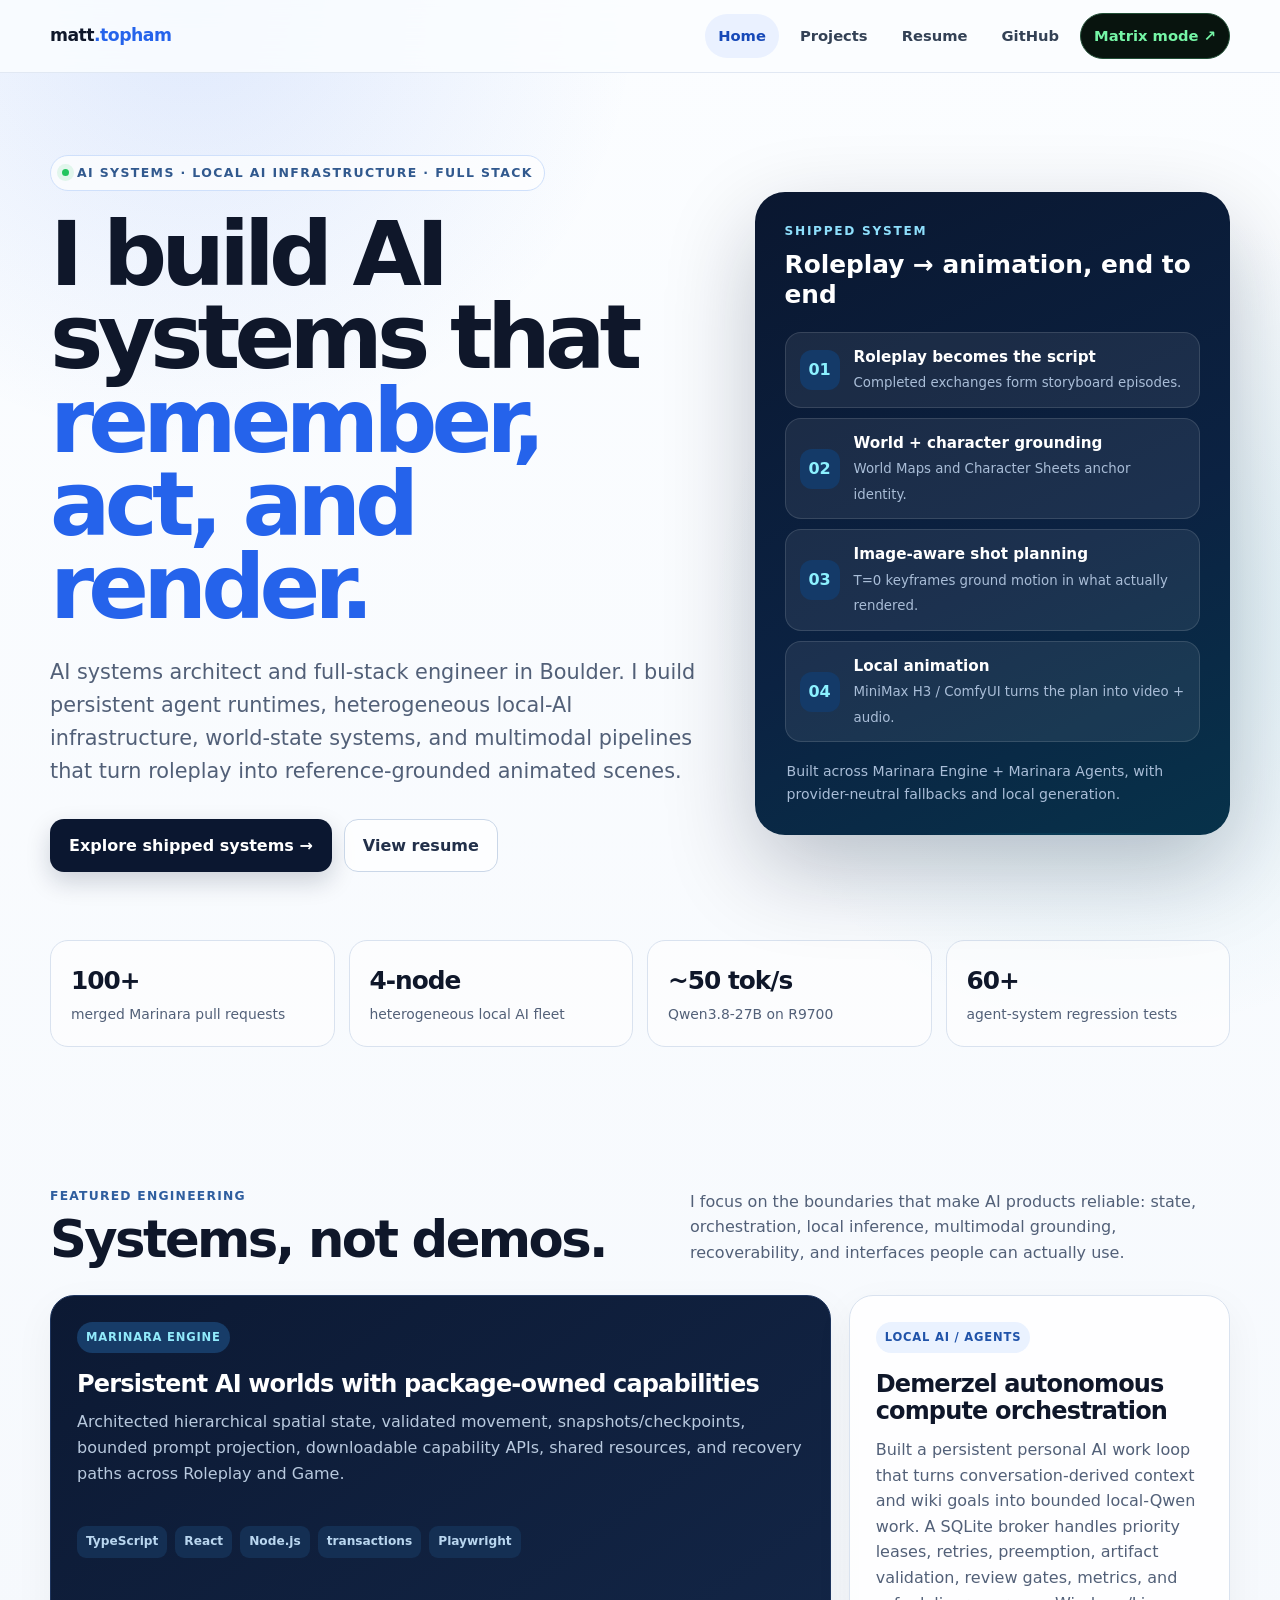
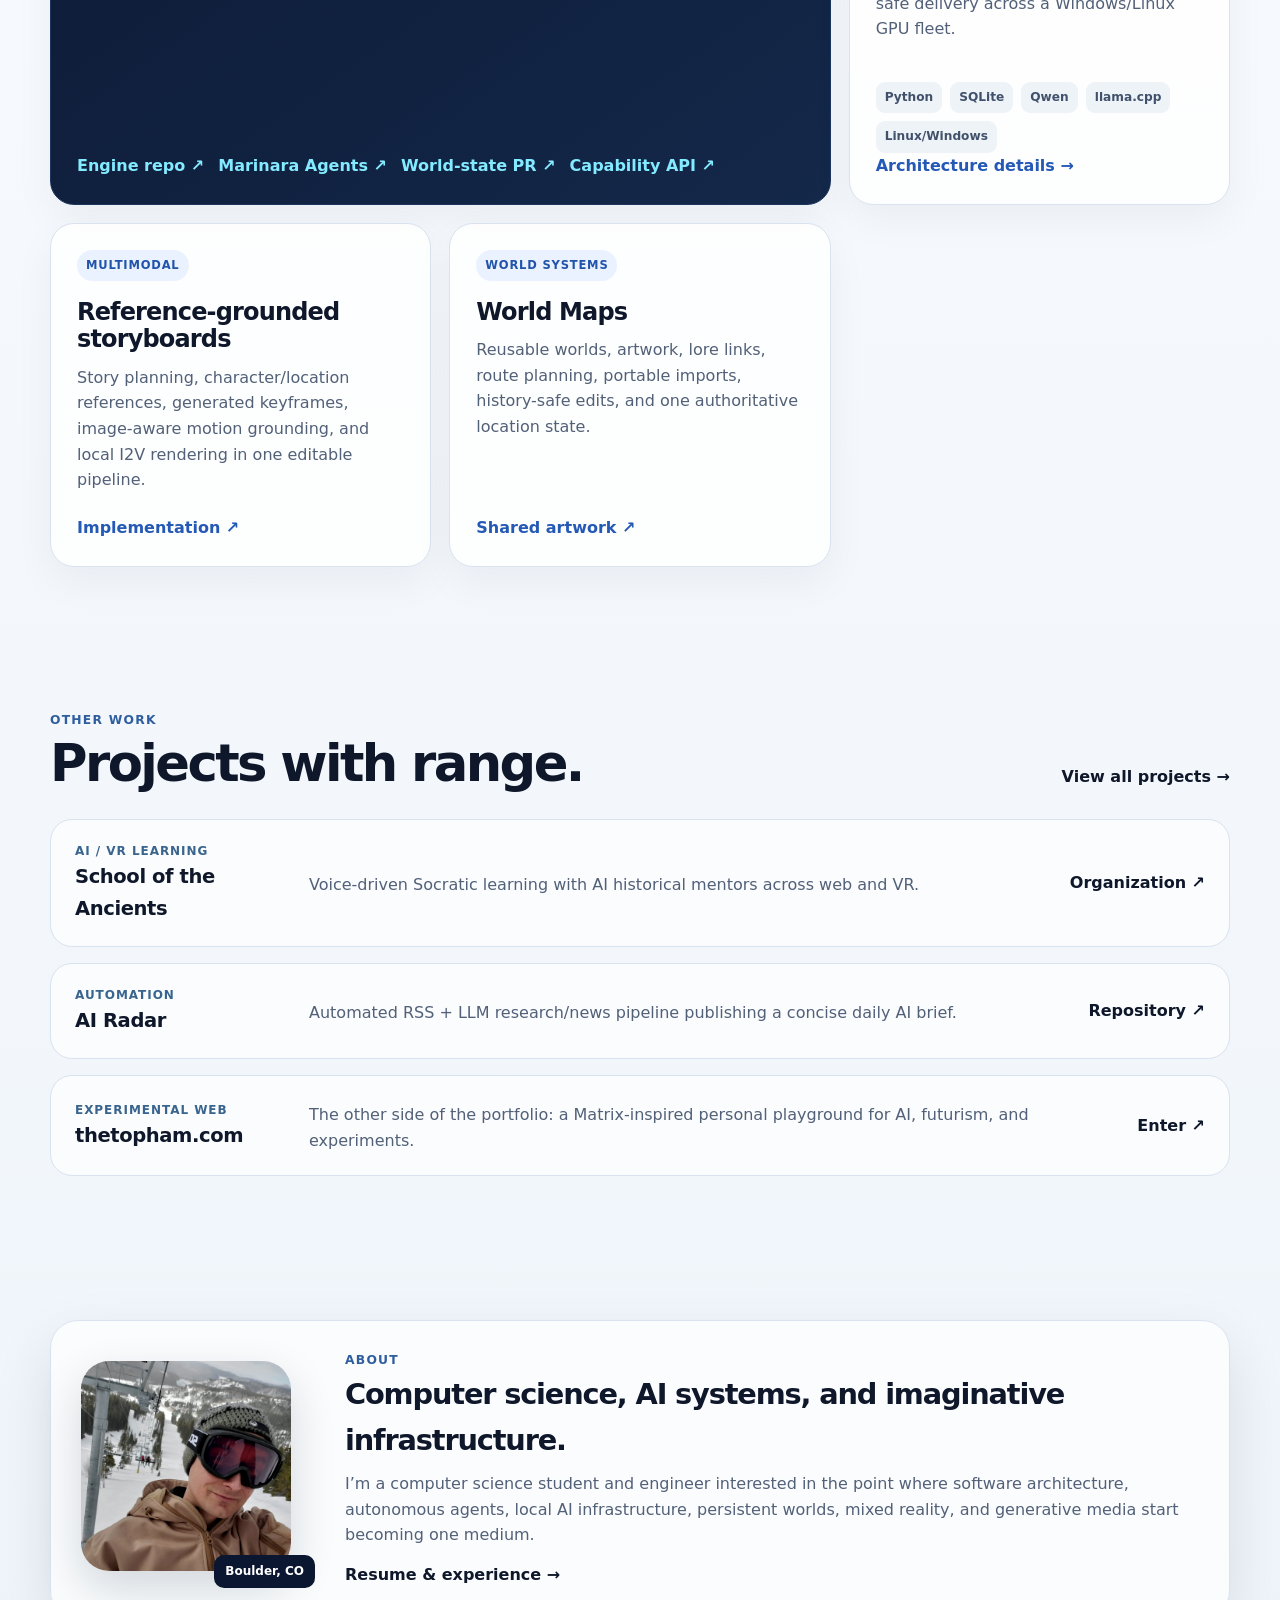
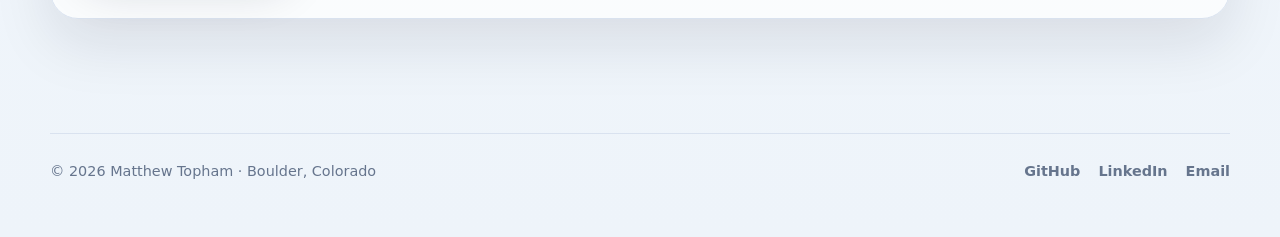
==== index.html @ 594c60e7 "Refresh portfolio with Demerzel local AI systems" ====
<!doctype html>
<html lang="en">
<head>
  <meta charset="utf-8">
  <meta name="viewport" content="width=device-width,initial-scale=1">
  <title>Matthew Topham · AI Systems Architect & Full-Stack Engineer</title>
  <meta name="description" content="Matthew Topham builds AI systems, local inference infrastructure, persistent world systems, and reference-grounded multimodal pipelines.">
  <link rel="stylesheet" href="/resources/css/style.css">
</head>
<body class="portfolio-site">
<header class="site-header"><div class="site-shell site-nav"><a class="brand" href="/">matt<span>.topham</span></a><nav class="nav-links" aria-label="Primary"><a aria-current="page" href="/">Home</a><a href="/views/projects.html">Projects</a><a href="/views/resume.html">Resume</a><a href="https://github.com/thetopham">GitHub</a><a class="matrix-link" href="https://thetopham.com/">Matrix mode ↗</a></nav></div></header>
<main>
<section class="hero"><div class="site-shell hero-grid"><div><span class="eyebrow">AI systems · local AI infrastructure · full stack</span><h1>I build AI systems that <em>remember, act, and render.</em></h1><p class="hero-copy">AI systems architect and full-stack engineer in Boulder. I build persistent agent runtimes, heterogeneous local-AI infrastructure, world-state systems, and multimodal pipelines that turn roleplay into reference-grounded animated scenes.</p><div class="cta-row"><a class="btn btn-primary" href="/views/projects.html">Explore shipped systems →</a><a class="btn btn-secondary" href="/views/resume.html">View resume</a></div></div><aside class="pipeline-card"><div class="pipeline-label">Shipped system</div><h2>Roleplay → animation, end to end</h2><div class="pipe"><div class="pipe-step"><span class="pipe-num">01</span><div><strong>Roleplay becomes the script</strong><small>Completed exchanges form storyboard episodes.</small></div></div><div class="pipe-step"><span class="pipe-num">02</span><div><strong>World + character grounding</strong><small>World Maps and Character Sheets anchor identity.</small></div></div><div class="pipe-step"><span class="pipe-num">03</span><div><strong>Image-aware shot planning</strong><small>T=0 keyframes ground motion in what actually rendered.</small></div></div><div class="pipe-step"><span class="pipe-num">04</span><div><strong>Local animation</strong><small>MiniMax H3 / ComfyUI turns the plan into video + audio.</small></div></div></div><p class="pipeline-note">Built across Marinara Engine + Marinara Agents, with provider-neutral fallbacks and local generation.</p></aside></div></section>
<section class="metrics"><div class="site-shell metric-grid"><div class="metric"><b>100+</b><span>merged Marinara pull requests</span></div><div class="metric"><b>4-node</b><span>heterogeneous local AI fleet</span></div><div class="metric"><b>~50 tok/s</b><span>Qwen3.8-27B on R9700</span></div><div class="metric"><b>60+</b><span>agent-system regression tests</span></div></div></section>
<section class="section"><div class="site-shell"><div class="section-head"><div><div class="section-kicker">Featured engineering</div><h2>Systems, not demos.</h2></div><p>I focus on the boundaries that make AI products reliable: state, orchestration, local inference, multimodal grounding, recoverability, and interfaces people can actually use.</p></div><div class="system-grid"><article class="system-card featured"><span class="card-tag">Marinara Engine</span><h3>Persistent AI worlds with package-owned capabilities</h3><p>Architected hierarchical spatial state, validated movement, snapshots/checkpoints, bounded prompt projection, downloadable capability APIs, shared resources, and recovery paths across Roleplay and Game.</p><div class="stack-strip"><span class="chip">TypeScript</span><span class="chip">React</span><span class="chip">Node.js</span><span class="chip">transactions</span><span class="chip">Playwright</span></div><div class="card-links"><a href="https://github.com/Pasta-Devs/Marinara-Engine">Engine repo ↗</a><a href="https://github.com/Pasta-Devs/Marinara-Agents">Marinara Agents ↗</a><a href="https://github.com/Pasta-Devs/Marinara-Engine/pull/3565">World-state PR ↗</a><a href="https://github.com/Pasta-Devs/Marinara-Engine/pull/3693">Capability API ↗</a></div></article><article class="system-card"><span class="card-tag">Local AI / agents</span><h3>Demerzel autonomous compute orchestration</h3><p>Built a persistent personal AI work loop that turns conversation-derived context and wiki goals into bounded local-Qwen work. A SQLite broker handles priority leases, retries, preemption, artifact validation, review gates, metrics, and safe delivery across a Windows/Linux GPU fleet.</p><div class="stack-strip"><span class="chip">Python</span><span class="chip">SQLite</span><span class="chip">Qwen</span><span class="chip">llama.cpp</span><span class="chip">Linux/Windows</span></div><div class="card-links"><a href="/views/projects.html">Architecture details →</a></div></article><article class="system-card"><span class="card-tag">Multimodal</span><h3>Reference-grounded storyboards</h3><p>Story planning, character/location references, generated keyframes, image-aware motion grounding, and local I2V rendering in one editable pipeline.</p><div class="card-links"><a href="https://github.com/Pasta-Devs/Marinara-Engine/pull/4840">Implementation ↗</a></div></article><article class="system-card"><span class="card-tag">World systems</span><h3>World Maps</h3><p>Reusable worlds, artwork, lore links, route planning, portable imports, history-safe edits, and one authoritative location state.</p><div class="card-links"><a href="https://github.com/Pasta-Devs/Marinara-Engine/pull/4279">Shared artwork ↗</a></div></article></div></div></section>
<section class="section"><div class="site-shell"><div class="section-head"><div><div class="section-kicker">Other work</div><h2>Projects with range.</h2></div><a class="text-link" href="/views/projects.html">View all projects →</a></div><div class="projects-list"><article class="project-row"><div><div class="project-type">AI / VR learning</div><h3>School of the Ancients</h3></div><p>Voice-driven Socratic learning with AI historical mentors across web and VR.</p><a class="project-link" href="https://github.com/School-of-the-Ancients">Organization ↗</a></article><article class="project-row"><div><div class="project-type">Automation</div><h3>AI Radar</h3></div><p>Automated RSS + LLM research/news pipeline publishing a concise daily AI brief.</p><a class="project-link" href="https://github.com/thetopham/ai-radar">Repository ↗</a></article><article class="project-row"><div><div class="project-type">Experimental web</div><h3>thetopham.com</h3></div><p>The other side of the portfolio: a Matrix-inspired personal playground for AI, futurism, and experiments.</p><a class="project-link" href="https://thetopham.com/">Enter ↗</a></article></div></div></section>
<section class="section"><div class="site-shell"><div class="about-panel"><div class="portrait-wrap"><img class="portrait" src="/resources/img/img1.jpg" alt="Matthew Topham"></div><div><div class="section-kicker">About</div><h3>Computer science, AI systems, and imaginative infrastructure.</h3><p>I’m a computer science student and engineer interested in the point where software architecture, autonomous agents, local AI infrastructure, persistent worlds, mixed reality, and generative media start becoming one medium.</p><a class="text-link" href="/views/resume.html">Resume & experience →</a></div></div></div></section>
</main>
<footer class="footer"><div class="site-shell footer-inner"><span>© 2026 Matthew Topham · Boulder, Colorado</span><div class="footer-links"><a href="https://github.com/thetopham">GitHub</a><a href="https://www.linkedin.com/in/mrtopham">LinkedIn</a><a href="mailto:thetopham@gmail.com">Email</a></div></div></footer>
</body></html>
---- resources/css/style.css ----
:root {
  --ink: #0f172a;
  --muted: #526078;
  --line: #d9e2ef;
  --paper: #f7f9fc;
  --card: rgba(255,255,255,.86);
  --navy: #0b1730;
  --blue: #2563eb;
  --cyan: #0891b2;
  --lime: #67e8f9;
  --shadow: 0 24px 60px rgba(15, 23, 42, .10);
}
*{box-sizing:border-box}
.portfolio-site{margin:0;min-height:100vh;color:var(--ink);background:
 radial-gradient(circle at 15% 0%, rgba(37,99,235,.13), transparent 28rem),
 radial-gradient(circle at 88% 18%, rgba(8,145,178,.12), transparent 26rem),
 linear-gradient(180deg,#fbfdff 0%,#f6f9fd 48%,#eef4fa 100%);font-family:Inter,ui-sans-serif,system-ui,-apple-system,BlinkMacSystemFont,"Segoe UI",sans-serif;line-height:1.6}
.portfolio-site a{color:inherit}.site-shell{width:min(1180px,calc(100% - 36px));margin:auto}.site-header{position:sticky;top:0;z-index:20;border-bottom:1px solid rgba(217,226,239,.75);background:rgba(251,253,255,.84);backdrop-filter:blur(16px)}
.site-nav{min-height:72px;display:flex;align-items:center;justify-content:space-between;gap:22px}.brand{text-decoration:none;font-weight:850;letter-spacing:-.03em;font-size:1.08rem}.brand span{color:var(--blue)}
.nav-links{display:flex;align-items:center;gap:8px;flex-wrap:wrap}.nav-links a{text-decoration:none;padding:10px 13px;border-radius:999px;color:#334155;font-weight:700;font-size:.92rem}.nav-links a:hover,.nav-links a[aria-current="page"]{background:#eaf1ff;color:#1749b8}.nav-links .matrix-link{background:#08140e;color:#75f6a6;border:1px solid #214f36}.nav-links .matrix-link:hover{background:#0b1d13;color:#9cffbd}
.hero{padding:82px 0 50px}.hero-grid{display:grid;grid-template-columns:minmax(0,1.16fr) minmax(340px,.84fr);gap:48px;align-items:center}.eyebrow{display:inline-flex;align-items:center;gap:8px;border:1px solid #cfe0fb;background:rgba(255,255,255,.7);padding:7px 11px;border-radius:999px;color:#31598e;font-weight:800;font-size:.78rem;letter-spacing:.11em;text-transform:uppercase}.eyebrow::before{content:"";width:7px;height:7px;background:#22c55e;border-radius:50%;box-shadow:0 0 0 5px rgba(34,197,94,.11)}
.hero h1{font-size:clamp(3rem,7vw,6.6rem);line-height:.93;letter-spacing:-.065em;margin:22px 0 26px;max-width:880px}.hero h1 em{font-style:normal;color:var(--blue)}.hero-copy{font-size:clamp(1.08rem,2vw,1.3rem);color:var(--muted);max-width:760px}.cta-row{display:flex;flex-wrap:wrap;gap:12px;margin-top:30px}.btn{display:inline-flex;align-items:center;justify-content:center;gap:9px;text-decoration:none;border-radius:14px;padding:13px 18px;font-weight:800;border:1px solid transparent}.portfolio-site .btn-primary{background:var(--navy);color:white;box-shadow:0 10px 24px rgba(11,23,48,.18)}.portfolio-site .btn-primary:hover{transform:translateY(-1px);background:#15284d}.portfolio-site .btn-secondary{border-color:#cad7e8;background:rgba(255,255,255,.76);color:#22304a}.portfolio-site .btn-secondary:hover{border-color:#a9bdd9;background:white}
.pipeline-card{position:relative;background:linear-gradient(155deg,#0a1730,#0b2242 58%,#07324a);color:white;padding:30px;border-radius:30px;box-shadow:0 34px 90px rgba(5,18,40,.24);overflow:hidden}.pipeline-card::after{content:"";position:absolute;inset:auto -18% -40% 12%;height:260px;background:radial-gradient(circle,rgba(34,211,238,.23),transparent 67%)}.pipeline-label{font-size:.76rem;text-transform:uppercase;letter-spacing:.14em;color:#8edffc;font-weight:850}.pipeline-card h2{font-size:1.55rem;line-height:1.2;margin:9px 0 22px}.pipe{position:relative;z-index:2;display:grid;gap:10px}.pipe-step{display:grid;grid-template-columns:42px 1fr;gap:12px;align-items:center;background:rgba(255,255,255,.07);border:1px solid rgba(255,255,255,.12);border-radius:16px;padding:12px 14px}.pipe-step strong{display:block;font-size:.95rem}.pipe-step small{color:#a9bdd7}.pipe-num{width:40px;height:40px;border-radius:12px;display:grid;place-items:center;background:#143a68;color:#8cf1ff;font-weight:900}.pipeline-note{position:relative;z-index:2;margin:18px 2px 0;color:#a9bdd7;font-size:.88rem}
.metrics{padding:18px 0 68px}.metric-grid{display:grid;grid-template-columns:repeat(4,1fr);gap:14px}.metric{padding:20px;border:1px solid var(--line);border-radius:18px;background:rgba(255,255,255,.58)}.metric b{font-size:1.55rem;display:block;letter-spacing:-.04em}.metric span{font-size:.87rem;color:var(--muted)}
.section{padding:72px 0}.section-head{display:flex;justify-content:space-between;align-items:end;gap:24px;margin-bottom:30px}.section-kicker{color:#2f5e9f;font-weight:850;letter-spacing:.1em;text-transform:uppercase;font-size:.77rem}.section h2{font-size:clamp(2rem,4vw,3.5rem);line-height:1;letter-spacing:-.05em;margin:7px 0 0}.section-head p{max-width:540px;color:var(--muted);margin:0}.system-grid{display:grid;grid-template-columns:repeat(3,1fr);gap:18px}.system-card{min-height:300px;padding:26px;border-radius:24px;border:1px solid var(--line);background:var(--card);box-shadow:0 14px 40px rgba(15,23,42,.05);display:flex;flex-direction:column}.system-card.featured{grid-column:span 2;background:linear-gradient(145deg,#0c1933,#14284a);color:white;border-color:#1e355e}.card-tag{display:inline-flex;align-self:flex-start;padding:6px 9px;border-radius:999px;background:#eaf2ff;color:#2053a9;font-weight:850;font-size:.72rem;text-transform:uppercase;letter-spacing:.07em}.featured .card-tag{background:#173c68;color:#91eafb}.system-card h3{font-size:1.5rem;line-height:1.15;letter-spacing:-.035em;margin:18px 0 11px}.system-card p{color:var(--muted);margin:0 0 22px}.featured p{color:#b8c9de}.card-links{margin-top:auto;display:flex;gap:14px;flex-wrap:wrap}.card-links a{font-weight:800;color:#2459b6;text-decoration:none}.featured .card-links a{color:#83eaff}.card-links a:hover{text-decoration:underline}
.stack-strip{display:flex;gap:8px;flex-wrap:wrap;margin-top:18px}.chip{padding:6px 9px;border-radius:9px;background:#eef3f8;color:#41516b;font-weight:700;font-size:.76rem}.featured .chip{background:#142f53;color:#b9d6ef}
.projects-list{display:grid;gap:16px}.project-row{display:grid;grid-template-columns:210px 1fr auto;gap:24px;align-items:center;border:1px solid var(--line);background:rgba(255,255,255,.67);border-radius:22px;padding:22px 24px}.project-row h3{margin:0;font-size:1.22rem;letter-spacing:-.02em}.project-row p{margin:4px 0 0;color:var(--muted)}.project-type{color:#39648e;font-weight:850;font-size:.75rem;text-transform:uppercase;letter-spacing:.08em}.project-link{text-decoration:none;font-weight:850;color:#2053a9;white-space:nowrap}.project-link:hover{text-decoration:underline}
.about-panel{display:grid;grid-template-columns:230px 1fr;gap:34px;align-items:center;padding:30px;border:1px solid var(--line);background:rgba(255,255,255,.72);border-radius:28px;box-shadow:var(--shadow)}.portrait-wrap{position:relative}.portrait{width:210px;height:210px;border-radius:28px;object-fit:cover;filter:saturate(.9) contrast(1.03);box-shadow:0 18px 45px rgba(15,23,42,.16)}.portrait-wrap::after{content:"Boulder, CO";position:absolute;bottom:-10px;right:-4px;background:var(--navy);color:#fff;padding:7px 11px;border-radius:10px;font-size:.75rem;font-weight:850}.about-panel h3{font-size:1.8rem;margin:0 0 8px;letter-spacing:-.04em}.about-panel p{color:var(--muted);margin:0 0 14px}.text-link{font-weight:800;text-decoration:none;color:#2459b6}.text-link:hover{text-decoration:underline}
.page-hero{padding:70px 0 34px}.page-hero h1{font-size:clamp(3rem,7vw,5.5rem);letter-spacing:-.065em;line-height:.95;margin:10px 0 20px}.page-hero p{max-width:760px;color:var(--muted);font-size:1.15rem}.detail-grid{display:grid;grid-template-columns:repeat(2,1fr);gap:18px}.detail-card{padding:26px;border:1px solid var(--line);border-radius:24px;background:rgba(255,255,255,.75)}.detail-card h2{font-size:1.55rem;margin:8px 0 10px;letter-spacing:-.04em}.detail-card p{color:var(--muted)}.proof-list{padding-left:18px;color:#43516a}.proof-list li{margin:8px 0}.detail-card .card-links{margin-top:20px}.hobby-grid{display:grid;grid-template-columns:repeat(3,1fr);gap:18px}.hobby-card{padding:26px;border-radius:24px;border:1px solid var(--line);background:rgba(255,255,255,.7)}.hobby-icon{font-size:2rem}.hobby-card h2{margin:14px 0 8px}.hobby-card p{color:var(--muted)}
.footer{padding:42px 0 54px}.footer-inner{border-top:1px solid var(--line);padding-top:26px;display:flex;justify-content:space-between;gap:20px;color:#66758d;font-size:.9rem}.footer-links{display:flex;gap:18px}.footer-links a{text-decoration:none;font-weight:750}.footer-links a:hover{color:var(--blue)}
@media (max-width:900px){.hero-grid{grid-template-columns:1fr}.pipeline-card{max-width:650px}.metric-grid{grid-template-columns:repeat(2,1fr)}.system-grid{grid-template-columns:1fr}.system-card.featured{grid-column:auto}.detail-grid{grid-template-columns:1fr}.project-row{grid-template-columns:1fr}.project-link{justify-self:start}.hobby-grid{grid-template-columns:1fr}.about-panel{grid-template-columns:1fr}.portrait{width:180px;height:180px}}
@media (max-width:640px){.site-shell{width:min(100% - 24px,1180px)}.site-nav{min-height:auto;padding:10px 0;flex-wrap:wrap;gap:8px}.brand{width:100%}.nav-links{width:100%;display:flex;gap:6px;flex-wrap:wrap}.nav-links a{display:block;flex:1 1 auto;min-width:max-content;text-align:center;padding:8px 10px;font-size:.82rem}.hero{padding:54px 0 34px}.hero h1{font-size:clamp(3rem,16vw,4.5rem)}.metric-grid{grid-template-columns:1fr 1fr}.section{padding:54px 0}.section-head{align-items:start;flex-direction:column}.project-row{padding:20px}.footer-inner{flex-direction:column}.about-panel{padding:22px}.pipeline-card{padding:22px;border-radius:24px}}
@media (prefers-reduced-motion: reduce){*{scroll-behavior:auto!important;transition:none!important}}
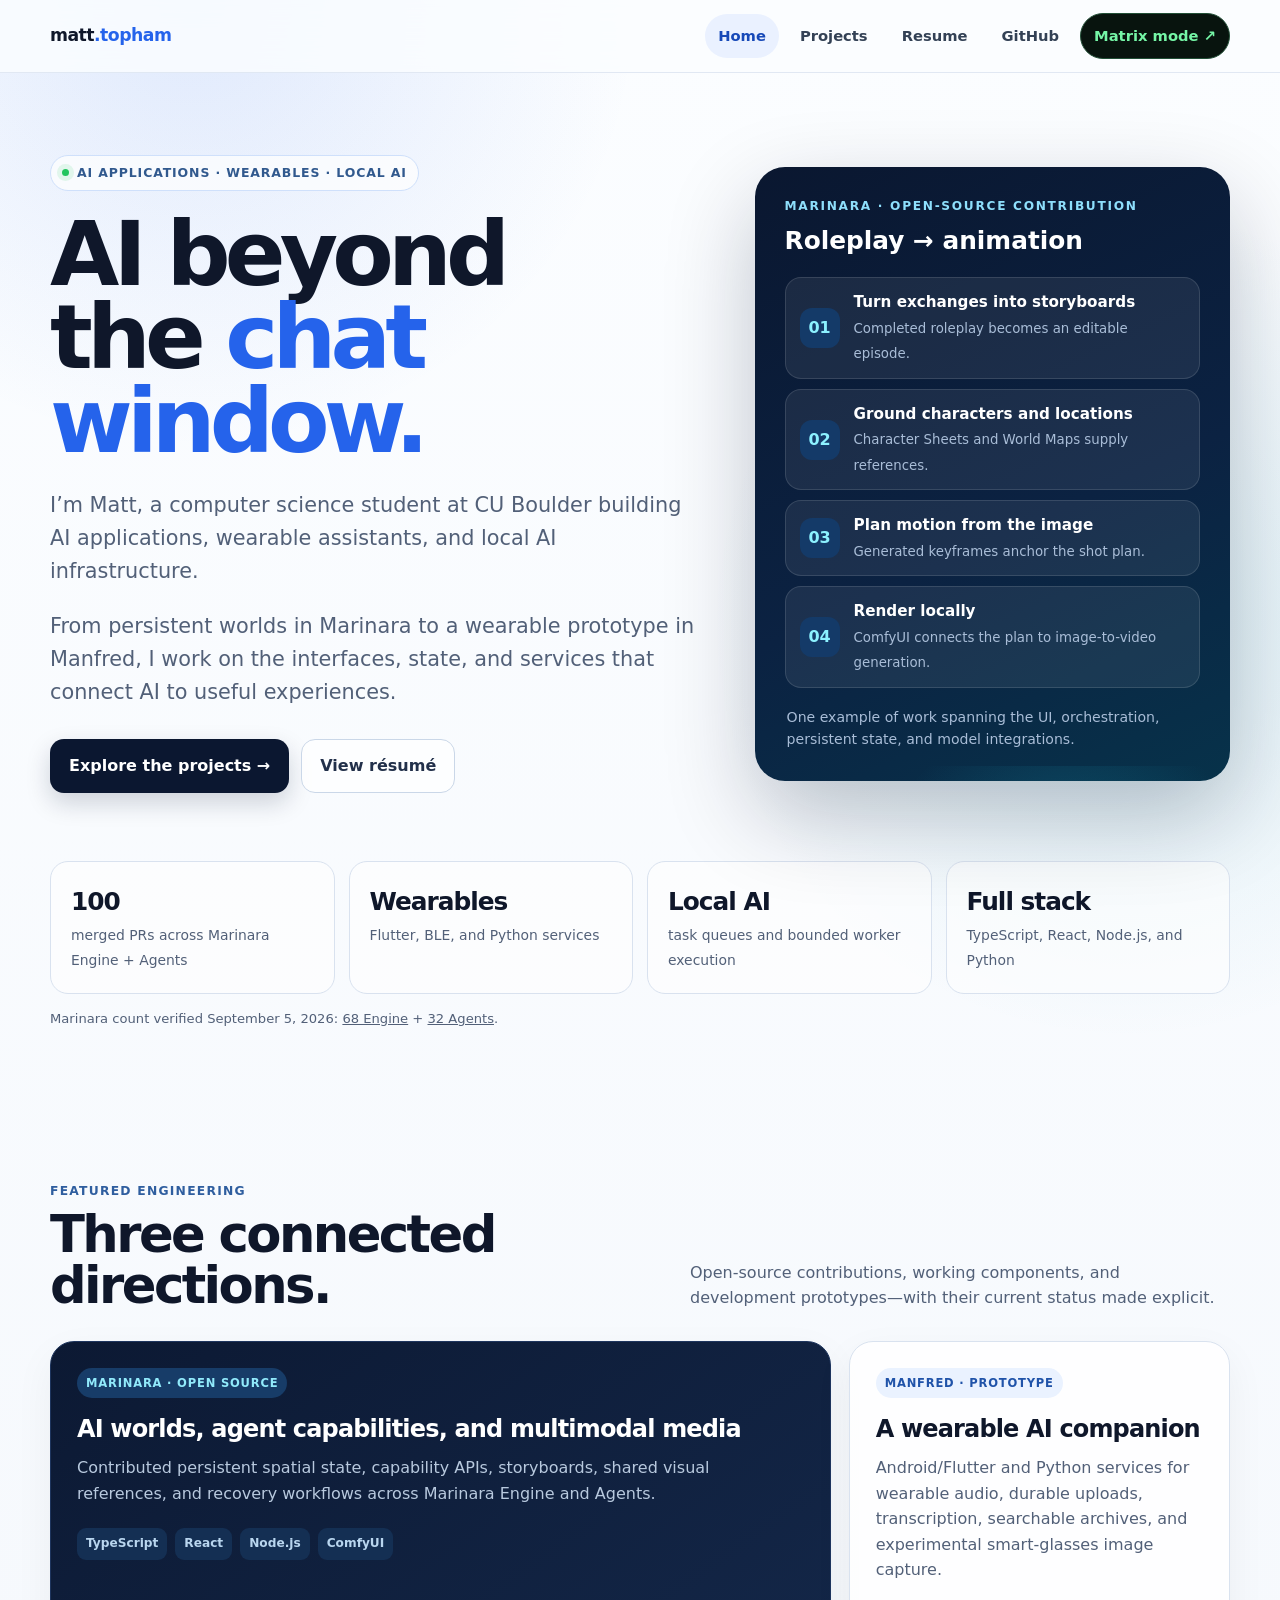
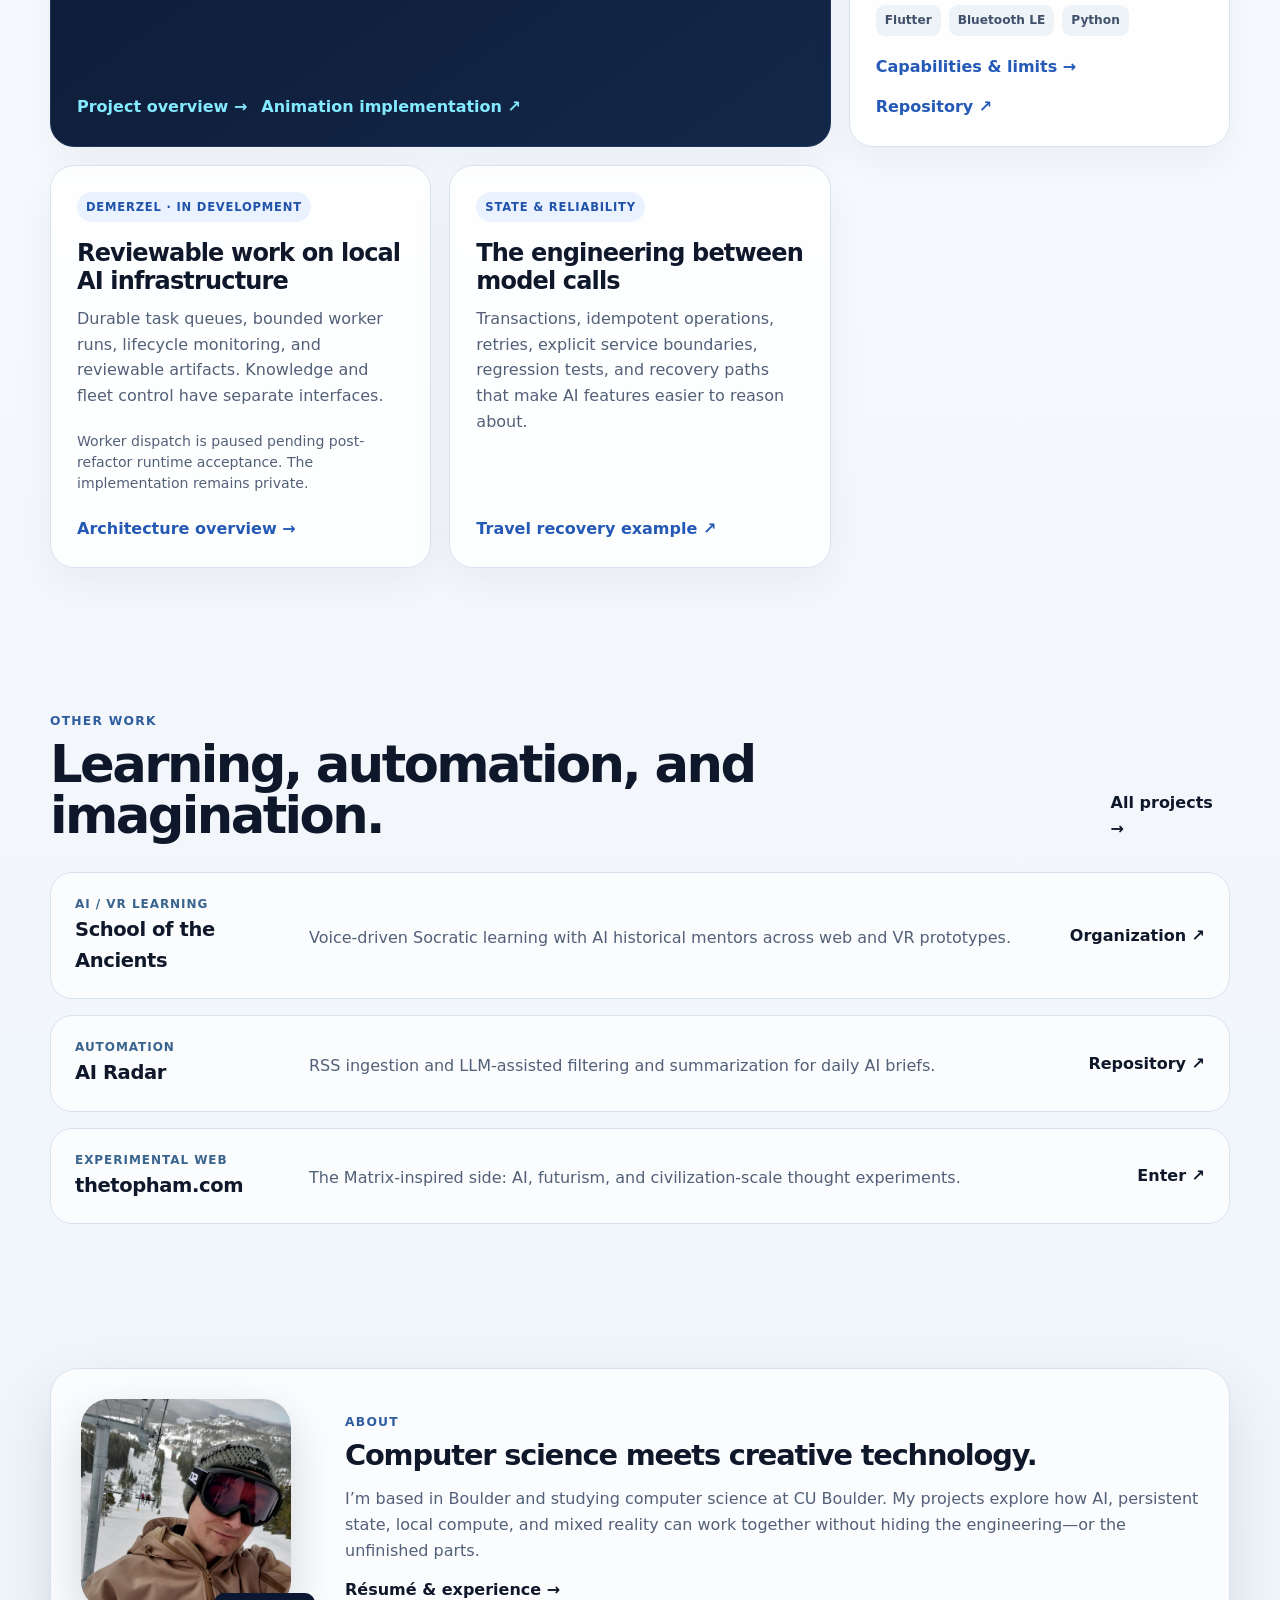
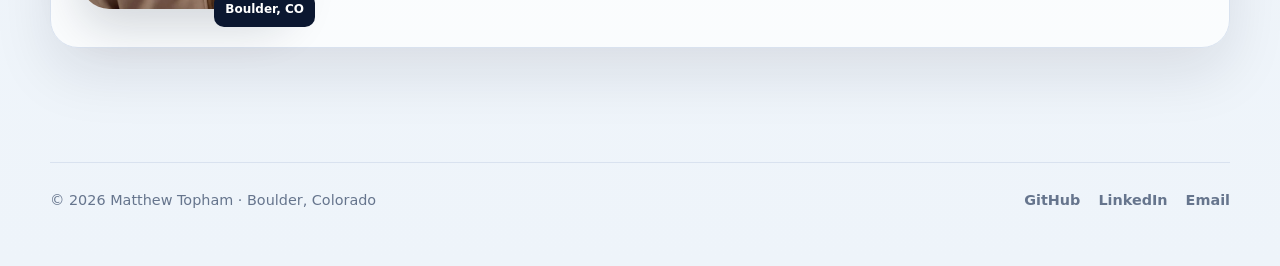
==== commit 8cd5b906: "Refresh portfolio and one-page résumé with Manfred, Demerzel, and verified Marinara work" ====
--- a/index.html
+++ b/index.html
@@ -3,18 +3,35 @@
 <head>
   <meta charset="utf-8">
   <meta name="viewport" content="width=device-width,initial-scale=1">
-  <title>Matthew Topham · AI Systems Architect & Full-Stack Engineer</title>
-  <meta name="description" content="Matthew Topham builds AI systems, local inference infrastructure, persistent world systems, and reference-grounded multimodal pipelines.">
+  <title>Matthew Topham · AI Systems &amp; Full-Stack Developer</title>
+  <meta name="description" content="CU Boulder CS student building AI applications, wearable assistants, and local AI infrastructure. Explore Marinara, Manfred, and Demerzel.">
+  <link rel="canonical" href="https://thetopham.github.io/">
+  <meta property="og:title" content="Matthew Topham · AI Systems &amp; Full-Stack Developer">
+  <meta property="og:description" content="CU Boulder CS student building AI applications, wearable assistants, and local AI infrastructure. Explore Marinara, Manfred, and Demerzel.">
+  <meta property="og:type" content="website">
+  <meta property="og:url" content="https://thetopham.github.io/">
   <link rel="stylesheet" href="/resources/css/style.css">
+  <link rel="stylesheet" href="/resources/css/refresh.css">
+  
 </head>
 <body class="portfolio-site">
+<a class="skip-link" href="#main">Skip to content</a>
 <header class="site-header"><div class="site-shell site-nav"><a class="brand" href="/">matt<span>.topham</span></a><nav class="nav-links" aria-label="Primary"><a aria-current="page" href="/">Home</a><a href="/views/projects.html">Projects</a><a href="/views/resume.html">Resume</a><a href="https://github.com/thetopham">GitHub</a><a class="matrix-link" href="https://thetopham.com/">Matrix mode ↗</a></nav></div></header>
-<main>
-<section class="hero"><div class="site-shell hero-grid"><div><span class="eyebrow">AI systems · local AI infrastructure · full stack</span><h1>I build AI systems that <em>remember, act, and render.</em></h1><p class="hero-copy">AI systems architect and full-stack engineer in Boulder. I build persistent agent runtimes, heterogeneous local-AI infrastructure, world-state systems, and multimodal pipelines that turn roleplay into reference-grounded animated scenes.</p><div class="cta-row"><a class="btn btn-primary" href="/views/projects.html">Explore shipped systems →</a><a class="btn btn-secondary" href="/views/resume.html">View resume</a></div></div><aside class="pipeline-card"><div class="pipeline-label">Shipped system</div><h2>Roleplay → animation, end to end</h2><div class="pipe"><div class="pipe-step"><span class="pipe-num">01</span><div><strong>Roleplay becomes the script</strong><small>Completed exchanges form storyboard episodes.</small></div></div><div class="pipe-step"><span class="pipe-num">02</span><div><strong>World + character grounding</strong><small>World Maps and Character Sheets anchor identity.</small></div></div><div class="pipe-step"><span class="pipe-num">03</span><div><strong>Image-aware shot planning</strong><small>T=0 keyframes ground motion in what actually rendered.</small></div></div><div class="pipe-step"><span class="pipe-num">04</span><div><strong>Local animation</strong><small>MiniMax H3 / ComfyUI turns the plan into video + audio.</small></div></div></div><p class="pipeline-note">Built across Marinara Engine + Marinara Agents, with provider-neutral fallbacks and local generation.</p></aside></div></section>
-<section class="metrics"><div class="site-shell metric-grid"><div class="metric"><b>100+</b><span>merged Marinara pull requests</span></div><div class="metric"><b>4-node</b><span>heterogeneous local AI fleet</span></div><div class="metric"><b>~50 tok/s</b><span>Qwen3.8-27B on R9700</span></div><div class="metric"><b>60+</b><span>agent-system regression tests</span></div></div></section>
-<section class="section"><div class="site-shell"><div class="section-head"><div><div class="section-kicker">Featured engineering</div><h2>Systems, not demos.</h2></div><p>I focus on the boundaries that make AI products reliable: state, orchestration, local inference, multimodal grounding, recoverability, and interfaces people can actually use.</p></div><div class="system-grid"><article class="system-card featured"><span class="card-tag">Marinara Engine</span><h3>Persistent AI worlds with package-owned capabilities</h3><p>Architected hierarchical spatial state, validated movement, snapshots/checkpoints, bounded prompt projection, downloadable capability APIs, shared resources, and recovery paths across Roleplay and Game.</p><div class="stack-strip"><span class="chip">TypeScript</span><span class="chip">React</span><span class="chip">Node.js</span><span class="chip">transactions</span><span class="chip">Playwright</span></div><div class="card-links"><a href="https://github.com/Pasta-Devs/Marinara-Engine">Engine repo ↗</a><a href="https://github.com/Pasta-Devs/Marinara-Agents">Marinara Agents ↗</a><a href="https://github.com/Pasta-Devs/Marinara-Engine/pull/3565">World-state PR ↗</a><a href="https://github.com/Pasta-Devs/Marinara-Engine/pull/3693">Capability API ↗</a></div></article><article class="system-card"><span class="card-tag">Local AI / agents</span><h3>Demerzel autonomous compute orchestration</h3><p>Built a persistent personal AI work loop that turns conversation-derived context and wiki goals into bounded local-Qwen work. A SQLite broker handles priority leases, retries, preemption, artifact validation, review gates, metrics, and safe delivery across a Windows/Linux GPU fleet.</p><div class="stack-strip"><span class="chip">Python</span><span class="chip">SQLite</span><span class="chip">Qwen</span><span class="chip">llama.cpp</span><span class="chip">Linux/Windows</span></div><div class="card-links"><a href="/views/projects.html">Architecture details →</a></div></article><article class="system-card"><span class="card-tag">Multimodal</span><h3>Reference-grounded storyboards</h3><p>Story planning, character/location references, generated keyframes, image-aware motion grounding, and local I2V rendering in one editable pipeline.</p><div class="card-links"><a href="https://github.com/Pasta-Devs/Marinara-Engine/pull/4840">Implementation ↗</a></div></article><article class="system-card"><span class="card-tag">World systems</span><h3>World Maps</h3><p>Reusable worlds, artwork, lore links, route planning, portable imports, history-safe edits, and one authoritative location state.</p><div class="card-links"><a href="https://github.com/Pasta-Devs/Marinara-Engine/pull/4279">Shared artwork ↗</a></div></article></div></div></section>
-<section class="section"><div class="site-shell"><div class="section-head"><div><div class="section-kicker">Other work</div><h2>Projects with range.</h2></div><a class="text-link" href="/views/projects.html">View all projects →</a></div><div class="projects-list"><article class="project-row"><div><div class="project-type">AI / VR learning</div><h3>School of the Ancients</h3></div><p>Voice-driven Socratic learning with AI historical mentors across web and VR.</p><a class="project-link" href="https://github.com/School-of-the-Ancients">Organization ↗</a></article><article class="project-row"><div><div class="project-type">Automation</div><h3>AI Radar</h3></div><p>Automated RSS + LLM research/news pipeline publishing a concise daily AI brief.</p><a class="project-link" href="https://github.com/thetopham/ai-radar">Repository ↗</a></article><article class="project-row"><div><div class="project-type">Experimental web</div><h3>thetopham.com</h3></div><p>The other side of the portfolio: a Matrix-inspired personal playground for AI, futurism, and experiments.</p><a class="project-link" href="https://thetopham.com/">Enter ↗</a></article></div></div></section>
-<section class="section"><div class="site-shell"><div class="about-panel"><div class="portrait-wrap"><img class="portrait" src="/resources/img/img1.jpg" alt="Matthew Topham"></div><div><div class="section-kicker">About</div><h3>Computer science, AI systems, and imaginative infrastructure.</h3><p>I’m a computer science student and engineer interested in the point where software architecture, autonomous agents, local AI infrastructure, persistent worlds, mixed reality, and generative media start becoming one medium.</p><a class="text-link" href="/views/resume.html">Resume & experience →</a></div></div></div></section>
+<main id="main">
+<section class="hero"><div class="site-shell hero-grid">
+  <div><span class="eyebrow">AI applications · wearables · local AI</span><h1>AI beyond<br>the <em>chat window.</em></h1><p class="hero-copy">I’m Matt, a computer science student at CU Boulder building AI applications, wearable assistants, and local AI infrastructure.</p><p class="hero-copy">From persistent worlds in Marinara to a wearable prototype in Manfred, I work on the interfaces, state, and services that connect AI to useful experiences.</p><div class="cta-row"><a class="btn btn-primary" href="/views/projects.html">Explore the projects →</a><a class="btn btn-secondary" href="/views/resume.html">View résumé</a></div></div>
+  <aside class="pipeline-card" aria-label="Featured Marinara contribution"><div class="pipeline-label">Marinara · Open-source contribution</div><h2>Roleplay → animation</h2><div class="pipe"><div class="pipe-step"><span class="pipe-num">01</span><div><strong>Turn exchanges into storyboards</strong><small>Completed roleplay becomes an editable episode.</small></div></div><div class="pipe-step"><span class="pipe-num">02</span><div><strong>Ground characters and locations</strong><small>Character Sheets and World Maps supply references.</small></div></div><div class="pipe-step"><span class="pipe-num">03</span><div><strong>Plan motion from the image</strong><small>Generated keyframes anchor the shot plan.</small></div></div><div class="pipe-step"><span class="pipe-num">04</span><div><strong>Render locally</strong><small>ComfyUI connects the plan to image-to-video generation.</small></div></div></div><p class="pipeline-note">One example of work spanning the UI, orchestration, persistent state, and model integrations.</p></aside>
+</div></section>
+<section class="metrics" aria-label="Engineering highlights"><div class="site-shell"><div class="metric-grid"><div class="metric"><b>100</b><span>merged PRs across Marinara Engine + Agents</span></div><div class="metric"><b>Wearables</b><span>Flutter, BLE, and Python services</span></div><div class="metric"><b>Local AI</b><span>task queues and bounded worker execution</span></div><div class="metric"><b>Full stack</b><span>TypeScript, React, Node.js, and Python</span></div></div><p class="proof-note">Marinara count verified September 5, 2026: <a href="https://github.com/Pasta-Devs/Marinara-Engine/pulls?q=is%3Apr+is%3Amerged+author%3Athetopham">68 Engine</a> + <a href="https://github.com/Pasta-Devs/Marinara-Agents/pulls?q=is%3Apr+is%3Amerged+author%3Athetopham">32 Agents</a>.</p></div></section>
+<section class="section"><div class="site-shell"><div class="section-head"><div><div class="section-kicker">Featured engineering</div><h2>Three connected directions.</h2></div><p>Open-source contributions, working components, and development prototypes—with their current status made explicit.</p></div><div class="system-grid">
+<article class="system-card featured"><span class="card-tag">Marinara · Open source</span><h3>AI worlds, agent capabilities, and multimodal media</h3><p>Contributed persistent spatial state, capability APIs, storyboards, shared visual references, and recovery workflows across Marinara Engine and Agents.</p><div class="stack-strip"><span class="chip">TypeScript</span><span class="chip">React</span><span class="chip">Node.js</span><span class="chip">ComfyUI</span></div><div class="card-links"><a href="/views/projects.html#marinara">Project overview →</a><a href="https://github.com/Pasta-Devs/Marinara-Engine/pull/4840">Animation implementation ↗</a></div></article>
+<article class="system-card"><span class="card-tag">Manfred · Prototype</span><h3>A wearable AI companion</h3><p>Android/Flutter and Python services for wearable audio, durable uploads, transcription, searchable archives, and experimental smart-glasses image capture.</p><div class="stack-strip"><span class="chip">Flutter</span><span class="chip">Bluetooth LE</span><span class="chip">Python</span></div><div class="card-links"><a href="/views/projects.html#manfred">Capabilities &amp; limits →</a><a href="https://github.com/thetopham/manfred">Repository ↗</a></div></article>
+<article class="system-card"><span class="card-tag">Demerzel · In development</span><h3>Reviewable work on local AI infrastructure</h3><p>Durable task queues, bounded worker runs, lifecycle monitoring, and reviewable artifacts. Knowledge and fleet control have separate interfaces.</p><p class="status-note">Worker dispatch is paused pending post-refactor runtime acceptance. The implementation remains private.</p><div class="card-links"><a href="/views/projects.html#demerzel">Architecture overview →</a></div></article>
+<article class="system-card"><span class="card-tag">State &amp; reliability</span><h3>The engineering between model calls</h3><p>Transactions, idempotent operations, retries, explicit service boundaries, regression tests, and recovery paths that make AI features easier to reason about.</p><div class="card-links"><a href="https://github.com/Pasta-Devs/Marinara-Engine/pull/4623">Travel recovery example ↗</a></div></article>
+</div></div></section>
+<section class="section"><div class="site-shell"><div class="section-head"><div><div class="section-kicker">Other work</div><h2>Learning, automation, and imagination.</h2></div><a class="text-link" href="/views/projects.html">All projects →</a></div><div class="projects-list"><article class="project-row"><div><div class="project-type">AI / VR learning</div><h3>School of the Ancients</h3></div><p>Voice-driven Socratic learning with AI historical mentors across web and VR prototypes.</p><a class="project-link" href="https://github.com/School-of-the-Ancients">Organization ↗</a></article><article class="project-row"><div><div class="project-type">Automation</div><h3>AI Radar</h3></div><p>RSS ingestion and LLM-assisted filtering and summarization for daily AI briefs.</p><a class="project-link" href="https://github.com/thetopham/ai-radar">Repository ↗</a></article><article class="project-row"><div><div class="project-type">Experimental web</div><h3>thetopham.com</h3></div><p>The Matrix-inspired side: AI, futurism, and civilization-scale thought experiments.</p><a class="project-link" href="https://thetopham.com/">Enter ↗</a></article></div></div></section>
+<section class="section"><div class="site-shell"><div class="about-panel"><div class="portrait-wrap"><img class="portrait" src="/resources/img/img1.jpg" width="210" height="210" loading="lazy" alt="Matthew Topham"></div><div><div class="section-kicker">About</div><h3>Computer science meets creative technology.</h3><p>I’m based in Boulder and studying computer science at CU Boulder. My projects explore how AI, persistent state, local compute, and mixed reality can work together without hiding the engineering—or the unfinished parts.</p><a class="text-link" href="/views/resume.html">Résumé &amp; experience →</a></div></div></div></section>
 </main>
 <footer class="footer"><div class="site-shell footer-inner"><span>© 2026 Matthew Topham · Boulder, Colorado</span><div class="footer-links"><a href="https://github.com/thetopham">GitHub</a><a href="https://www.linkedin.com/in/mrtopham">LinkedIn</a><a href="mailto:thetopham@gmail.com">Email</a></div></div></footer>
-</body></html>
+</body>
+</html>
--- a/resources/css/refresh.css
+++ b/resources/css/refresh.css
@@ -0,0 +1,14 @@
+/* Shared additions for the September 2026 portfolio refresh. */
+.skip-link{position:fixed;top:8px;left:12px;z-index:100;transform:translateY(-160%);background:#0b1730;color:#fff!important;padding:10px 16px;border-radius:8px}
+.skip-link:focus{transform:translateY(0)}
+.portfolio-site a:focus-visible,.portfolio-site button:focus-visible{outline:3px solid #2563eb;outline-offset:4px}
+[id]{scroll-margin-top:160px}
+.status-note{font-size:.88rem;line-height:1.5;color:var(--muted)}
+.proof-note{margin-top:14px;font-size:.82rem;color:var(--muted)}
+.eyebrow{max-width:100%;letter-spacing:.07em}
+.featured .status-note{color:#b8c9de}
+.system-card .stack-strip{margin:0 0 18px}
+.detail-card{min-width:0}
+.detail-card a{overflow-wrap:anywhere}
+@media(max-width:360px){.metric-grid{grid-template-columns:1fr}.eyebrow{font-size:.68rem}}
+@media print{.skip-link{display:none!important}}
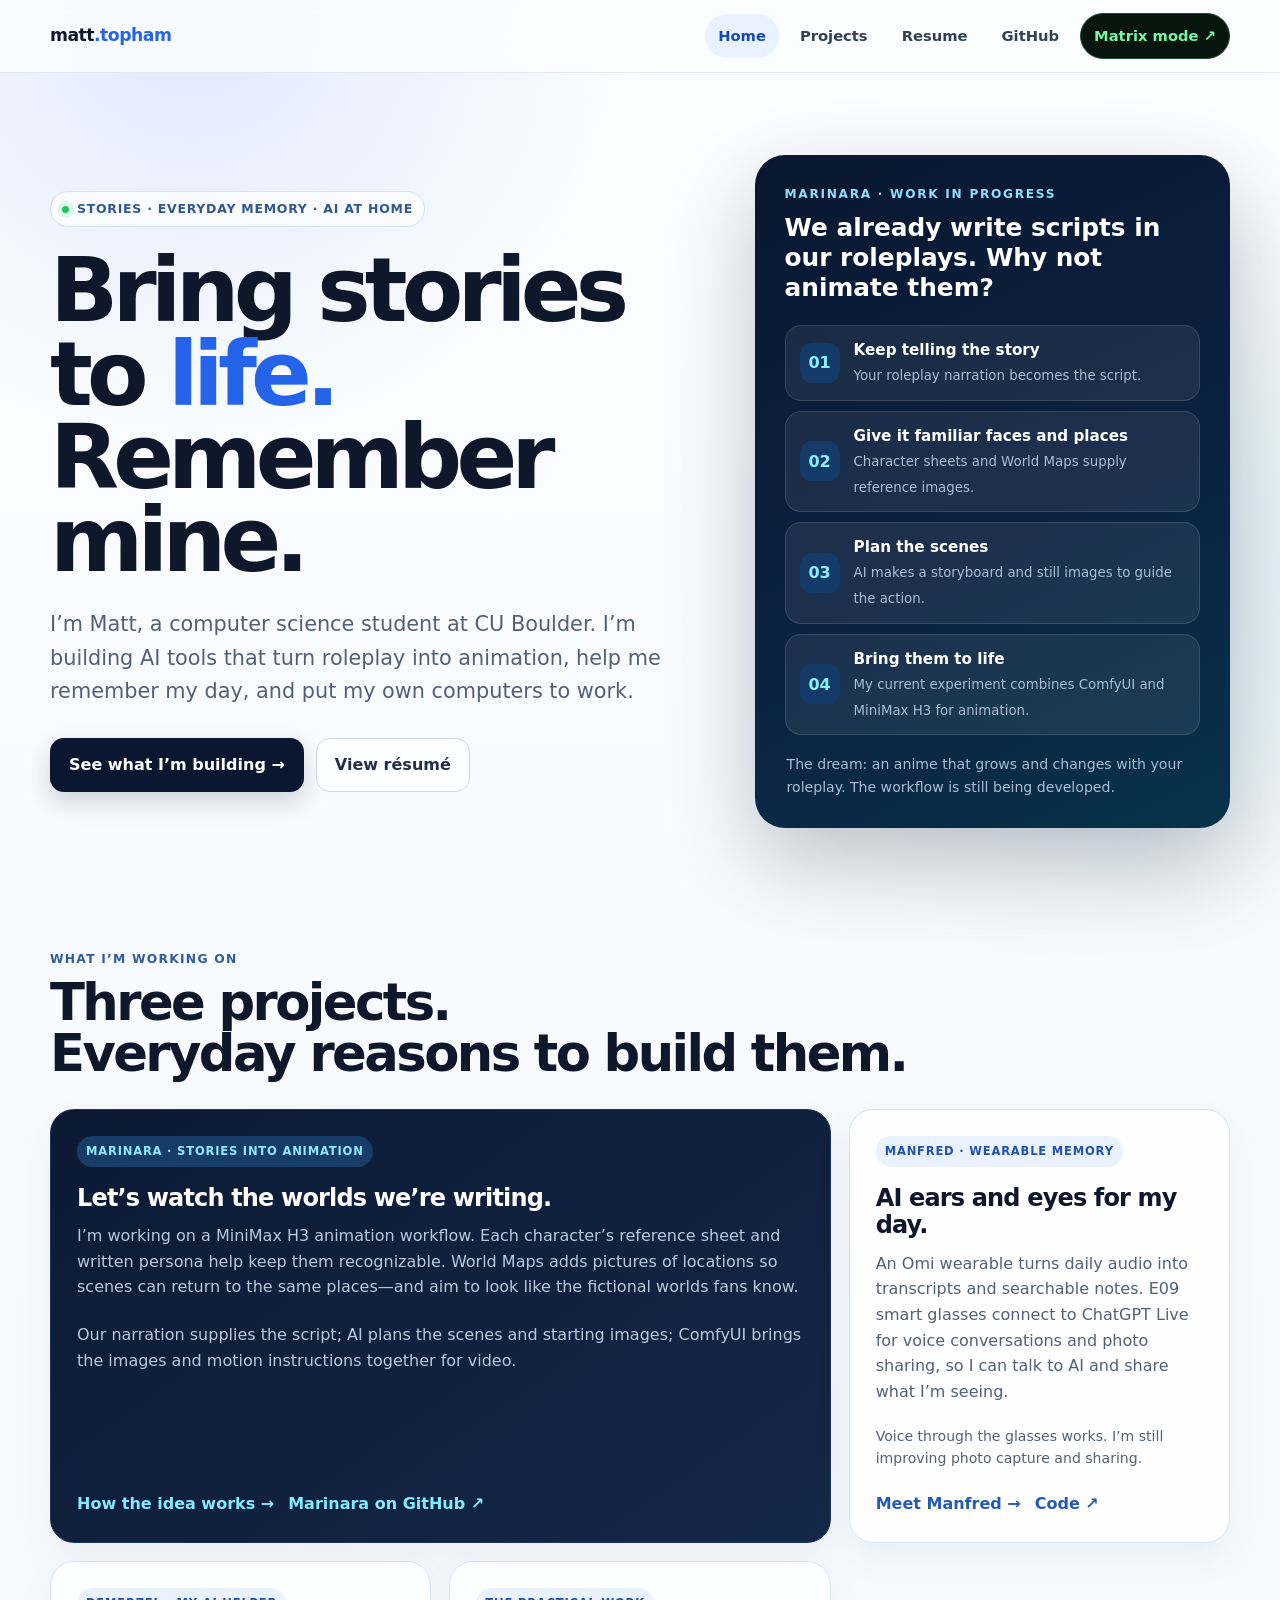
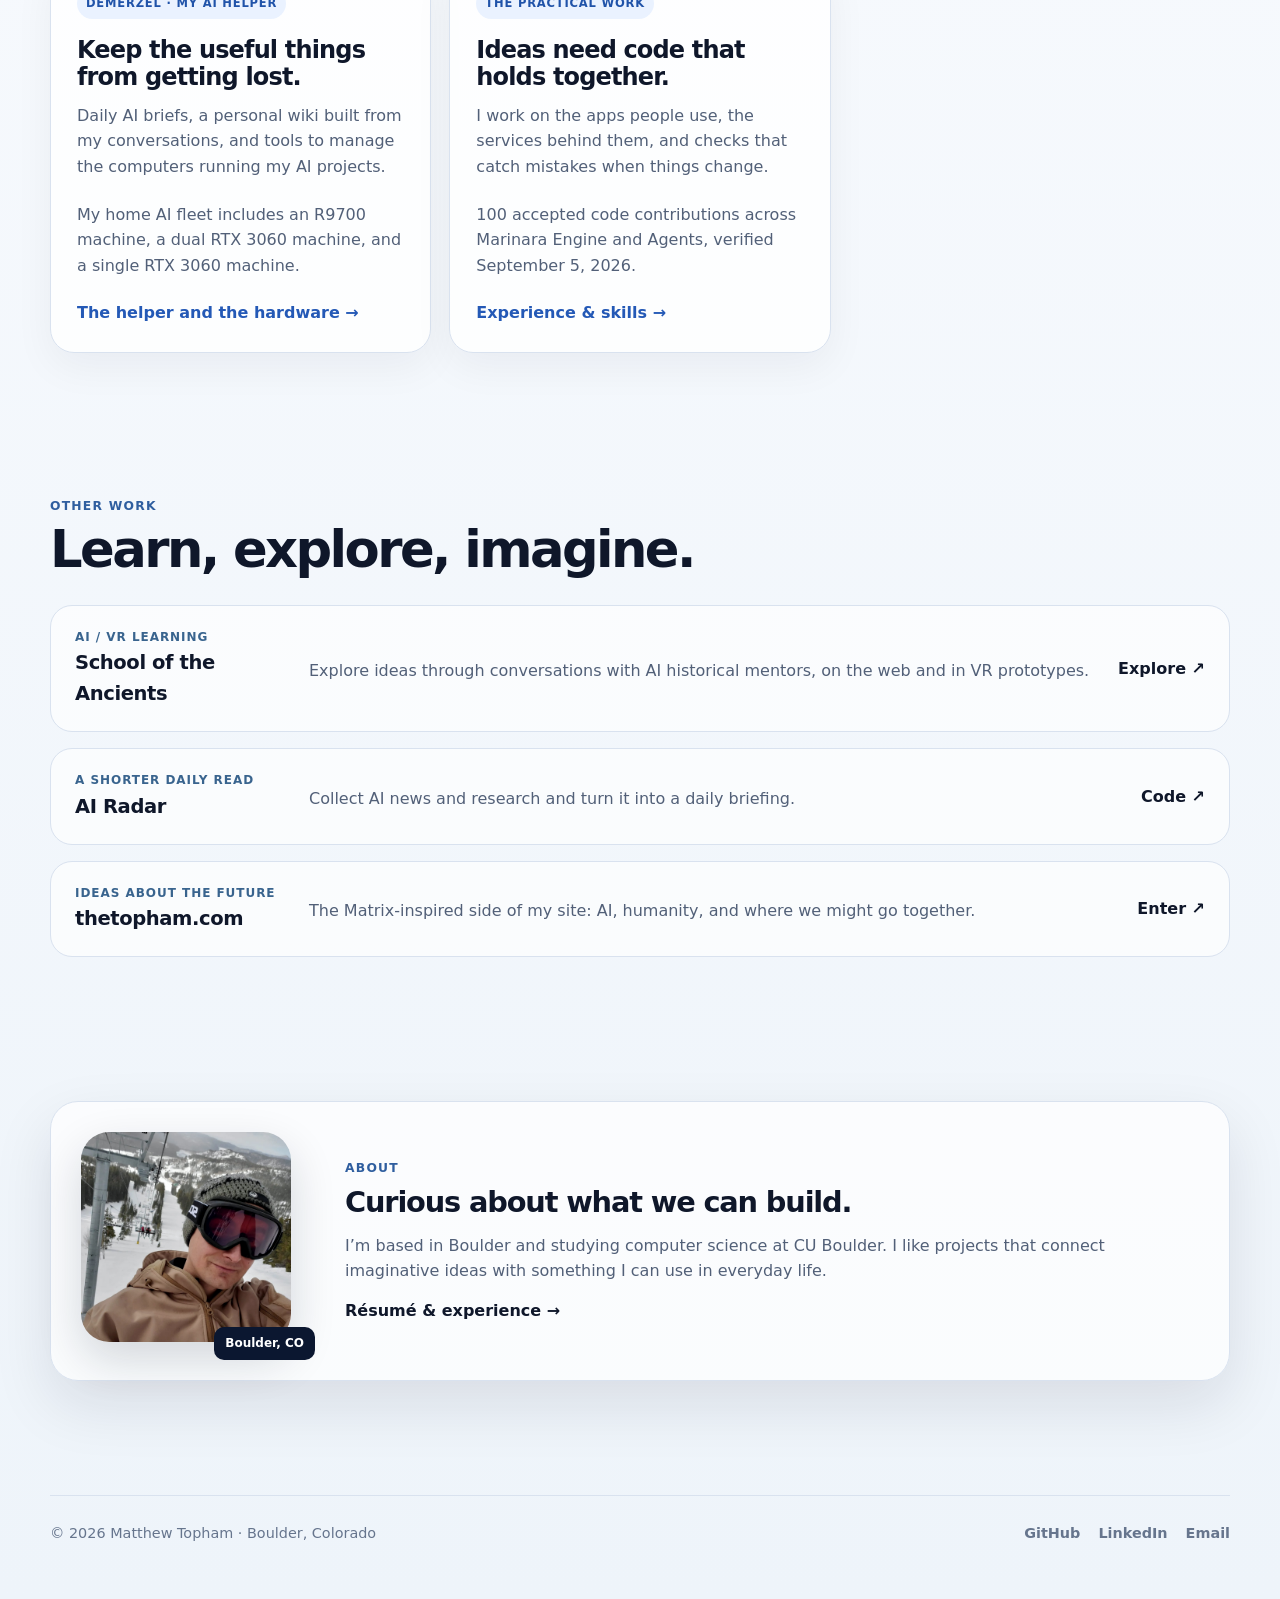
==== commit f66e705b: "Rewrite portfolio and résumé around roleplay animation, wearable memory, and home AI" ====
--- a/index.html
+++ b/index.html
@@ -3,11 +3,11 @@
 <head>
   <meta charset="utf-8">
   <meta name="viewport" content="width=device-width,initial-scale=1">
-  <title>Matthew Topham · AI Systems &amp; Full-Stack Developer</title>
-  <meta name="description" content="CU Boulder CS student building AI applications, wearable assistants, and local AI infrastructure. Explore Marinara, Manfred, and Demerzel.">
+  <title>Matthew Topham · AI for stories and everyday life</title>
+  <meta name="description" content="I’m Matt, a CU Boulder CS student building roleplay animation, wearable memory, and an AI helper running on my home computers.">
   <link rel="canonical" href="https://thetopham.github.io/">
-  <meta property="og:title" content="Matthew Topham · AI Systems &amp; Full-Stack Developer">
-  <meta property="og:description" content="CU Boulder CS student building AI applications, wearable assistants, and local AI infrastructure. Explore Marinara, Manfred, and Demerzel.">
+  <meta property="og:title" content="Matthew Topham · AI for stories and everyday life">
+  <meta property="og:description" content="I’m Matt, a CU Boulder CS student building roleplay animation, wearable memory, and an AI helper running on my home computers.">
   <meta property="og:type" content="website">
   <meta property="og:url" content="https://thetopham.github.io/">
   <link rel="stylesheet" href="/resources/css/style.css">
@@ -19,18 +19,17 @@
 <header class="site-header"><div class="site-shell site-nav"><a class="brand" href="/">matt<span>.topham</span></a><nav class="nav-links" aria-label="Primary"><a aria-current="page" href="/">Home</a><a href="/views/projects.html">Projects</a><a href="/views/resume.html">Resume</a><a href="https://github.com/thetopham">GitHub</a><a class="matrix-link" href="https://thetopham.com/">Matrix mode ↗</a></nav></div></header>
 <main id="main">
 <section class="hero"><div class="site-shell hero-grid">
-  <div><span class="eyebrow">AI applications · wearables · local AI</span><h1>AI beyond<br>the <em>chat window.</em></h1><p class="hero-copy">I’m Matt, a computer science student at CU Boulder building AI applications, wearable assistants, and local AI infrastructure.</p><p class="hero-copy">From persistent worlds in Marinara to a wearable prototype in Manfred, I work on the interfaces, state, and services that connect AI to useful experiences.</p><div class="cta-row"><a class="btn btn-primary" href="/views/projects.html">Explore the projects →</a><a class="btn btn-secondary" href="/views/resume.html">View résumé</a></div></div>
-  <aside class="pipeline-card" aria-label="Featured Marinara contribution"><div class="pipeline-label">Marinara · Open-source contribution</div><h2>Roleplay → animation</h2><div class="pipe"><div class="pipe-step"><span class="pipe-num">01</span><div><strong>Turn exchanges into storyboards</strong><small>Completed roleplay becomes an editable episode.</small></div></div><div class="pipe-step"><span class="pipe-num">02</span><div><strong>Ground characters and locations</strong><small>Character Sheets and World Maps supply references.</small></div></div><div class="pipe-step"><span class="pipe-num">03</span><div><strong>Plan motion from the image</strong><small>Generated keyframes anchor the shot plan.</small></div></div><div class="pipe-step"><span class="pipe-num">04</span><div><strong>Render locally</strong><small>ComfyUI connects the plan to image-to-video generation.</small></div></div></div><p class="pipeline-note">One example of work spanning the UI, orchestration, persistent state, and model integrations.</p></aside>
+<div><span class="eyebrow">Stories · everyday memory · AI at home</span><h1>Bring stories<br>to <em>life.</em><br>Remember mine.</h1><p class="hero-copy">I’m Matt, a computer science student at CU Boulder. I’m building AI tools that turn roleplay into animation, help me remember my day, and put my own computers to work.</p><div class="cta-row"><a class="btn btn-primary" href="/views/projects.html">See what I’m building →</a><a class="btn btn-secondary" href="/views/resume.html">View résumé</a></div></div>
+<aside class="pipeline-card" aria-label="Marinara animation idea"><div class="pipeline-label">Marinara · Work in progress</div><h2>We already write scripts in our roleplays. Why not animate them?</h2><div class="pipe"><div class="pipe-step"><span class="pipe-num">01</span><div><strong>Keep telling the story</strong><small>Your roleplay narration becomes the script.</small></div></div><div class="pipe-step"><span class="pipe-num">02</span><div><strong>Give it familiar faces and places</strong><small>Character sheets and World Maps supply reference images.</small></div></div><div class="pipe-step"><span class="pipe-num">03</span><div><strong>Plan the scenes</strong><small>AI makes a storyboard and still images to guide the action.</small></div></div><div class="pipe-step"><span class="pipe-num">04</span><div><strong>Bring them to life</strong><small>My current experiment combines ComfyUI and MiniMax H3 for animation.</small></div></div></div><p class="pipeline-note">The dream: an anime that grows and changes with your roleplay. The workflow is still being developed.</p></aside>
 </div></section>
-<section class="metrics" aria-label="Engineering highlights"><div class="site-shell"><div class="metric-grid"><div class="metric"><b>100</b><span>merged PRs across Marinara Engine + Agents</span></div><div class="metric"><b>Wearables</b><span>Flutter, BLE, and Python services</span></div><div class="metric"><b>Local AI</b><span>task queues and bounded worker execution</span></div><div class="metric"><b>Full stack</b><span>TypeScript, React, Node.js, and Python</span></div></div><p class="proof-note">Marinara count verified September 5, 2026: <a href="https://github.com/Pasta-Devs/Marinara-Engine/pulls?q=is%3Apr+is%3Amerged+author%3Athetopham">68 Engine</a> + <a href="https://github.com/Pasta-Devs/Marinara-Agents/pulls?q=is%3Apr+is%3Amerged+author%3Athetopham">32 Agents</a>.</p></div></section>
-<section class="section"><div class="site-shell"><div class="section-head"><div><div class="section-kicker">Featured engineering</div><h2>Three connected directions.</h2></div><p>Open-source contributions, working components, and development prototypes—with their current status made explicit.</p></div><div class="system-grid">
-<article class="system-card featured"><span class="card-tag">Marinara · Open source</span><h3>AI worlds, agent capabilities, and multimodal media</h3><p>Contributed persistent spatial state, capability APIs, storyboards, shared visual references, and recovery workflows across Marinara Engine and Agents.</p><div class="stack-strip"><span class="chip">TypeScript</span><span class="chip">React</span><span class="chip">Node.js</span><span class="chip">ComfyUI</span></div><div class="card-links"><a href="/views/projects.html#marinara">Project overview →</a><a href="https://github.com/Pasta-Devs/Marinara-Engine/pull/4840">Animation implementation ↗</a></div></article>
-<article class="system-card"><span class="card-tag">Manfred · Prototype</span><h3>A wearable AI companion</h3><p>Android/Flutter and Python services for wearable audio, durable uploads, transcription, searchable archives, and experimental smart-glasses image capture.</p><div class="stack-strip"><span class="chip">Flutter</span><span class="chip">Bluetooth LE</span><span class="chip">Python</span></div><div class="card-links"><a href="/views/projects.html#manfred">Capabilities &amp; limits →</a><a href="https://github.com/thetopham/manfred">Repository ↗</a></div></article>
-<article class="system-card"><span class="card-tag">Demerzel · In development</span><h3>Reviewable work on local AI infrastructure</h3><p>Durable task queues, bounded worker runs, lifecycle monitoring, and reviewable artifacts. Knowledge and fleet control have separate interfaces.</p><p class="status-note">Worker dispatch is paused pending post-refactor runtime acceptance. The implementation remains private.</p><div class="card-links"><a href="/views/projects.html#demerzel">Architecture overview →</a></div></article>
-<article class="system-card"><span class="card-tag">State &amp; reliability</span><h3>The engineering between model calls</h3><p>Transactions, idempotent operations, retries, explicit service boundaries, regression tests, and recovery paths that make AI features easier to reason about.</p><div class="card-links"><a href="https://github.com/Pasta-Devs/Marinara-Engine/pull/4623">Travel recovery example ↗</a></div></article>
+<section class="section"><div class="site-shell"><div class="section-head"><div><div class="section-kicker">What I’m working on</div><h2>Three projects.<br>Everyday reasons to build them.</h2></div></div><div class="system-grid">
+<article class="system-card featured"><span class="card-tag">Marinara · Stories into animation</span><h3>Let’s watch the worlds we’re writing.</h3><p>I’m working on a MiniMax H3 animation workflow. Each character’s reference sheet and written persona help keep them recognizable. World Maps adds pictures of locations so scenes can return to the same places—and aim to look like the fictional worlds fans know.</p><p>Our narration supplies the script; AI plans the scenes and starting images; ComfyUI brings the images and motion instructions together for video.</p><div class="card-links"><a href="/views/projects.html#marinara">How the idea works →</a><a href="https://github.com/Pasta-Devs/Marinara-Engine">Marinara on GitHub ↗</a></div></article>
+<article class="system-card"><span class="card-tag">Manfred · Wearable memory</span><h3>AI ears and eyes for my day.</h3><p>An Omi wearable turns daily audio into transcripts and searchable notes. E09 smart glasses connect to ChatGPT Live for voice conversations and photo sharing, so I can talk to AI and share what I’m seeing.</p><p class="status-note">Voice through the glasses works. I’m still improving photo capture and sharing.</p><div class="card-links"><a href="/views/projects.html#manfred">Meet Manfred →</a><a href="https://github.com/thetopham/manfred">Code ↗</a></div></article>
+<article class="system-card"><span class="card-tag">Demerzel · My AI helper</span><h3>Keep the useful things from getting lost.</h3><p>Daily AI briefs, a personal wiki built from my conversations, and tools to manage the computers running my AI projects.</p><p>My home AI fleet includes an R9700 machine, a dual RTX 3060 machine, and a single RTX 3060 machine.</p><div class="card-links"><a href="/views/projects.html#demerzel">The helper and the hardware →</a></div></article>
+<article class="system-card"><span class="card-tag">The practical work</span><h3>Ideas need code that holds together.</h3><p>I work on the apps people use, the services behind them, and checks that catch mistakes when things change.</p><p>100 accepted code contributions across Marinara Engine and Agents, verified September 5, 2026.</p><div class="card-links"><a href="/views/resume.html">Experience &amp; skills →</a></div></article>
 </div></div></section>
-<section class="section"><div class="site-shell"><div class="section-head"><div><div class="section-kicker">Other work</div><h2>Learning, automation, and imagination.</h2></div><a class="text-link" href="/views/projects.html">All projects →</a></div><div class="projects-list"><article class="project-row"><div><div class="project-type">AI / VR learning</div><h3>School of the Ancients</h3></div><p>Voice-driven Socratic learning with AI historical mentors across web and VR prototypes.</p><a class="project-link" href="https://github.com/School-of-the-Ancients">Organization ↗</a></article><article class="project-row"><div><div class="project-type">Automation</div><h3>AI Radar</h3></div><p>RSS ingestion and LLM-assisted filtering and summarization for daily AI briefs.</p><a class="project-link" href="https://github.com/thetopham/ai-radar">Repository ↗</a></article><article class="project-row"><div><div class="project-type">Experimental web</div><h3>thetopham.com</h3></div><p>The Matrix-inspired side: AI, futurism, and civilization-scale thought experiments.</p><a class="project-link" href="https://thetopham.com/">Enter ↗</a></article></div></div></section>
-<section class="section"><div class="site-shell"><div class="about-panel"><div class="portrait-wrap"><img class="portrait" src="/resources/img/img1.jpg" width="210" height="210" loading="lazy" alt="Matthew Topham"></div><div><div class="section-kicker">About</div><h3>Computer science meets creative technology.</h3><p>I’m based in Boulder and studying computer science at CU Boulder. My projects explore how AI, persistent state, local compute, and mixed reality can work together without hiding the engineering—or the unfinished parts.</p><a class="text-link" href="/views/resume.html">Résumé &amp; experience →</a></div></div></div></section>
+<section class="section"><div class="site-shell"><div class="section-head"><div><div class="section-kicker">Other work</div><h2>Learn, explore, imagine.</h2></div></div><div class="projects-list"><article class="project-row"><div><div class="project-type">AI / VR learning</div><h3>School of the Ancients</h3></div><p>Explore ideas through conversations with AI historical mentors, on the web and in VR prototypes.</p><a class="project-link" href="https://github.com/School-of-the-Ancients">Explore ↗</a></article><article class="project-row"><div><div class="project-type">A shorter daily read</div><h3>AI Radar</h3></div><p>Collect AI news and research and turn it into a daily briefing.</p><a class="project-link" href="https://github.com/thetopham/ai-radar">Code ↗</a></article><article class="project-row"><div><div class="project-type">Ideas about the future</div><h3>thetopham.com</h3></div><p>The Matrix-inspired side of my site: AI, humanity, and where we might go together.</p><a class="project-link" href="https://thetopham.com/">Enter ↗</a></article></div></div></section>
+<section class="section"><div class="site-shell"><div class="about-panel"><div class="portrait-wrap"><img class="portrait" src="/resources/img/img1.jpg" width="210" height="210" loading="lazy" alt="Matthew Topham"></div><div><div class="section-kicker">About</div><h3>Curious about what we can build.</h3><p>I’m based in Boulder and studying computer science at CU Boulder. I like projects that connect imaginative ideas with something I can use in everyday life.</p><a class="text-link" href="/views/resume.html">Résumé &amp; experience →</a></div></div></div></section>
 </main>
 <footer class="footer"><div class="site-shell footer-inner"><span>© 2026 Matthew Topham · Boulder, Colorado</span><div class="footer-links"><a href="https://github.com/thetopham">GitHub</a><a href="https://www.linkedin.com/in/mrtopham">LinkedIn</a><a href="mailto:thetopham@gmail.com">Email</a></div></div></footer>
 </body>
--- a/resources/css/refresh.css
+++ b/resources/css/refresh.css
@@ -1,14 +1,19 @@
-/* Shared additions for the September 2026 portfolio refresh. */
+/* Readable project stories; the existing visual design is retained. */
 .skip-link{position:fixed;top:8px;left:12px;z-index:100;transform:translateY(-160%);background:#0b1730;color:#fff!important;padding:10px 16px;border-radius:8px}
 .skip-link:focus{transform:translateY(0)}
-.portfolio-site a:focus-visible,.portfolio-site button:focus-visible{outline:3px solid #2563eb;outline-offset:4px}
+.portfolio-site a:focus-visible,.portfolio-site button:focus-visible,.portfolio-site summary:focus-visible{outline:3px solid #2563eb;outline-offset:4px}
 [id]{scroll-margin-top:160px}
 .status-note{font-size:.88rem;line-height:1.5;color:var(--muted)}
-.proof-note{margin-top:14px;font-size:.82rem;color:var(--muted)}
-.eyebrow{max-width:100%;letter-spacing:.07em}
+.proof-note{font-size:.82rem;color:var(--muted)}
+.eyebrow{max-width:100%;letter-spacing:.06em}
 .featured .status-note{color:#b8c9de}
-.system-card .stack-strip{margin:0 0 18px}
-.detail-card{min-width:0}
+.detail-card,.system-card{min-width:0}
 .detail-card a{overflow-wrap:anywhere}
-@media(max-width:360px){.metric-grid{grid-template-columns:1fr}.eyebrow{font-size:.68rem}}
+.wide-card{grid-column:1 / -1}
+.detail-card h3{font-size:1.1rem;margin:1.5rem 0 .5rem}
+.technical{margin-top:1.2rem;padding-top:.8rem;border-top:1px solid var(--line)}
+.technical summary{cursor:pointer;font-weight:700;min-height:44px;padding:8px 0}
+.hardware-list dt{font-weight:750;margin-top:1rem}
+.hardware-list dd{margin:.3rem 0 0;color:var(--muted)}
+@media(max-width:360px){.eyebrow{font-size:.68rem}}
 @media print{.skip-link{display:none!important}}
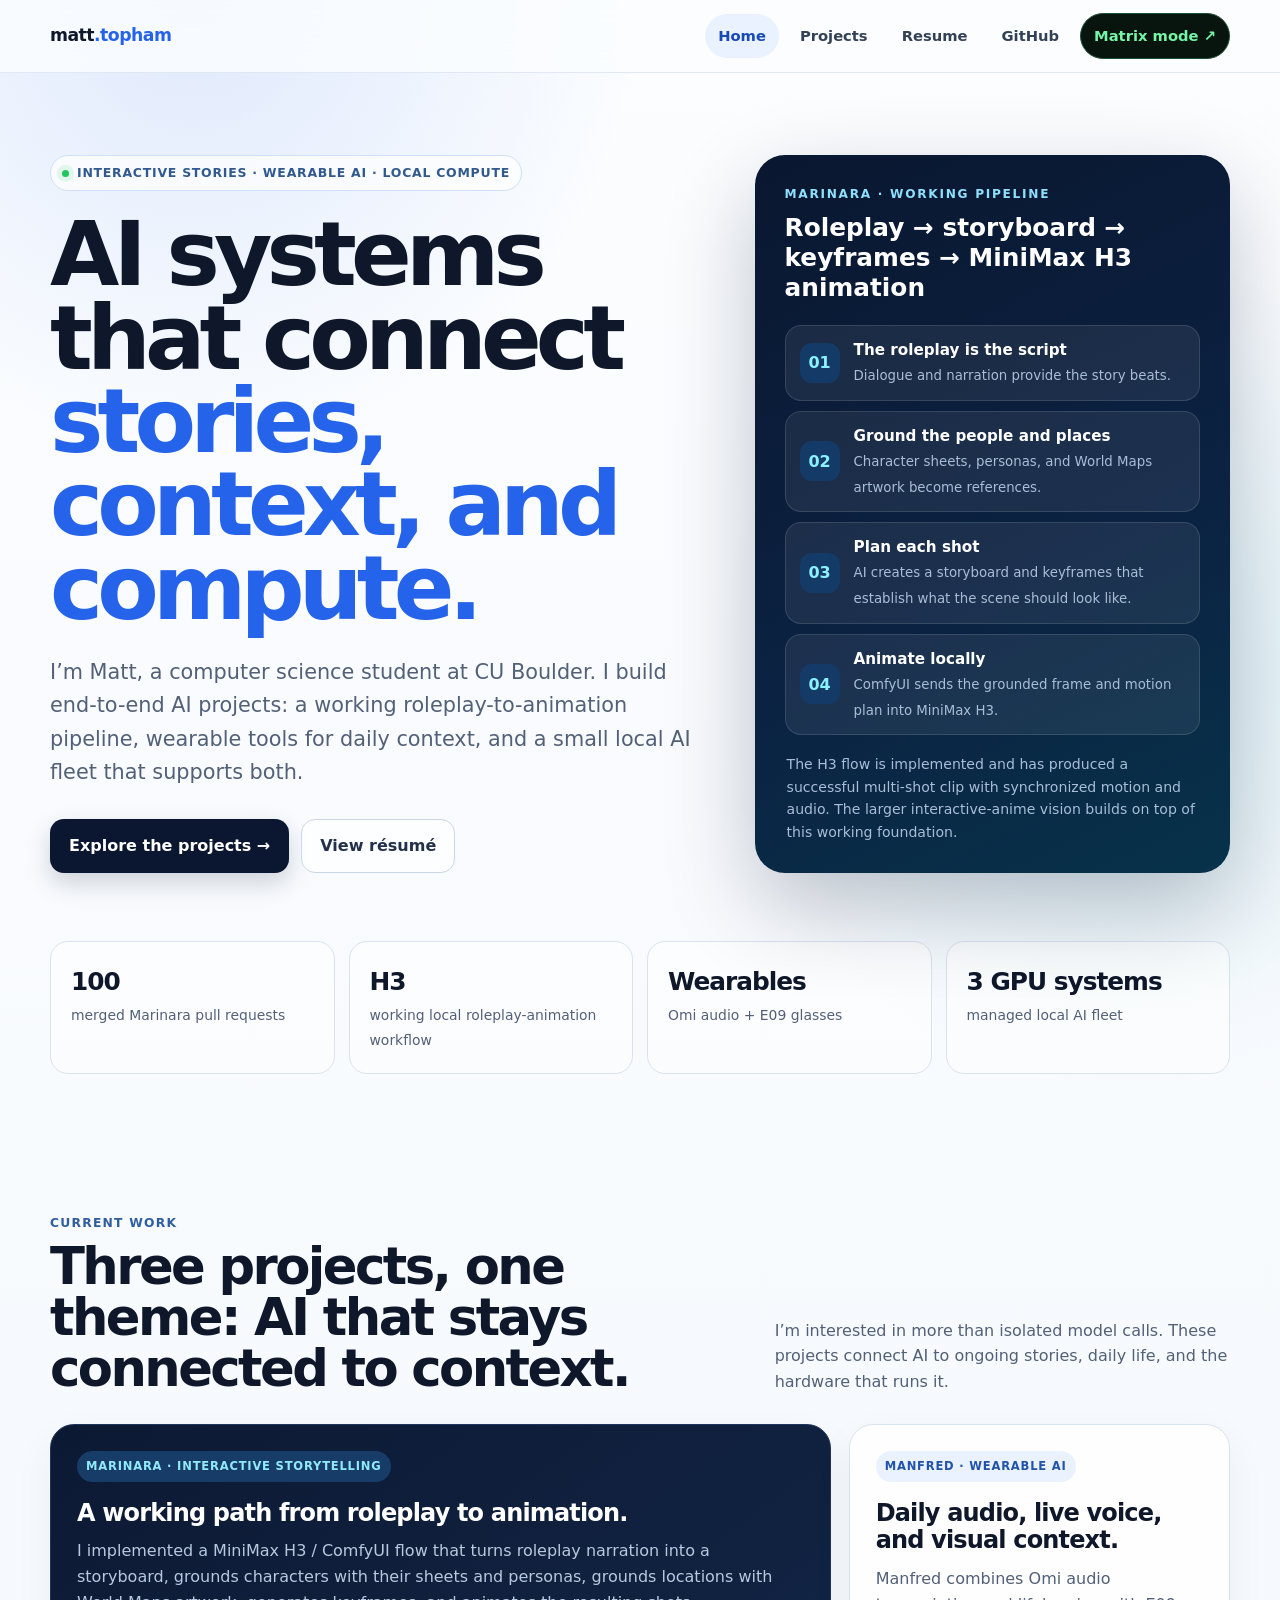
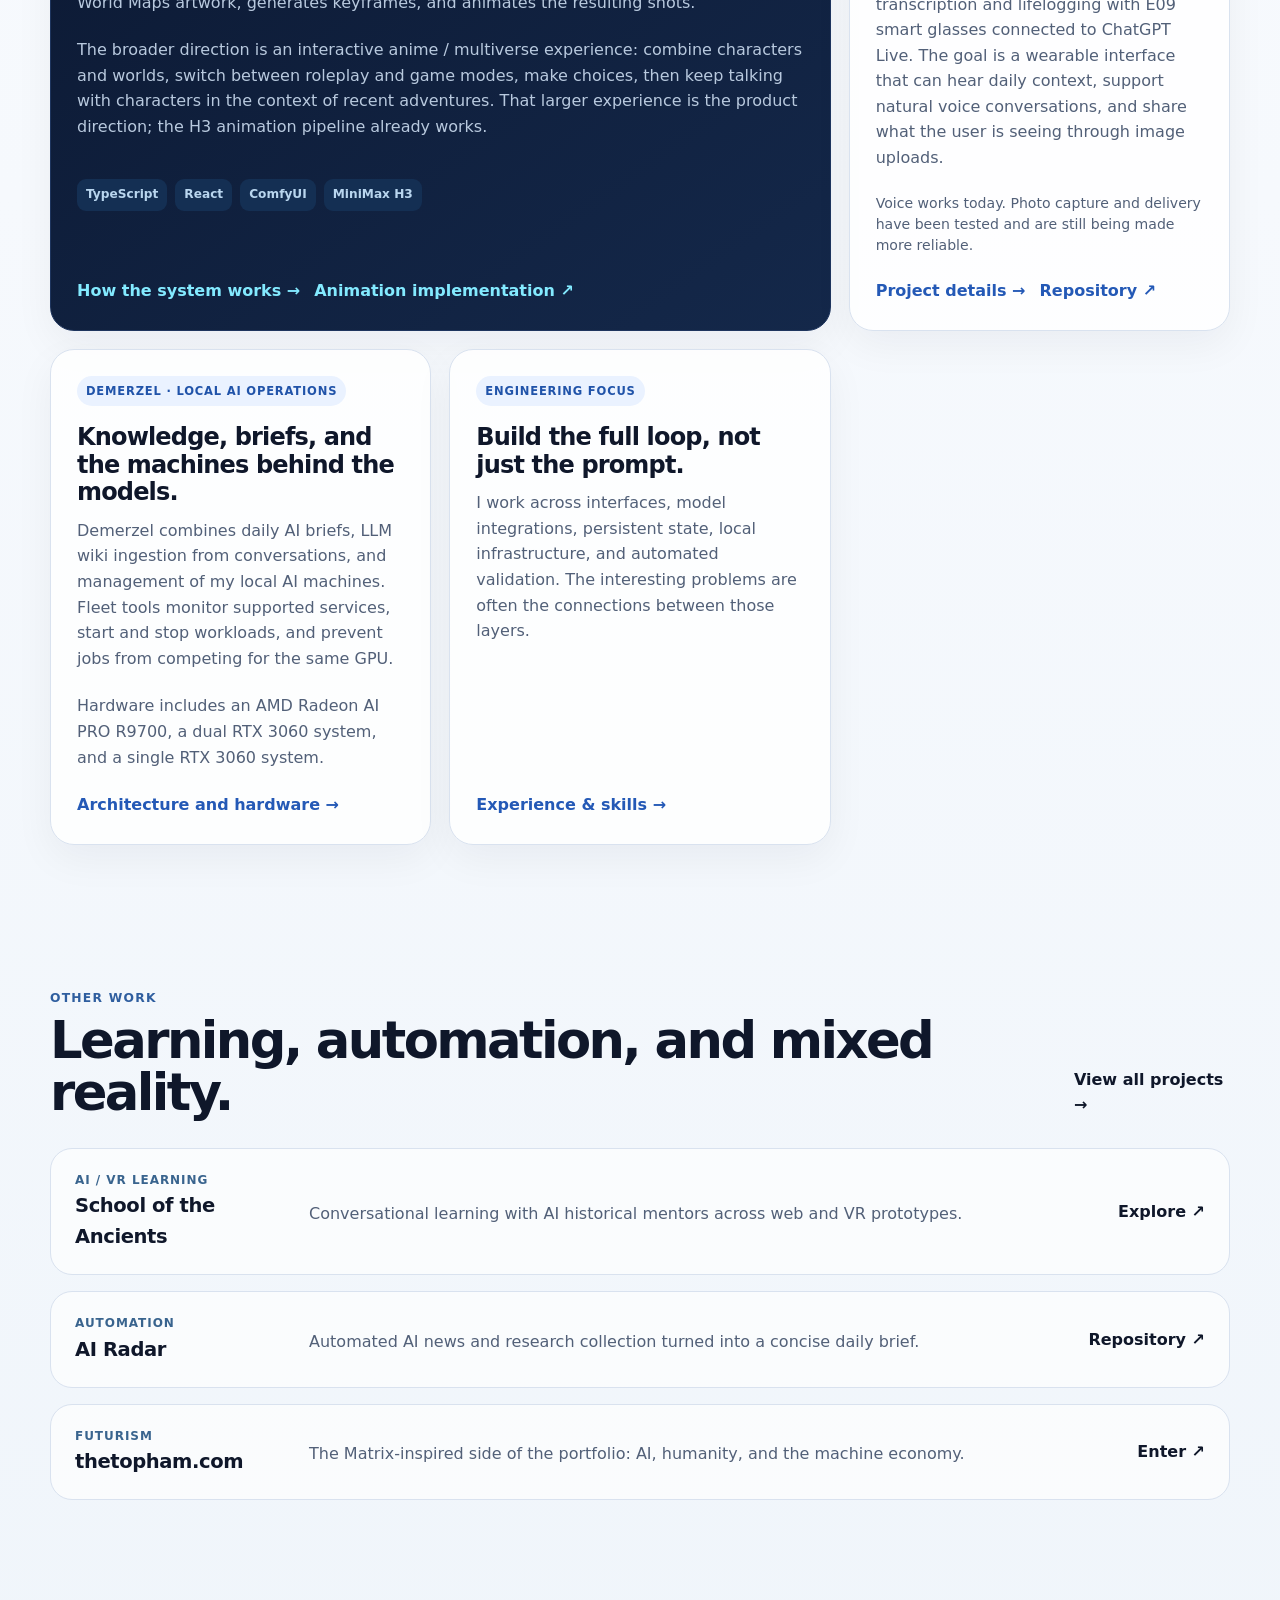
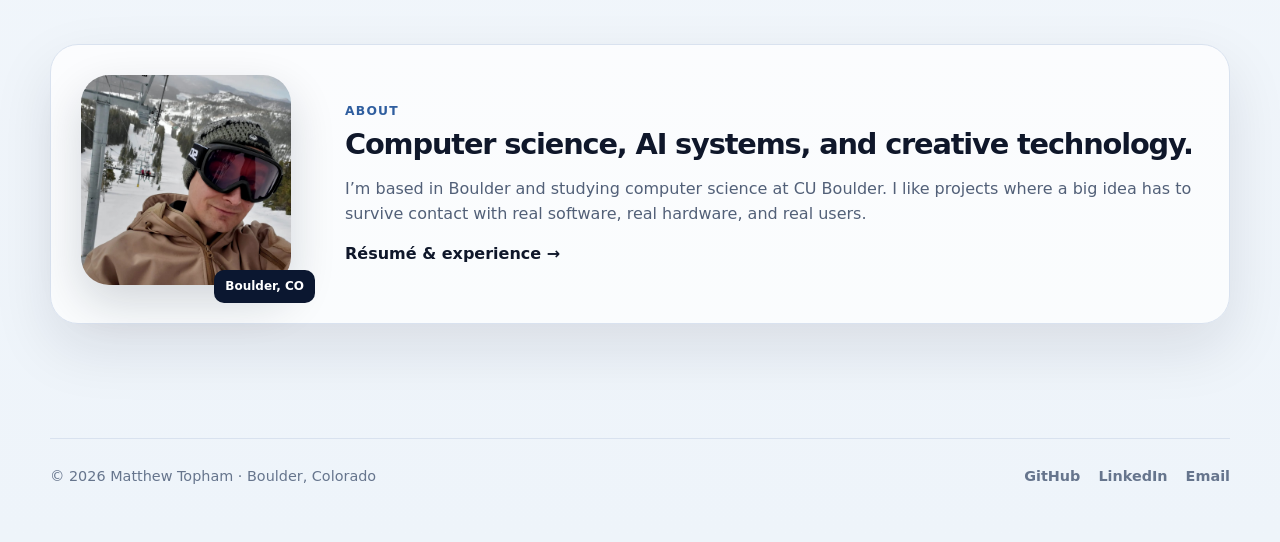
==== commit ba0f274e: "Balance portfolio homepage around working systems and future direction" ====
--- a/index.html
+++ b/index.html
@@ -3,33 +3,33 @@
 <head>
   <meta charset="utf-8">
   <meta name="viewport" content="width=device-width,initial-scale=1">
-  <title>Matthew Topham · AI for stories and everyday life</title>
-  <meta name="description" content="I’m Matt, a CU Boulder CS student building roleplay animation, wearable memory, and an AI helper running on my home computers.">
+  <title>Matthew Topham · AI systems for stories, wearables, and local compute</title>
+  <meta name="description" content="CU Boulder CS student building interactive AI storytelling, wearable context systems, and local AI infrastructure.">
   <link rel="canonical" href="https://thetopham.github.io/">
-  <meta property="og:title" content="Matthew Topham · AI for stories and everyday life">
-  <meta property="og:description" content="I’m Matt, a CU Boulder CS student building roleplay animation, wearable memory, and an AI helper running on my home computers.">
+  <meta property="og:title" content="Matthew Topham · AI systems for stories, wearables, and local compute">
+  <meta property="og:description" content="CU Boulder CS student building interactive AI storytelling, wearable context systems, and local AI infrastructure.">
   <meta property="og:type" content="website">
   <meta property="og:url" content="https://thetopham.github.io/">
   <link rel="stylesheet" href="/resources/css/style.css">
   <link rel="stylesheet" href="/resources/css/refresh.css">
-  
 </head>
 <body class="portfolio-site">
 <a class="skip-link" href="#main">Skip to content</a>
 <header class="site-header"><div class="site-shell site-nav"><a class="brand" href="/">matt<span>.topham</span></a><nav class="nav-links" aria-label="Primary"><a aria-current="page" href="/">Home</a><a href="/views/projects.html">Projects</a><a href="/views/resume.html">Resume</a><a href="https://github.com/thetopham">GitHub</a><a class="matrix-link" href="https://thetopham.com/">Matrix mode ↗</a></nav></div></header>
 <main id="main">
 <section class="hero"><div class="site-shell hero-grid">
-<div><span class="eyebrow">Stories · everyday memory · AI at home</span><h1>Bring stories<br>to <em>life.</em><br>Remember mine.</h1><p class="hero-copy">I’m Matt, a computer science student at CU Boulder. I’m building AI tools that turn roleplay into animation, help me remember my day, and put my own computers to work.</p><div class="cta-row"><a class="btn btn-primary" href="/views/projects.html">See what I’m building →</a><a class="btn btn-secondary" href="/views/resume.html">View résumé</a></div></div>
-<aside class="pipeline-card" aria-label="Marinara animation idea"><div class="pipeline-label">Marinara · Work in progress</div><h2>We already write scripts in our roleplays. Why not animate them?</h2><div class="pipe"><div class="pipe-step"><span class="pipe-num">01</span><div><strong>Keep telling the story</strong><small>Your roleplay narration becomes the script.</small></div></div><div class="pipe-step"><span class="pipe-num">02</span><div><strong>Give it familiar faces and places</strong><small>Character sheets and World Maps supply reference images.</small></div></div><div class="pipe-step"><span class="pipe-num">03</span><div><strong>Plan the scenes</strong><small>AI makes a storyboard and still images to guide the action.</small></div></div><div class="pipe-step"><span class="pipe-num">04</span><div><strong>Bring them to life</strong><small>My current experiment combines ComfyUI and MiniMax H3 for animation.</small></div></div></div><p class="pipeline-note">The dream: an anime that grows and changes with your roleplay. The workflow is still being developed.</p></aside>
+<div><span class="eyebrow">Interactive stories · wearable AI · local compute</span><h1>AI systems that connect <em>stories, context, and compute.</em></h1><p class="hero-copy">I’m Matt, a computer science student at CU Boulder. I build end-to-end AI projects: a working roleplay-to-animation pipeline, wearable tools for daily context, and a small local AI fleet that supports both.</p><div class="cta-row"><a class="btn btn-primary" href="/views/projects.html">Explore the projects →</a><a class="btn btn-secondary" href="/views/resume.html">View résumé</a></div></div>
+<aside class="pipeline-card" aria-label="Marinara working animation pipeline"><div class="pipeline-label">Marinara · Working pipeline</div><h2>Roleplay → storyboard → keyframes → MiniMax H3 animation</h2><div class="pipe"><div class="pipe-step"><span class="pipe-num">01</span><div><strong>The roleplay is the script</strong><small>Dialogue and narration provide the story beats.</small></div></div><div class="pipe-step"><span class="pipe-num">02</span><div><strong>Ground the people and places</strong><small>Character sheets, personas, and World Maps artwork become references.</small></div></div><div class="pipe-step"><span class="pipe-num">03</span><div><strong>Plan each shot</strong><small>AI creates a storyboard and keyframes that establish what the scene should look like.</small></div></div><div class="pipe-step"><span class="pipe-num">04</span><div><strong>Animate locally</strong><small>ComfyUI sends the grounded frame and motion plan into MiniMax H3.</small></div></div></div><p class="pipeline-note">The H3 flow is implemented and has produced a successful multi-shot clip with synchronized motion and audio. The larger interactive-anime vision builds on top of this working foundation.</p></aside>
 </div></section>
-<section class="section"><div class="site-shell"><div class="section-head"><div><div class="section-kicker">What I’m working on</div><h2>Three projects.<br>Everyday reasons to build them.</h2></div></div><div class="system-grid">
-<article class="system-card featured"><span class="card-tag">Marinara · Stories into animation</span><h3>Let’s watch the worlds we’re writing.</h3><p>I’m working on a MiniMax H3 animation workflow. Each character’s reference sheet and written persona help keep them recognizable. World Maps adds pictures of locations so scenes can return to the same places—and aim to look like the fictional worlds fans know.</p><p>Our narration supplies the script; AI plans the scenes and starting images; ComfyUI brings the images and motion instructions together for video.</p><div class="card-links"><a href="/views/projects.html#marinara">How the idea works →</a><a href="https://github.com/Pasta-Devs/Marinara-Engine">Marinara on GitHub ↗</a></div></article>
-<article class="system-card"><span class="card-tag">Manfred · Wearable memory</span><h3>AI ears and eyes for my day.</h3><p>An Omi wearable turns daily audio into transcripts and searchable notes. E09 smart glasses connect to ChatGPT Live for voice conversations and photo sharing, so I can talk to AI and share what I’m seeing.</p><p class="status-note">Voice through the glasses works. I’m still improving photo capture and sharing.</p><div class="card-links"><a href="/views/projects.html#manfred">Meet Manfred →</a><a href="https://github.com/thetopham/manfred">Code ↗</a></div></article>
-<article class="system-card"><span class="card-tag">Demerzel · My AI helper</span><h3>Keep the useful things from getting lost.</h3><p>Daily AI briefs, a personal wiki built from my conversations, and tools to manage the computers running my AI projects.</p><p>My home AI fleet includes an R9700 machine, a dual RTX 3060 machine, and a single RTX 3060 machine.</p><div class="card-links"><a href="/views/projects.html#demerzel">The helper and the hardware →</a></div></article>
-<article class="system-card"><span class="card-tag">The practical work</span><h3>Ideas need code that holds together.</h3><p>I work on the apps people use, the services behind them, and checks that catch mistakes when things change.</p><p>100 accepted code contributions across Marinara Engine and Agents, verified September 5, 2026.</p><div class="card-links"><a href="/views/resume.html">Experience &amp; skills →</a></div></article>
+<section class="metrics" aria-label="Engineering highlights"><div class="site-shell metric-grid"><div class="metric"><b>100</b><span>merged Marinara pull requests</span></div><div class="metric"><b>H3</b><span>working local roleplay-animation workflow</span></div><div class="metric"><b>Wearables</b><span>Omi audio + E09 glasses</span></div><div class="metric"><b>3 GPU systems</b><span>managed local AI fleet</span></div></div></section>
+<section class="section"><div class="site-shell"><div class="section-head"><div><div class="section-kicker">Current work</div><h2>Three projects, one theme: AI that stays connected to context.</h2></div><p>I’m interested in more than isolated model calls. These projects connect AI to ongoing stories, daily life, and the hardware that runs it.</p></div><div class="system-grid">
+<article class="system-card featured"><span class="card-tag">Marinara · Interactive storytelling</span><h3>A working path from roleplay to animation.</h3><p>I implemented a MiniMax H3 / ComfyUI flow that turns roleplay narration into a storyboard, grounds characters with their sheets and personas, grounds locations with World Maps artwork, generates keyframes, and animates the resulting shots.</p><p>The broader direction is an interactive anime / multiverse experience: combine characters and worlds, switch between roleplay and game modes, make choices, then keep talking with characters in the context of recent adventures. That larger experience is the product direction; the H3 animation pipeline already works.</p><div class="stack-strip"><span class="chip">TypeScript</span><span class="chip">React</span><span class="chip">ComfyUI</span><span class="chip">MiniMax H3</span></div><div class="card-links"><a href="/views/projects.html#marinara">How the system works →</a><a href="https://github.com/Pasta-Devs/Marinara-Engine/pull/4840">Animation implementation ↗</a></div></article>
+<article class="system-card"><span class="card-tag">Manfred · Wearable AI</span><h3>Daily audio, live voice, and visual context.</h3><p>Manfred combines Omi audio transcription and lifelogging with E09 smart glasses connected to ChatGPT Live. The goal is a wearable interface that can hear daily context, support natural voice conversations, and share what the user is seeing through image uploads.</p><p class="status-note">Voice works today. Photo capture and delivery have been tested and are still being made more reliable.</p><div class="card-links"><a href="/views/projects.html#manfred">Project details →</a><a href="https://github.com/thetopham/manfred">Repository ↗</a></div></article>
+<article class="system-card"><span class="card-tag">Demerzel · Local AI operations</span><h3>Knowledge, briefs, and the machines behind the models.</h3><p>Demerzel combines daily AI briefs, LLM wiki ingestion from conversations, and management of my local AI machines. Fleet tools monitor supported services, start and stop workloads, and prevent jobs from competing for the same GPU.</p><p>Hardware includes an AMD Radeon AI PRO R9700, a dual RTX 3060 system, and a single RTX 3060 system.</p><div class="card-links"><a href="/views/projects.html#demerzel">Architecture and hardware →</a></div></article>
+<article class="system-card"><span class="card-tag">Engineering focus</span><h3>Build the full loop, not just the prompt.</h3><p>I work across interfaces, model integrations, persistent state, local infrastructure, and automated validation. The interesting problems are often the connections between those layers.</p><div class="card-links"><a href="/views/resume.html">Experience &amp; skills →</a></div></article>
 </div></div></section>
-<section class="section"><div class="site-shell"><div class="section-head"><div><div class="section-kicker">Other work</div><h2>Learn, explore, imagine.</h2></div></div><div class="projects-list"><article class="project-row"><div><div class="project-type">AI / VR learning</div><h3>School of the Ancients</h3></div><p>Explore ideas through conversations with AI historical mentors, on the web and in VR prototypes.</p><a class="project-link" href="https://github.com/School-of-the-Ancients">Explore ↗</a></article><article class="project-row"><div><div class="project-type">A shorter daily read</div><h3>AI Radar</h3></div><p>Collect AI news and research and turn it into a daily briefing.</p><a class="project-link" href="https://github.com/thetopham/ai-radar">Code ↗</a></article><article class="project-row"><div><div class="project-type">Ideas about the future</div><h3>thetopham.com</h3></div><p>The Matrix-inspired side of my site: AI, humanity, and where we might go together.</p><a class="project-link" href="https://thetopham.com/">Enter ↗</a></article></div></div></section>
-<section class="section"><div class="site-shell"><div class="about-panel"><div class="portrait-wrap"><img class="portrait" src="/resources/img/img1.jpg" width="210" height="210" loading="lazy" alt="Matthew Topham"></div><div><div class="section-kicker">About</div><h3>Curious about what we can build.</h3><p>I’m based in Boulder and studying computer science at CU Boulder. I like projects that connect imaginative ideas with something I can use in everyday life.</p><a class="text-link" href="/views/resume.html">Résumé &amp; experience →</a></div></div></div></section>
+<section class="section"><div class="site-shell"><div class="section-head"><div><div class="section-kicker">Other work</div><h2>Learning, automation, and mixed reality.</h2></div><a class="text-link" href="/views/projects.html">View all projects →</a></div><div class="projects-list"><article class="project-row"><div><div class="project-type">AI / VR learning</div><h3>School of the Ancients</h3></div><p>Conversational learning with AI historical mentors across web and VR prototypes.</p><a class="project-link" href="https://github.com/School-of-the-Ancients">Explore ↗</a></article><article class="project-row"><div><div class="project-type">Automation</div><h3>AI Radar</h3></div><p>Automated AI news and research collection turned into a concise daily brief.</p><a class="project-link" href="https://github.com/thetopham/ai-radar">Repository ↗</a></article><article class="project-row"><div><div class="project-type">Futurism</div><h3>thetopham.com</h3></div><p>The Matrix-inspired side of the portfolio: AI, humanity, and the machine economy.</p><a class="project-link" href="https://thetopham.com/">Enter ↗</a></article></div></div></section>
+<section class="section"><div class="site-shell"><div class="about-panel"><div class="portrait-wrap"><img class="portrait" src="/resources/img/img1.jpg" width="210" height="210" loading="lazy" alt="Matthew Topham"></div><div><div class="section-kicker">About</div><h3>Computer science, AI systems, and creative technology.</h3><p>I’m based in Boulder and studying computer science at CU Boulder. I like projects where a big idea has to survive contact with real software, real hardware, and real users.</p><a class="text-link" href="/views/resume.html">Résumé &amp; experience →</a></div></div></div></section>
 </main>
 <footer class="footer"><div class="site-shell footer-inner"><span>© 2026 Matthew Topham · Boulder, Colorado</span><div class="footer-links"><a href="https://github.com/thetopham">GitHub</a><a href="https://www.linkedin.com/in/mrtopham">LinkedIn</a><a href="mailto:thetopham@gmail.com">Email</a></div></div></footer>
 </body>
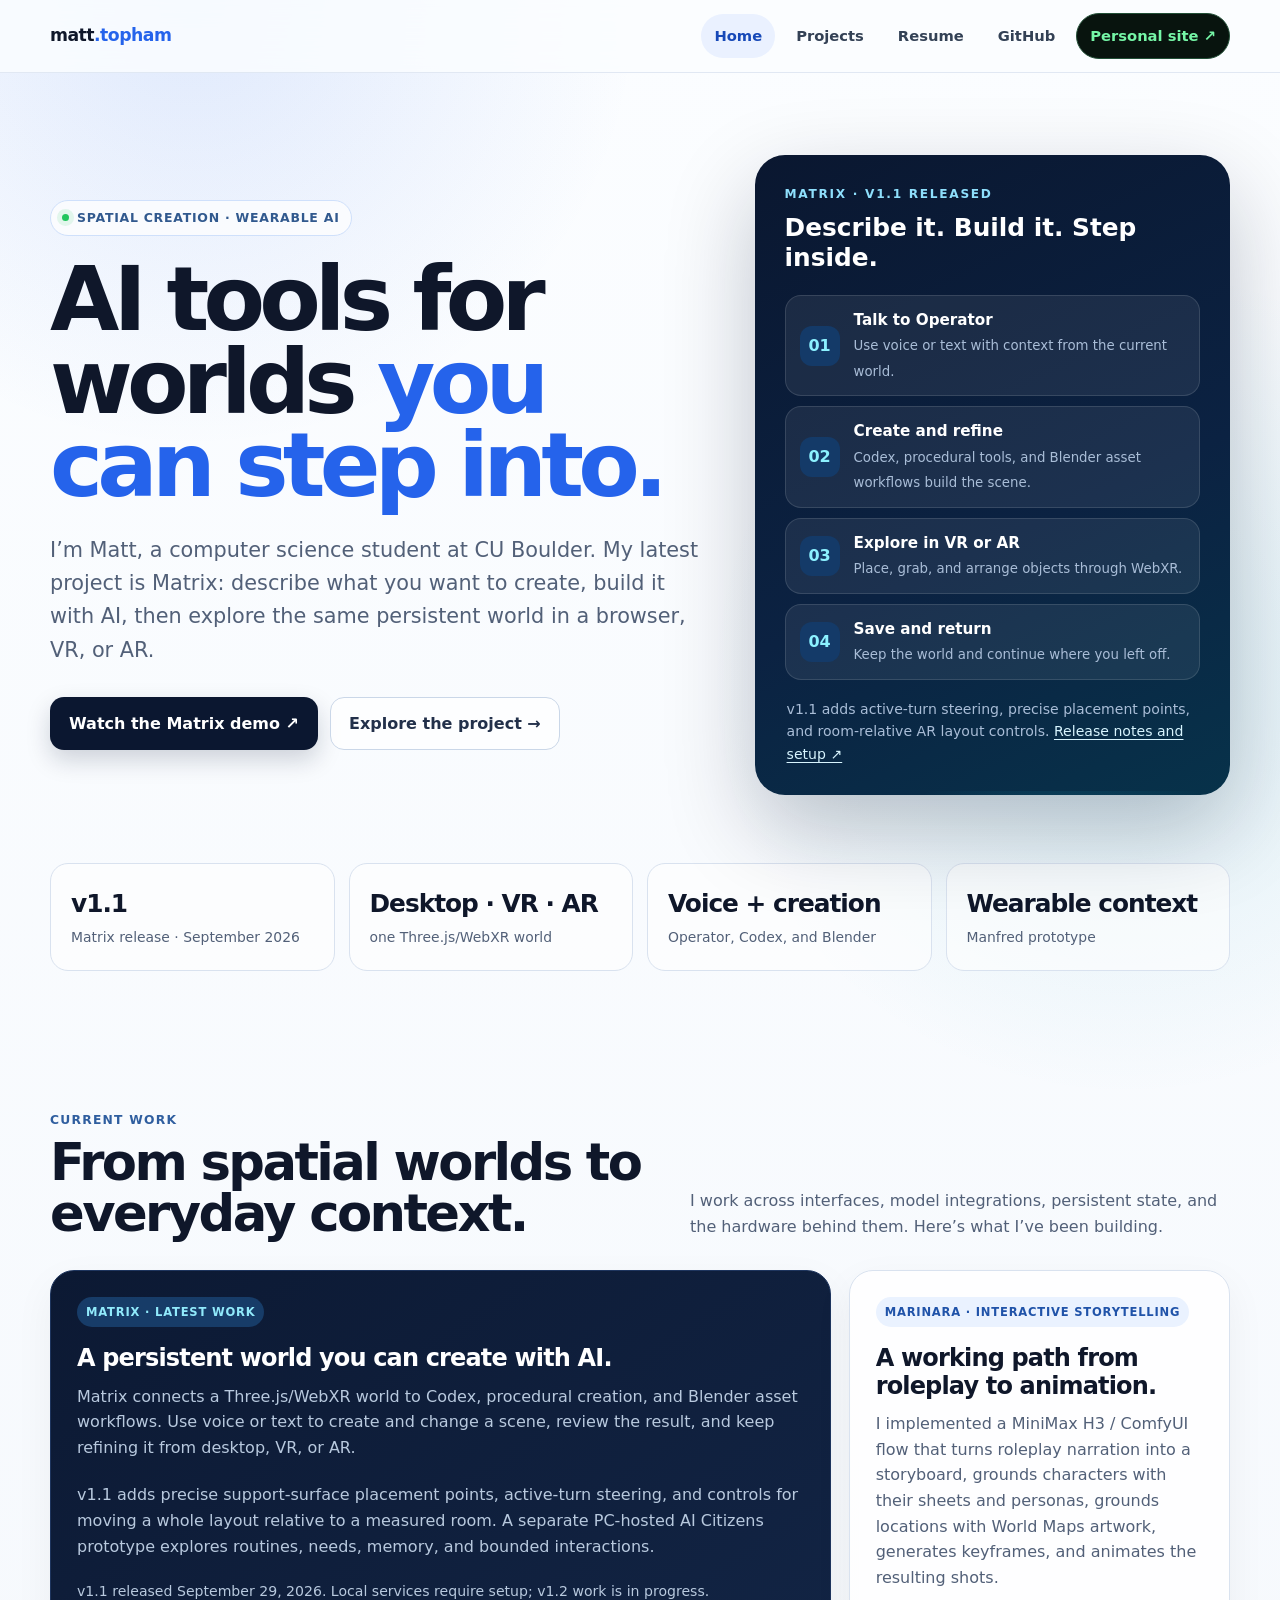
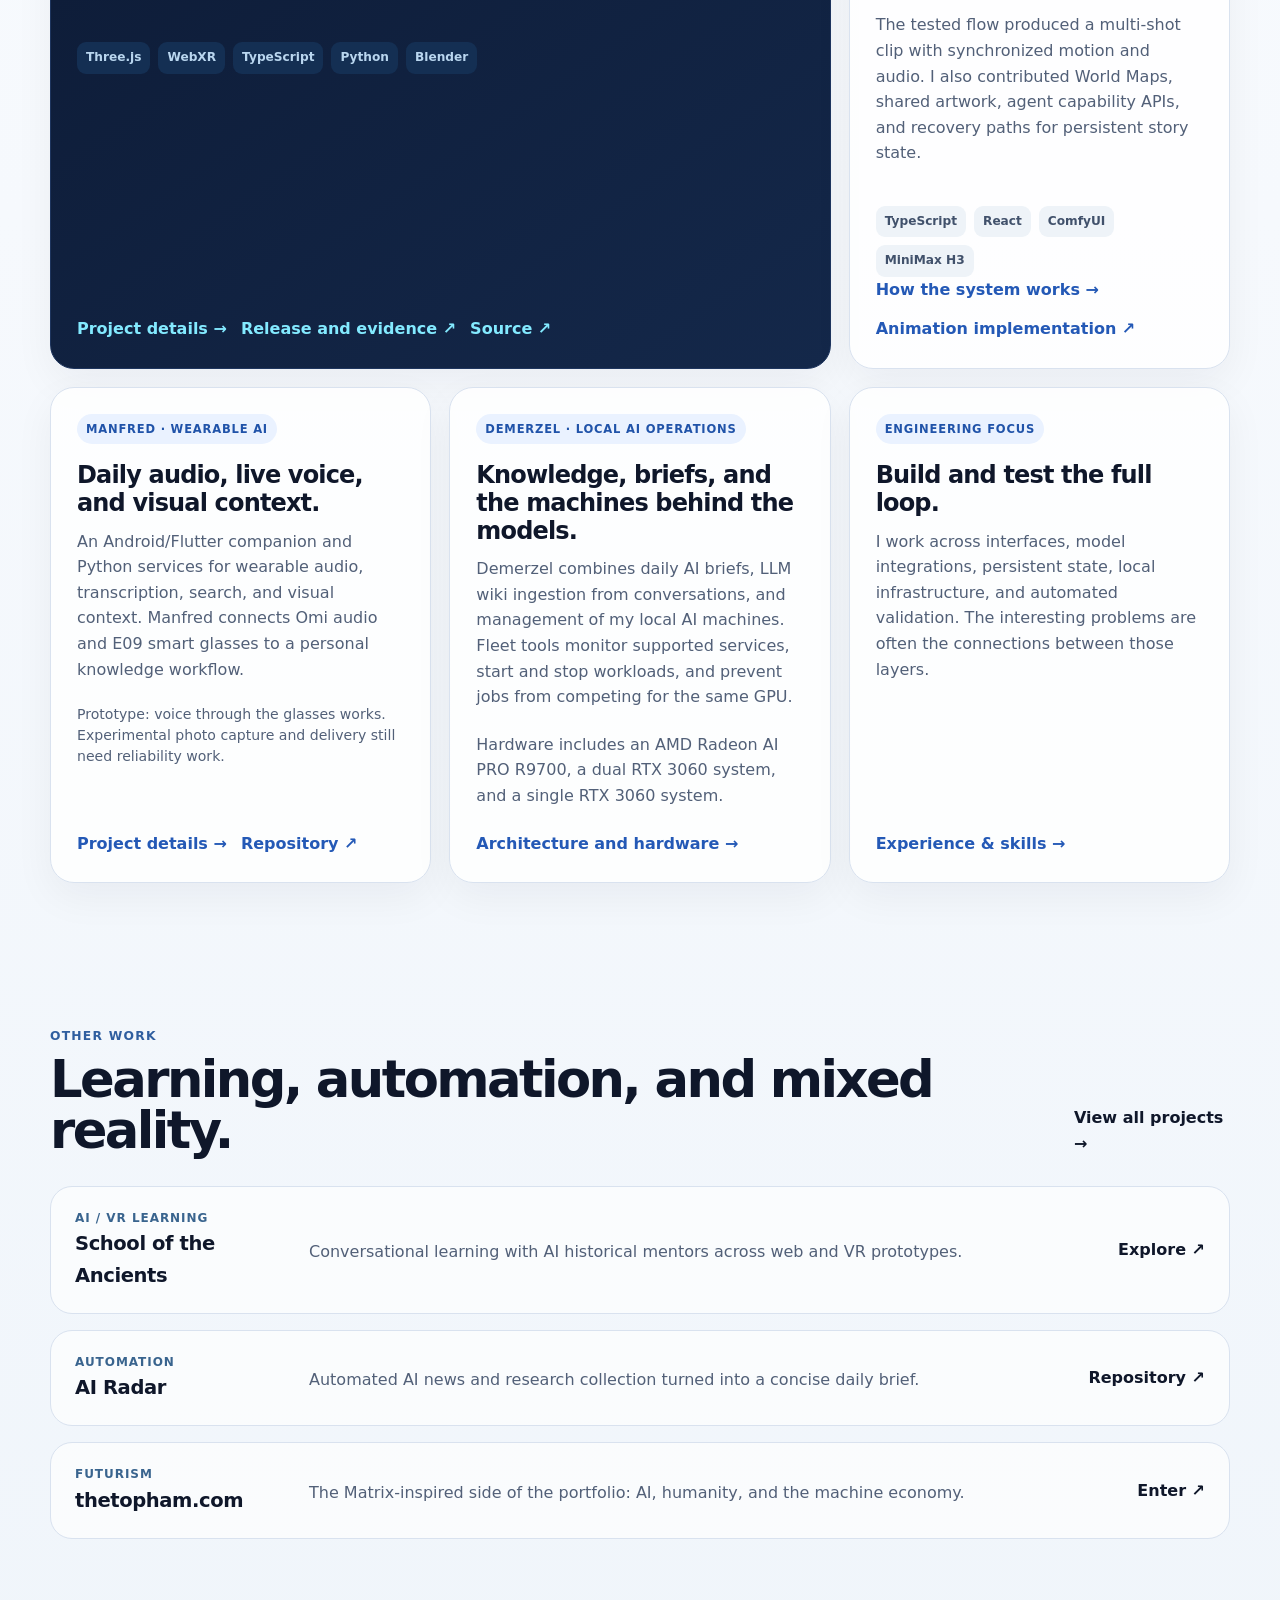
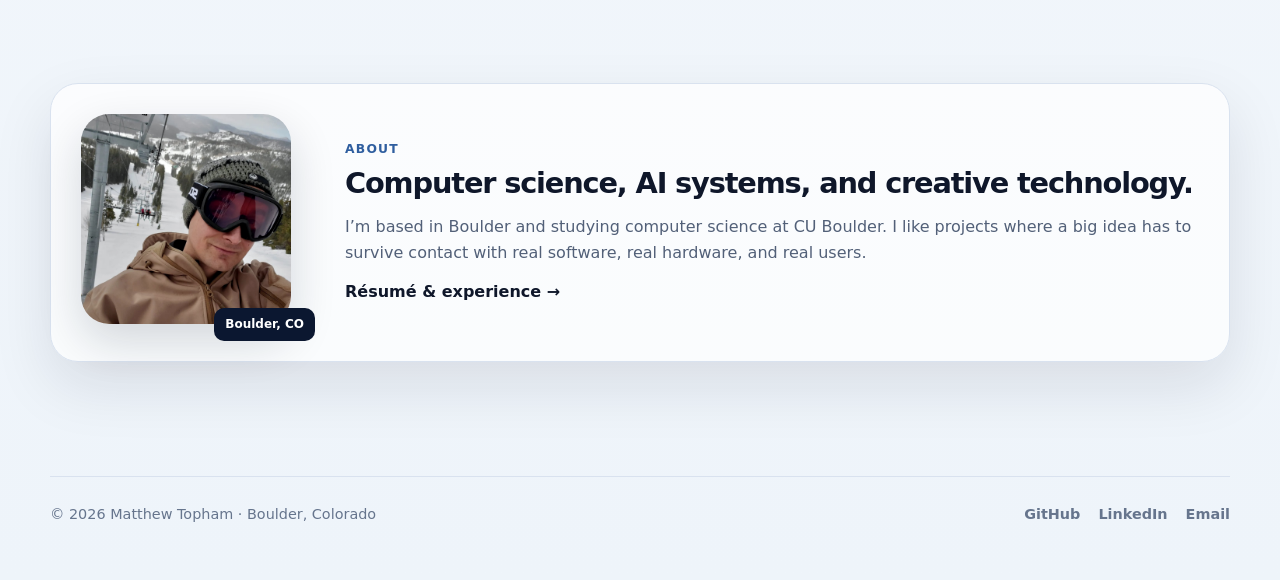
==== commit 6f60ffeb: "Refresh portfolio with Matrix WebXR release and project evidence" ====
--- a/index.html
+++ b/index.html
@@ -3,11 +3,11 @@
 <head>
   <meta charset="utf-8">
   <meta name="viewport" content="width=device-width,initial-scale=1">
-  <title>Matthew Topham · AI systems for stories, wearables, and local compute</title>
-  <meta name="description" content="CU Boulder CS student building interactive AI storytelling, wearable context systems, and local AI infrastructure.">
+  <title>Matthew Topham · AI tools for spatial creation and wearable context</title>
+  <meta name="description" content="CU Boulder CS student building Matrix, a voice-driven Three.js/WebXR world for desktop, VR, and AR, plus wearable AI and interactive storytelling tools.">
   <link rel="canonical" href="https://thetopham.github.io/">
-  <meta property="og:title" content="Matthew Topham · AI systems for stories, wearables, and local compute">
-  <meta property="og:description" content="CU Boulder CS student building interactive AI storytelling, wearable context systems, and local AI infrastructure.">
+  <meta property="og:title" content="Matthew Topham · AI tools for spatial creation and wearable context">
+  <meta property="og:description" content="CU Boulder CS student building Matrix, a voice-driven Three.js/WebXR world for desktop, VR, and AR, plus wearable AI and interactive storytelling tools.">
   <meta property="og:type" content="website">
   <meta property="og:url" content="https://thetopham.github.io/">
   <link rel="stylesheet" href="/resources/css/style.css">
@@ -15,18 +15,20 @@
 </head>
 <body class="portfolio-site">
 <a class="skip-link" href="#main">Skip to content</a>
-<header class="site-header"><div class="site-shell site-nav"><a class="brand" href="/">matt<span>.topham</span></a><nav class="nav-links" aria-label="Primary"><a aria-current="page" href="/">Home</a><a href="/views/projects.html">Projects</a><a href="/views/resume.html">Resume</a><a href="https://github.com/thetopham">GitHub</a><a class="matrix-link" href="https://thetopham.com/">Matrix mode ↗</a></nav></div></header>
+<header class="site-header"><div class="site-shell site-nav"><a class="brand" href="/">matt<span>.topham</span></a><nav class="nav-links" aria-label="Primary"><a aria-current="page" href="/">Home</a><a href="/views/projects.html">Projects</a><a href="/views/resume.html">Resume</a><a href="https://github.com/thetopham">GitHub</a><a class="matrix-link" href="https://thetopham.com/">Personal site ↗</a></nav></div></header>
 <main id="main">
 <section class="hero"><div class="site-shell hero-grid">
-<div><span class="eyebrow">Interactive stories · wearable AI · local compute</span><h1>AI systems that connect <em>stories, context, and compute.</em></h1><p class="hero-copy">I’m Matt, a computer science student at CU Boulder. I build end-to-end AI projects: a working roleplay-to-animation pipeline, wearable tools for daily context, and a small local AI fleet that supports both.</p><div class="cta-row"><a class="btn btn-primary" href="/views/projects.html">Explore the projects →</a><a class="btn btn-secondary" href="/views/resume.html">View résumé</a></div></div>
-<aside class="pipeline-card" aria-label="Marinara working animation pipeline"><div class="pipeline-label">Marinara · Working pipeline</div><h2>Roleplay → storyboard → keyframes → MiniMax H3 animation</h2><div class="pipe"><div class="pipe-step"><span class="pipe-num">01</span><div><strong>The roleplay is the script</strong><small>Dialogue and narration provide the story beats.</small></div></div><div class="pipe-step"><span class="pipe-num">02</span><div><strong>Ground the people and places</strong><small>Character sheets, personas, and World Maps artwork become references.</small></div></div><div class="pipe-step"><span class="pipe-num">03</span><div><strong>Plan each shot</strong><small>AI creates a storyboard and keyframes that establish what the scene should look like.</small></div></div><div class="pipe-step"><span class="pipe-num">04</span><div><strong>Animate locally</strong><small>ComfyUI sends the grounded frame and motion plan into MiniMax H3.</small></div></div></div><p class="pipeline-note">The H3 flow is implemented and has produced a successful multi-shot clip with synchronized motion and audio. The larger interactive-anime vision builds on top of this working foundation.</p></aside>
+<div><span class="eyebrow">Spatial creation · wearable AI</span><h1>AI tools for worlds <em>you can step into.</em></h1><p class="hero-copy">I’m Matt, a computer science student at CU Boulder. My latest project is Matrix: describe what you want to create, build it with AI, then explore the same persistent world in a browser, VR, or AR.</p><div class="cta-row"><a class="btn btn-primary" href="https://www.youtube.com/watch?v=RJhQpiS-w2o">Watch the Matrix demo ↗</a><a class="btn btn-secondary" href="/views/projects.html#matrix">Explore the project →</a></div></div>
+<aside class="pipeline-card" aria-label="Matrix voice-to-creation workflow"><div class="pipeline-label">Matrix · v1.1 released</div><h2>Describe it. Build it. Step inside.</h2><div class="pipe"><div class="pipe-step"><span class="pipe-num">01</span><div><strong>Talk to Operator</strong><small>Use voice or text with context from the current world.</small></div></div><div class="pipe-step"><span class="pipe-num">02</span><div><strong>Create and refine</strong><small>Codex, procedural tools, and Blender asset workflows build the scene.</small></div></div><div class="pipe-step"><span class="pipe-num">03</span><div><strong>Explore in VR or AR</strong><small>Place, grab, and arrange objects through WebXR.</small></div></div><div class="pipe-step"><span class="pipe-num">04</span><div><strong>Save and return</strong><small>Keep the world and continue where you left off.</small></div></div></div><p class="pipeline-note">v1.1 adds active-turn steering, precise placement points, and room-relative AR layout controls. <a href="https://github.com/School-of-the-Ancients/matrix-loading-operator/releases/tag/v1.1.0">Release notes and setup ↗</a></p></aside>
 </div></section>
-<section class="metrics" aria-label="Engineering highlights"><div class="site-shell metric-grid"><div class="metric"><b>100</b><span>merged Marinara pull requests</span></div><div class="metric"><b>H3</b><span>working local roleplay-animation workflow</span></div><div class="metric"><b>Wearables</b><span>Omi audio + E09 glasses</span></div><div class="metric"><b>3 GPU systems</b><span>managed local AI fleet</span></div></div></section>
-<section class="section"><div class="site-shell"><div class="section-head"><div><div class="section-kicker">Current work</div><h2>Three projects, one theme: AI that stays connected to context.</h2></div><p>I’m interested in more than isolated model calls. These projects connect AI to ongoing stories, daily life, and the hardware that runs it.</p></div><div class="system-grid">
-<article class="system-card featured"><span class="card-tag">Marinara · Interactive storytelling</span><h3>A working path from roleplay to animation.</h3><p>I implemented a MiniMax H3 / ComfyUI flow that turns roleplay narration into a storyboard, grounds characters with their sheets and personas, grounds locations with World Maps artwork, generates keyframes, and animates the resulting shots.</p><p>The broader direction is an interactive anime / multiverse experience: combine characters and worlds, switch between roleplay and game modes, make choices, then keep talking with characters in the context of recent adventures. That larger experience is the product direction; the H3 animation pipeline already works.</p><div class="stack-strip"><span class="chip">TypeScript</span><span class="chip">React</span><span class="chip">ComfyUI</span><span class="chip">MiniMax H3</span></div><div class="card-links"><a href="/views/projects.html#marinara">How the system works →</a><a href="https://github.com/Pasta-Devs/Marinara-Engine/pull/4840">Animation implementation ↗</a></div></article>
-<article class="system-card"><span class="card-tag">Manfred · Wearable AI</span><h3>Daily audio, live voice, and visual context.</h3><p>Manfred combines Omi audio transcription and lifelogging with E09 smart glasses connected to ChatGPT Live. The goal is a wearable interface that can hear daily context, support natural voice conversations, and share what the user is seeing through image uploads.</p><p class="status-note">Voice works today. Photo capture and delivery have been tested and are still being made more reliable.</p><div class="card-links"><a href="/views/projects.html#manfred">Project details →</a><a href="https://github.com/thetopham/manfred">Repository ↗</a></div></article>
+<section class="metrics" aria-label="Project highlights"><div class="site-shell metric-grid"><div class="metric"><b>v1.1</b><span>Matrix release · September 2026</span></div><div class="metric"><b>Desktop · VR · AR</b><span>one Three.js/WebXR world</span></div><div class="metric"><b>Voice + creation</b><span>Operator, Codex, and Blender</span></div><div class="metric"><b>Wearable context</b><span>Manfred prototype</span></div></div></section>
+<section class="section"><div class="site-shell"><div class="section-head"><div><div class="section-kicker">Current work</div><h2>From spatial worlds to everyday context.</h2></div><p>I work across interfaces, model integrations, persistent state, and the hardware behind them. Here’s what I’ve been building.</p></div><div class="system-grid">
+<article class="system-card featured"><span class="card-tag">Matrix · Latest work</span><h3>A persistent world you can create with AI.</h3><p>Matrix connects a Three.js/WebXR world to Codex, procedural creation, and Blender asset workflows. Use voice or text to create and change a scene, review the result, and keep refining it from desktop, VR, or AR.</p><p>v1.1 adds precise support-surface placement points, active-turn steering, and controls for moving a whole layout relative to a measured room. A separate PC-hosted AI Citizens prototype explores routines, needs, memory, and bounded interactions.</p><p class="status-note">v1.1 released September 29, 2026. Local services require setup; v1.2 work is in progress.</p><div class="stack-strip"><span class="chip">Three.js</span><span class="chip">WebXR</span><span class="chip">TypeScript</span><span class="chip">Python</span><span class="chip">Blender</span></div><div class="card-links"><a href="/views/projects.html#matrix">Project details →</a><a href="https://github.com/School-of-the-Ancients/matrix-loading-operator/releases/tag/v1.1.0">Release and evidence ↗</a><a href="https://github.com/School-of-the-Ancients/matrix-loading-operator">Source ↗</a></div></article>
+
+<article class="system-card"><span class="card-tag">Marinara · Interactive storytelling</span><h3>A working path from roleplay to animation.</h3><p>I implemented a MiniMax H3 / ComfyUI flow that turns roleplay narration into a storyboard, grounds characters with their sheets and personas, grounds locations with World Maps artwork, generates keyframes, and animates the resulting shots.</p><p>The tested flow produced a multi-shot clip with synchronized motion and audio. I also contributed World Maps, shared artwork, agent capability APIs, and recovery paths for persistent story state.</p><div class="stack-strip"><span class="chip">TypeScript</span><span class="chip">React</span><span class="chip">ComfyUI</span><span class="chip">MiniMax H3</span></div><div class="card-links"><a href="/views/projects.html#marinara">How the system works →</a><a href="https://github.com/Pasta-Devs/Marinara-Engine/pull/4840">Animation implementation ↗</a></div></article>
+<article class="system-card"><span class="card-tag">Manfred · Wearable AI</span><h3>Daily audio, live voice, and visual context.</h3><p>An Android/Flutter companion and Python services for wearable audio, transcription, search, and visual context. Manfred connects Omi audio and E09 smart glasses to a personal knowledge workflow.</p><p class="status-note">Prototype: voice through the glasses works. Experimental photo capture and delivery still need reliability work.</p><div class="card-links"><a href="/views/projects.html#manfred">Project details →</a><a href="https://github.com/thetopham/manfred">Repository ↗</a></div></article>
 <article class="system-card"><span class="card-tag">Demerzel · Local AI operations</span><h3>Knowledge, briefs, and the machines behind the models.</h3><p>Demerzel combines daily AI briefs, LLM wiki ingestion from conversations, and management of my local AI machines. Fleet tools monitor supported services, start and stop workloads, and prevent jobs from competing for the same GPU.</p><p>Hardware includes an AMD Radeon AI PRO R9700, a dual RTX 3060 system, and a single RTX 3060 system.</p><div class="card-links"><a href="/views/projects.html#demerzel">Architecture and hardware →</a></div></article>
-<article class="system-card"><span class="card-tag">Engineering focus</span><h3>Build the full loop, not just the prompt.</h3><p>I work across interfaces, model integrations, persistent state, local infrastructure, and automated validation. The interesting problems are often the connections between those layers.</p><div class="card-links"><a href="/views/resume.html">Experience &amp; skills →</a></div></article>
+<article class="system-card"><span class="card-tag">Engineering focus</span><h3>Build and test the full loop.</h3><p>I work across interfaces, model integrations, persistent state, local infrastructure, and automated validation. The interesting problems are often the connections between those layers.</p><div class="card-links"><a href="/views/resume.html">Experience &amp; skills →</a></div></article>
 </div></div></section>
 <section class="section"><div class="site-shell"><div class="section-head"><div><div class="section-kicker">Other work</div><h2>Learning, automation, and mixed reality.</h2></div><a class="text-link" href="/views/projects.html">View all projects →</a></div><div class="projects-list"><article class="project-row"><div><div class="project-type">AI / VR learning</div><h3>School of the Ancients</h3></div><p>Conversational learning with AI historical mentors across web and VR prototypes.</p><a class="project-link" href="https://github.com/School-of-the-Ancients">Explore ↗</a></article><article class="project-row"><div><div class="project-type">Automation</div><h3>AI Radar</h3></div><p>Automated AI news and research collection turned into a concise daily brief.</p><a class="project-link" href="https://github.com/thetopham/ai-radar">Repository ↗</a></article><article class="project-row"><div><div class="project-type">Futurism</div><h3>thetopham.com</h3></div><p>The Matrix-inspired side of the portfolio: AI, humanity, and the machine economy.</p><a class="project-link" href="https://thetopham.com/">Enter ↗</a></article></div></div></section>
 <section class="section"><div class="site-shell"><div class="about-panel"><div class="portrait-wrap"><img class="portrait" src="/resources/img/img1.jpg" width="210" height="210" loading="lazy" alt="Matthew Topham"></div><div><div class="section-kicker">About</div><h3>Computer science, AI systems, and creative technology.</h3><p>I’m based in Boulder and studying computer science at CU Boulder. I like projects where a big idea has to survive contact with real software, real hardware, and real users.</p><a class="text-link" href="/views/resume.html">Résumé &amp; experience →</a></div></div></div></section>
--- a/resources/css/refresh.css
+++ b/resources/css/refresh.css
@@ -17,3 +17,8 @@
 .hardware-list dd{margin:.3rem 0 0;color:var(--muted)}
 @media(max-width:360px){.eyebrow{font-size:.68rem}}
 @media print{.skip-link{display:none!important}}
+
+/* Keep the latest-work links above the decorative gradient. */
+.pipeline-card::after{pointer-events:none}
+.pipeline-note a{color:#d8f5ff;text-underline-offset:3px}
+.metric b{font-size:clamp(1.05rem,2.3vw,1.55rem)}
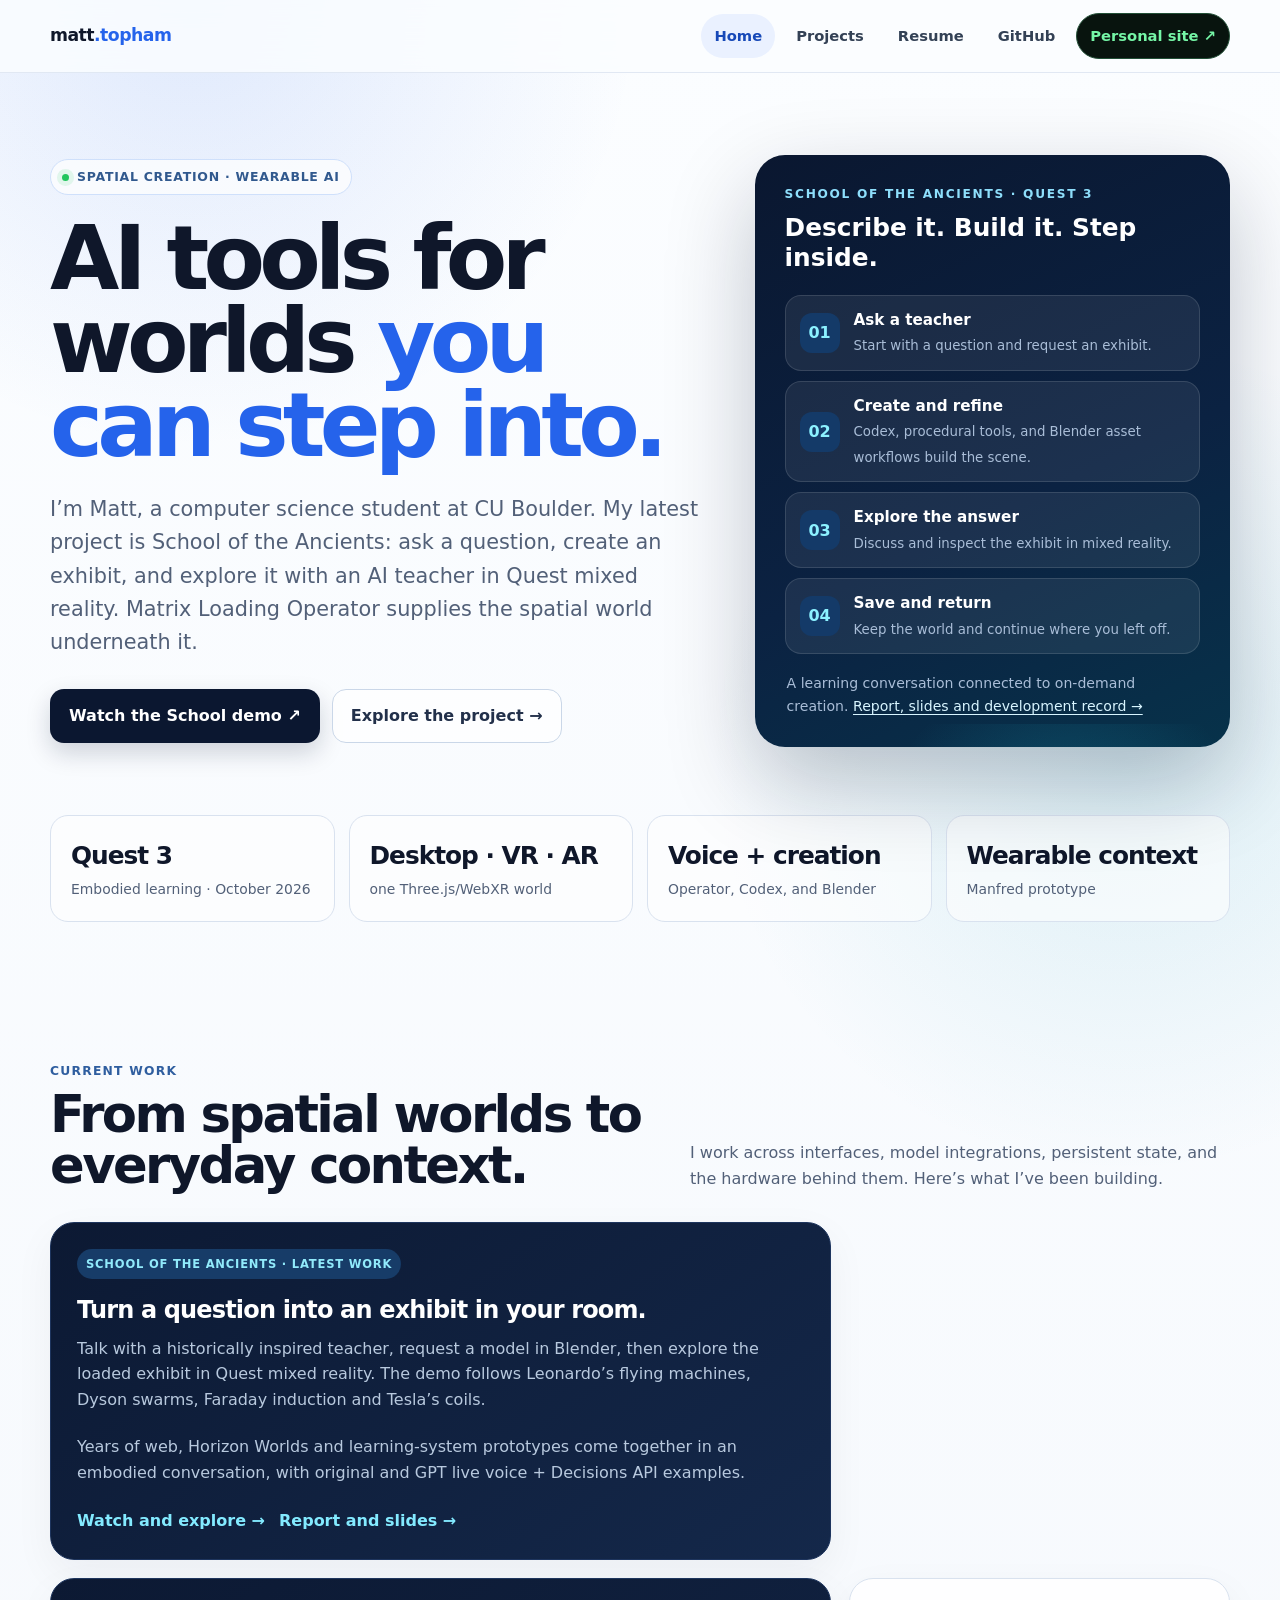
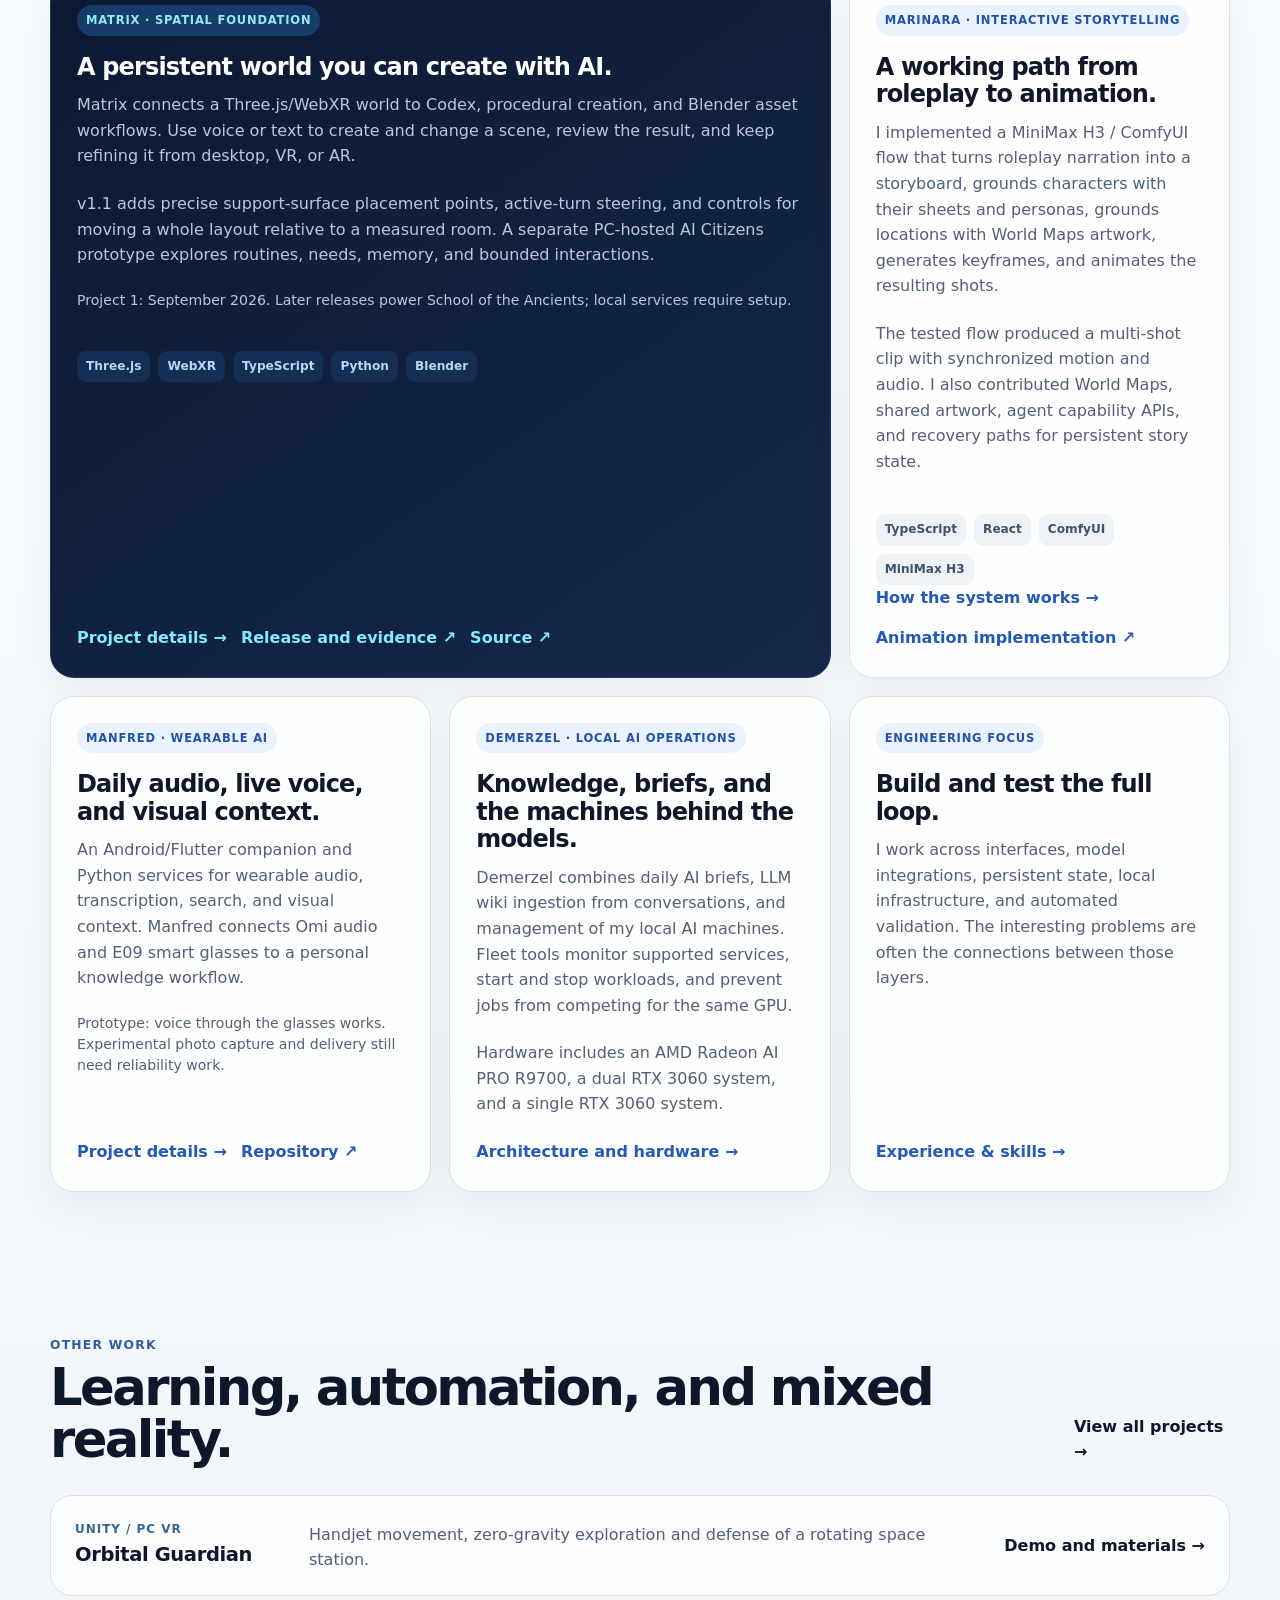
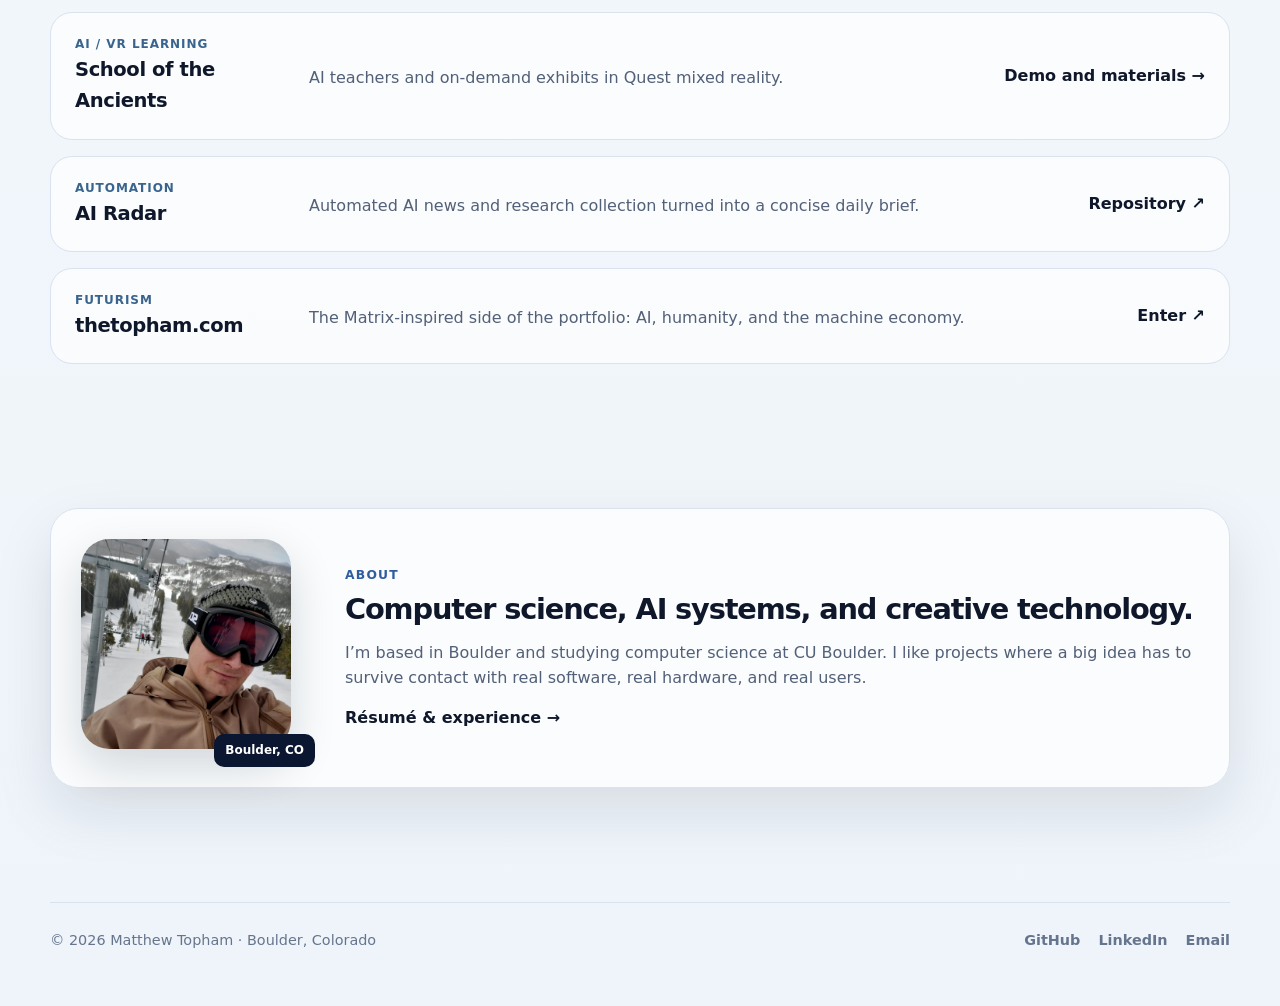
==== commit 595c46a9: "Add Quest project case studies and downloadable materials" ====
--- a/index.html
+++ b/index.html
@@ -4,10 +4,10 @@
   <meta charset="utf-8">
   <meta name="viewport" content="width=device-width,initial-scale=1">
   <title>Matthew Topham · AI tools for spatial creation and wearable context</title>
-  <meta name="description" content="CU Boulder CS student building Matrix, a voice-driven Three.js/WebXR world for desktop, VR, and AR, plus wearable AI and interactive storytelling tools.">
+  <meta name="description" content="CU Boulder CS student building School of the Ancients, Matrix spatial creation, wearable AI and interactive storytelling tools.">
   <link rel="canonical" href="https://thetopham.github.io/">
   <meta property="og:title" content="Matthew Topham · AI tools for spatial creation and wearable context">
-  <meta property="og:description" content="CU Boulder CS student building Matrix, a voice-driven Three.js/WebXR world for desktop, VR, and AR, plus wearable AI and interactive storytelling tools.">
+  <meta property="og:description" content="CU Boulder CS student building School of the Ancients, Matrix spatial creation, wearable AI and interactive storytelling tools.">
   <meta property="og:type" content="website">
   <meta property="og:url" content="https://thetopham.github.io/">
   <link rel="stylesheet" href="/resources/css/style.css">
@@ -18,19 +18,19 @@
 <header class="site-header"><div class="site-shell site-nav"><a class="brand" href="/">matt<span>.topham</span></a><nav class="nav-links" aria-label="Primary"><a aria-current="page" href="/">Home</a><a href="/views/projects.html">Projects</a><a href="/views/resume.html">Resume</a><a href="https://github.com/thetopham">GitHub</a><a class="matrix-link" href="https://thetopham.com/">Personal site ↗</a></nav></div></header>
 <main id="main">
 <section class="hero"><div class="site-shell hero-grid">
-<div><span class="eyebrow">Spatial creation · wearable AI</span><h1>AI tools for worlds <em>you can step into.</em></h1><p class="hero-copy">I’m Matt, a computer science student at CU Boulder. My latest project is Matrix: describe what you want to create, build it with AI, then explore the same persistent world in a browser, VR, or AR.</p><div class="cta-row"><a class="btn btn-primary" href="https://www.youtube.com/watch?v=RJhQpiS-w2o">Watch the Matrix demo ↗</a><a class="btn btn-secondary" href="/views/projects.html#matrix">Explore the project →</a></div></div>
-<aside class="pipeline-card" aria-label="Matrix voice-to-creation workflow"><div class="pipeline-label">Matrix · v1.1 released</div><h2>Describe it. Build it. Step inside.</h2><div class="pipe"><div class="pipe-step"><span class="pipe-num">01</span><div><strong>Talk to Operator</strong><small>Use voice or text with context from the current world.</small></div></div><div class="pipe-step"><span class="pipe-num">02</span><div><strong>Create and refine</strong><small>Codex, procedural tools, and Blender asset workflows build the scene.</small></div></div><div class="pipe-step"><span class="pipe-num">03</span><div><strong>Explore in VR or AR</strong><small>Place, grab, and arrange objects through WebXR.</small></div></div><div class="pipe-step"><span class="pipe-num">04</span><div><strong>Save and return</strong><small>Keep the world and continue where you left off.</small></div></div></div><p class="pipeline-note">v1.1 adds active-turn steering, precise placement points, and room-relative AR layout controls. <a href="https://github.com/School-of-the-Ancients/matrix-loading-operator/releases/tag/v1.1.0">Release notes and setup ↗</a></p></aside>
+<div><span class="eyebrow">Spatial creation · wearable AI</span><h1>AI tools for worlds <em>you can step into.</em></h1><p class="hero-copy">I’m Matt, a computer science student at CU Boulder. My latest project is School of the Ancients: ask a question, create an exhibit, and explore it with an AI teacher in Quest mixed reality. Matrix Loading Operator supplies the spatial world underneath it.</p><div class="cta-row"><a class="btn btn-primary" href="https://www.youtube.com/watch?v=zFG1tiifpe4">Watch the School demo ↗</a><a class="btn btn-secondary" href="/views/school-of-the-ancients.html">Explore the project →</a></div></div>
+<aside class="pipeline-card" aria-label="Matrix voice-to-creation workflow"><div class="pipeline-label">School of the Ancients · Quest 3</div><h2>Describe it. Build it. Step inside.</h2><div class="pipe"><div class="pipe-step"><span class="pipe-num">01</span><div><strong>Ask a teacher</strong><small>Start with a question and request an exhibit.</small></div></div><div class="pipe-step"><span class="pipe-num">02</span><div><strong>Create and refine</strong><small>Codex, procedural tools, and Blender asset workflows build the scene.</small></div></div><div class="pipe-step"><span class="pipe-num">03</span><div><strong>Explore the answer</strong><small>Discuss and inspect the exhibit in mixed reality.</small></div></div><div class="pipe-step"><span class="pipe-num">04</span><div><strong>Save and return</strong><small>Keep the world and continue where you left off.</small></div></div></div><p class="pipeline-note">A learning conversation connected to on-demand creation. <a href="/views/school-of-the-ancients.html#downloads">Report, slides and development record →</a></p></aside>
 </div></section>
-<section class="metrics" aria-label="Project highlights"><div class="site-shell metric-grid"><div class="metric"><b>v1.1</b><span>Matrix release · September 2026</span></div><div class="metric"><b>Desktop · VR · AR</b><span>one Three.js/WebXR world</span></div><div class="metric"><b>Voice + creation</b><span>Operator, Codex, and Blender</span></div><div class="metric"><b>Wearable context</b><span>Manfred prototype</span></div></div></section>
-<section class="section"><div class="site-shell"><div class="section-head"><div><div class="section-kicker">Current work</div><h2>From spatial worlds to everyday context.</h2></div><p>I work across interfaces, model integrations, persistent state, and the hardware behind them. Here’s what I’ve been building.</p></div><div class="system-grid">
-<article class="system-card featured"><span class="card-tag">Matrix · Latest work</span><h3>A persistent world you can create with AI.</h3><p>Matrix connects a Three.js/WebXR world to Codex, procedural creation, and Blender asset workflows. Use voice or text to create and change a scene, review the result, and keep refining it from desktop, VR, or AR.</p><p>v1.1 adds precise support-surface placement points, active-turn steering, and controls for moving a whole layout relative to a measured room. A separate PC-hosted AI Citizens prototype explores routines, needs, memory, and bounded interactions.</p><p class="status-note">v1.1 released September 29, 2026. Local services require setup; v1.2 work is in progress.</p><div class="stack-strip"><span class="chip">Three.js</span><span class="chip">WebXR</span><span class="chip">TypeScript</span><span class="chip">Python</span><span class="chip">Blender</span></div><div class="card-links"><a href="/views/projects.html#matrix">Project details →</a><a href="https://github.com/School-of-the-Ancients/matrix-loading-operator/releases/tag/v1.1.0">Release and evidence ↗</a><a href="https://github.com/School-of-the-Ancients/matrix-loading-operator">Source ↗</a></div></article>
+<section class="metrics" aria-label="Project highlights"><div class="site-shell metric-grid"><div class="metric"><b>Quest 3</b><span>Embodied learning · October 2026</span></div><div class="metric"><b>Desktop · VR · AR</b><span>one Three.js/WebXR world</span></div><div class="metric"><b>Voice + creation</b><span>Operator, Codex, and Blender</span></div><div class="metric"><b>Wearable context</b><span>Manfred prototype</span></div></div></section>
+<section class="section"><div class="site-shell"><div class="section-head"><div><div class="section-kicker">Current work</div><h2>From spatial worlds to everyday context.</h2></div><p>I work across interfaces, model integrations, persistent state, and the hardware behind them. Here’s what I’ve been building.</p></div><div class="system-grid"><article class="system-card featured"><span class="card-tag">School of the Ancients · Latest work</span><h3>Turn a question into an exhibit in your room.</h3><p>Talk with a historically inspired teacher, request a model in Blender, then explore the loaded exhibit in Quest mixed reality. The demo follows Leonardo’s flying machines, Dyson swarms, Faraday induction and Tesla’s coils.</p><p>Years of web, Horizon Worlds and learning-system prototypes come together in an embodied conversation, with original and GPT live voice + Decisions API examples.</p><div class="card-links"><a href="/views/school-of-the-ancients.html">Watch and explore →</a><a href="/views/school-of-the-ancients.html#downloads">Report and slides →</a></div></article>
+<article class="system-card featured"><span class="card-tag">Matrix · Spatial foundation</span><h3>A persistent world you can create with AI.</h3><p>Matrix connects a Three.js/WebXR world to Codex, procedural creation, and Blender asset workflows. Use voice or text to create and change a scene, review the result, and keep refining it from desktop, VR, or AR.</p><p>v1.1 adds precise support-surface placement points, active-turn steering, and controls for moving a whole layout relative to a measured room. A separate PC-hosted AI Citizens prototype explores routines, needs, memory, and bounded interactions.</p><p class="status-note">Project 1: September 2026. Later releases power School of the Ancients; local services require setup.</p><div class="stack-strip"><span class="chip">Three.js</span><span class="chip">WebXR</span><span class="chip">TypeScript</span><span class="chip">Python</span><span class="chip">Blender</span></div><div class="card-links"><a href="/views/projects.html#matrix">Project details →</a><a href="https://github.com/School-of-the-Ancients/matrix-loading-operator/releases/tag/v1.1.0">Release and evidence ↗</a><a href="https://github.com/School-of-the-Ancients/matrix-loading-operator">Source ↗</a></div></article>
 
 <article class="system-card"><span class="card-tag">Marinara · Interactive storytelling</span><h3>A working path from roleplay to animation.</h3><p>I implemented a MiniMax H3 / ComfyUI flow that turns roleplay narration into a storyboard, grounds characters with their sheets and personas, grounds locations with World Maps artwork, generates keyframes, and animates the resulting shots.</p><p>The tested flow produced a multi-shot clip with synchronized motion and audio. I also contributed World Maps, shared artwork, agent capability APIs, and recovery paths for persistent story state.</p><div class="stack-strip"><span class="chip">TypeScript</span><span class="chip">React</span><span class="chip">ComfyUI</span><span class="chip">MiniMax H3</span></div><div class="card-links"><a href="/views/projects.html#marinara">How the system works →</a><a href="https://github.com/Pasta-Devs/Marinara-Engine/pull/4840">Animation implementation ↗</a></div></article>
 <article class="system-card"><span class="card-tag">Manfred · Wearable AI</span><h3>Daily audio, live voice, and visual context.</h3><p>An Android/Flutter companion and Python services for wearable audio, transcription, search, and visual context. Manfred connects Omi audio and E09 smart glasses to a personal knowledge workflow.</p><p class="status-note">Prototype: voice through the glasses works. Experimental photo capture and delivery still need reliability work.</p><div class="card-links"><a href="/views/projects.html#manfred">Project details →</a><a href="https://github.com/thetopham/manfred">Repository ↗</a></div></article>
 <article class="system-card"><span class="card-tag">Demerzel · Local AI operations</span><h3>Knowledge, briefs, and the machines behind the models.</h3><p>Demerzel combines daily AI briefs, LLM wiki ingestion from conversations, and management of my local AI machines. Fleet tools monitor supported services, start and stop workloads, and prevent jobs from competing for the same GPU.</p><p>Hardware includes an AMD Radeon AI PRO R9700, a dual RTX 3060 system, and a single RTX 3060 system.</p><div class="card-links"><a href="/views/projects.html#demerzel">Architecture and hardware →</a></div></article>
 <article class="system-card"><span class="card-tag">Engineering focus</span><h3>Build and test the full loop.</h3><p>I work across interfaces, model integrations, persistent state, local infrastructure, and automated validation. The interesting problems are often the connections between those layers.</p><div class="card-links"><a href="/views/resume.html">Experience &amp; skills →</a></div></article>
 </div></div></section>
-<section class="section"><div class="site-shell"><div class="section-head"><div><div class="section-kicker">Other work</div><h2>Learning, automation, and mixed reality.</h2></div><a class="text-link" href="/views/projects.html">View all projects →</a></div><div class="projects-list"><article class="project-row"><div><div class="project-type">AI / VR learning</div><h3>School of the Ancients</h3></div><p>Conversational learning with AI historical mentors across web and VR prototypes.</p><a class="project-link" href="https://github.com/School-of-the-Ancients">Explore ↗</a></article><article class="project-row"><div><div class="project-type">Automation</div><h3>AI Radar</h3></div><p>Automated AI news and research collection turned into a concise daily brief.</p><a class="project-link" href="https://github.com/thetopham/ai-radar">Repository ↗</a></article><article class="project-row"><div><div class="project-type">Futurism</div><h3>thetopham.com</h3></div><p>The Matrix-inspired side of the portfolio: AI, humanity, and the machine economy.</p><a class="project-link" href="https://thetopham.com/">Enter ↗</a></article></div></div></section>
+<section class="section"><div class="site-shell"><div class="section-head"><div><div class="section-kicker">Other work</div><h2>Learning, automation, and mixed reality.</h2></div><a class="text-link" href="/views/projects.html">View all projects →</a></div><div class="projects-list"><article class="project-row"><div><div class="project-type">Unity / PC VR</div><h3>Orbital Guardian</h3></div><p>Handjet movement, zero-gravity exploration and defense of a rotating space station.</p><a class="project-link" href="/views/orbital-guardian.html">Demo and materials →</a></article><article class="project-row"><div><div class="project-type">AI / VR learning</div><h3>School of the Ancients</h3></div><p>AI teachers and on-demand exhibits in Quest mixed reality.</p><a class="project-link" href="/views/school-of-the-ancients.html">Demo and materials →</a></article><article class="project-row"><div><div class="project-type">Automation</div><h3>AI Radar</h3></div><p>Automated AI news and research collection turned into a concise daily brief.</p><a class="project-link" href="https://github.com/thetopham/ai-radar">Repository ↗</a></article><article class="project-row"><div><div class="project-type">Futurism</div><h3>thetopham.com</h3></div><p>The Matrix-inspired side of the portfolio: AI, humanity, and the machine economy.</p><a class="project-link" href="https://thetopham.com/">Enter ↗</a></article></div></div></section>
 <section class="section"><div class="site-shell"><div class="about-panel"><div class="portrait-wrap"><img class="portrait" src="/resources/img/img1.jpg" width="210" height="210" loading="lazy" alt="Matthew Topham"></div><div><div class="section-kicker">About</div><h3>Computer science, AI systems, and creative technology.</h3><p>I’m based in Boulder and studying computer science at CU Boulder. I like projects where a big idea has to survive contact with real software, real hardware, and real users.</p><a class="text-link" href="/views/resume.html">Résumé &amp; experience →</a></div></div></div></section>
 </main>
 <footer class="footer"><div class="site-shell footer-inner"><span>© 2026 Matthew Topham · Boulder, Colorado</span><div class="footer-links"><a href="https://github.com/thetopham">GitHub</a><a href="https://www.linkedin.com/in/mrtopham">LinkedIn</a><a href="mailto:thetopham@gmail.com">Email</a></div></div></footer>
--- a/resources/css/refresh.css
+++ b/resources/css/refresh.css
@@ -22,3 +22,6 @@
 .pipeline-card::after{pointer-events:none}
 .pipeline-note a{color:#d8f5ff;text-underline-offset:3px}
 .metric b{font-size:clamp(1.05rem,2.3vw,1.55rem)}
+
+/* Project case studies and downloadable submission materials. */
+.project-kicker{margin-top:32px}.project-story{max-width:960px}.project-story .story-section{margin:64px 0}.project-story h2{font-size:clamp(1.65rem,4vw,2.5rem);line-height:1.12;letter-spacing:-.04em}.project-story p{font-size:1.06rem;color:var(--muted);max-width:78ch}.demo-embed{position:relative;aspect-ratio:16/9;background:var(--navy);border-radius:20px;overflow:hidden;box-shadow:var(--shadow)}.demo-embed iframe{width:100%;height:100%;border:0}.video-fallback{font-size:.9rem!important}.download-grid{display:grid;grid-template-columns:repeat(2,minmax(0,1fr));gap:14px;margin-top:24px}.download-link{display:flex;flex-direction:column;padding:22px;border:1px solid var(--line);border-radius:16px;background:white;text-decoration:none}.download-link:hover{border-color:var(--blue)}.download-link strong{color:var(--blue)}.download-link span{font-size:.84rem;color:var(--muted);margin-top:5px}.project-figure{margin:48px 0}.project-figure img{display:block;max-width:100%;height:auto;border-radius:18px}.project-figure figcaption{font-size:.85rem;color:var(--muted);margin-top:8px}.project-timeline{padding-left:24px}.project-timeline li{padding:0 0 18px 12px}.project-timeline p{margin:6px 0}.story-flow{display:flex;flex-wrap:wrap;gap:10px;margin:24px 0}.story-flow span{background:#eaf2ff;border:1px solid #cfe0fb;padding:10px 14px;border-radius:10px;font-weight:700}.project-story .card-links{margin-top:22px}.project-story .technical{margin-top:28px}@media(max-width:640px){.download-grid{grid-template-columns:1fr}.project-story .story-section{margin:44px 0}.demo-embed{border-radius:12px}}
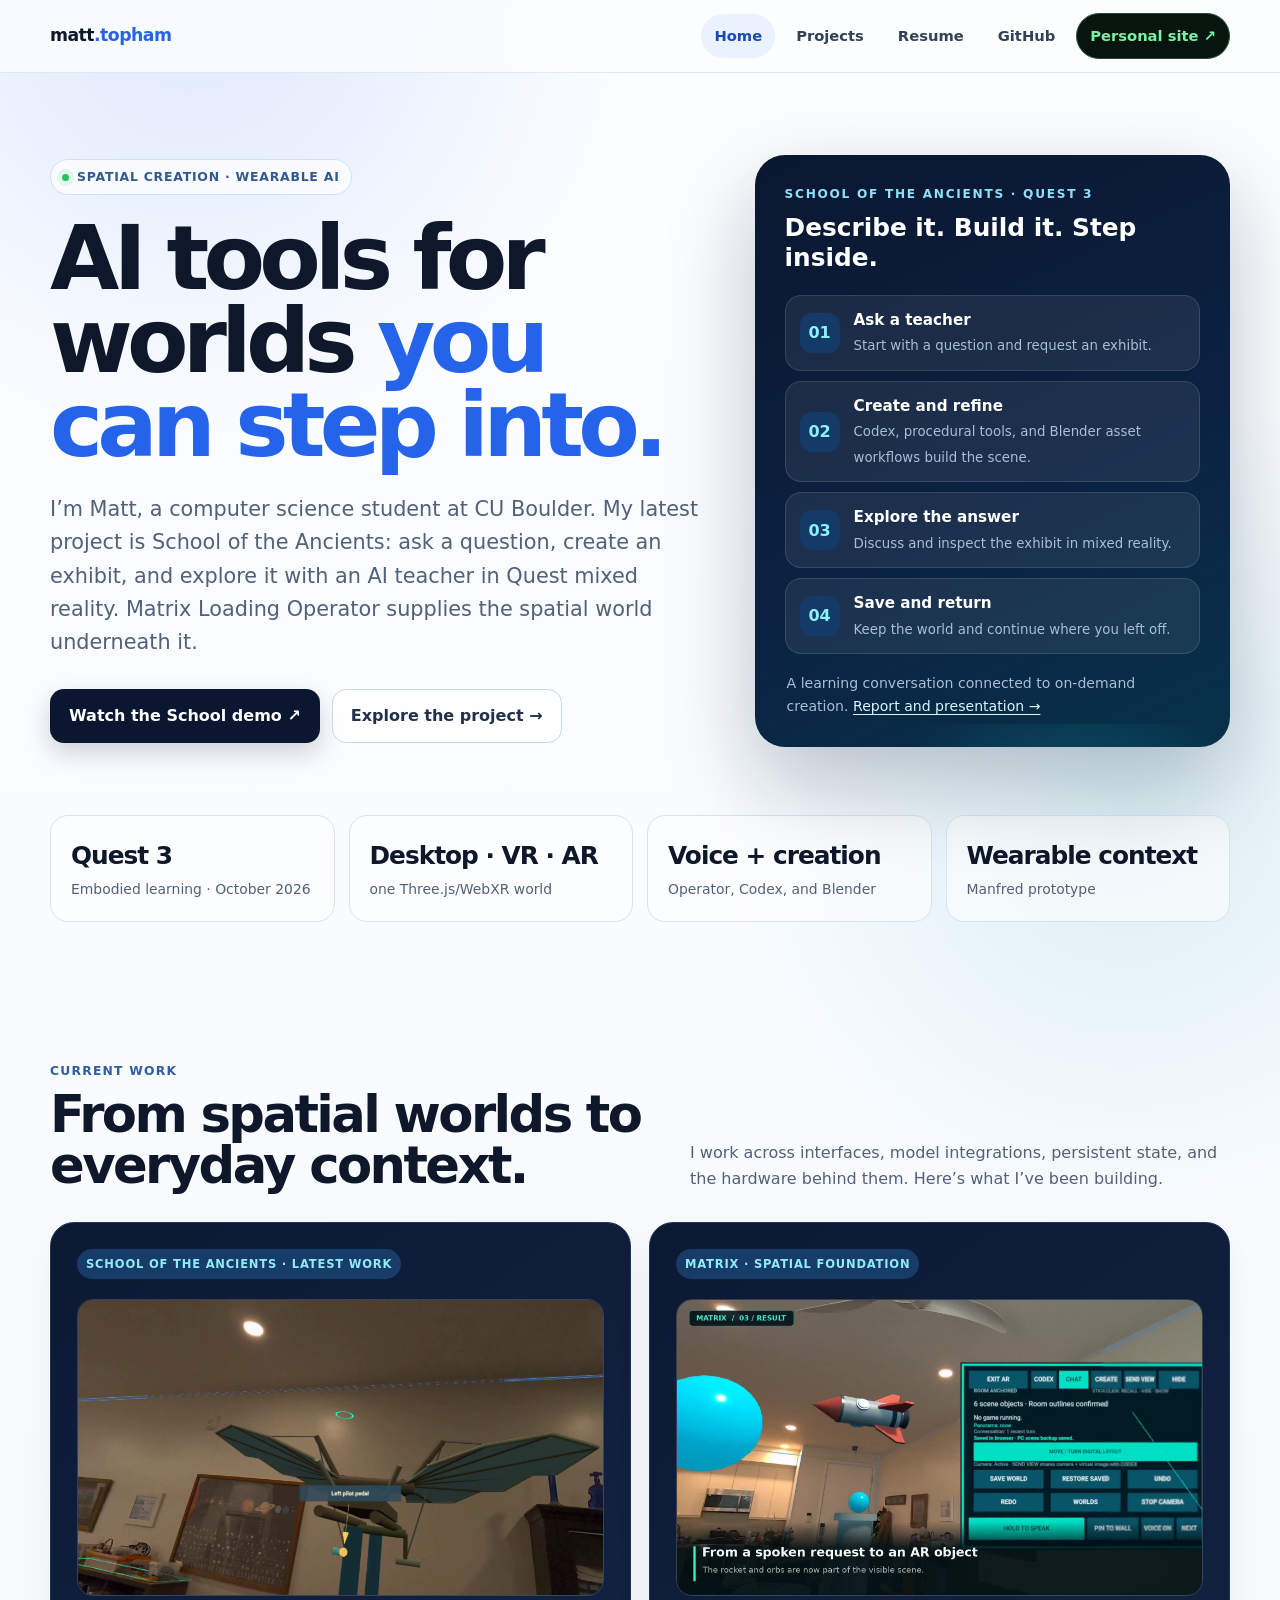
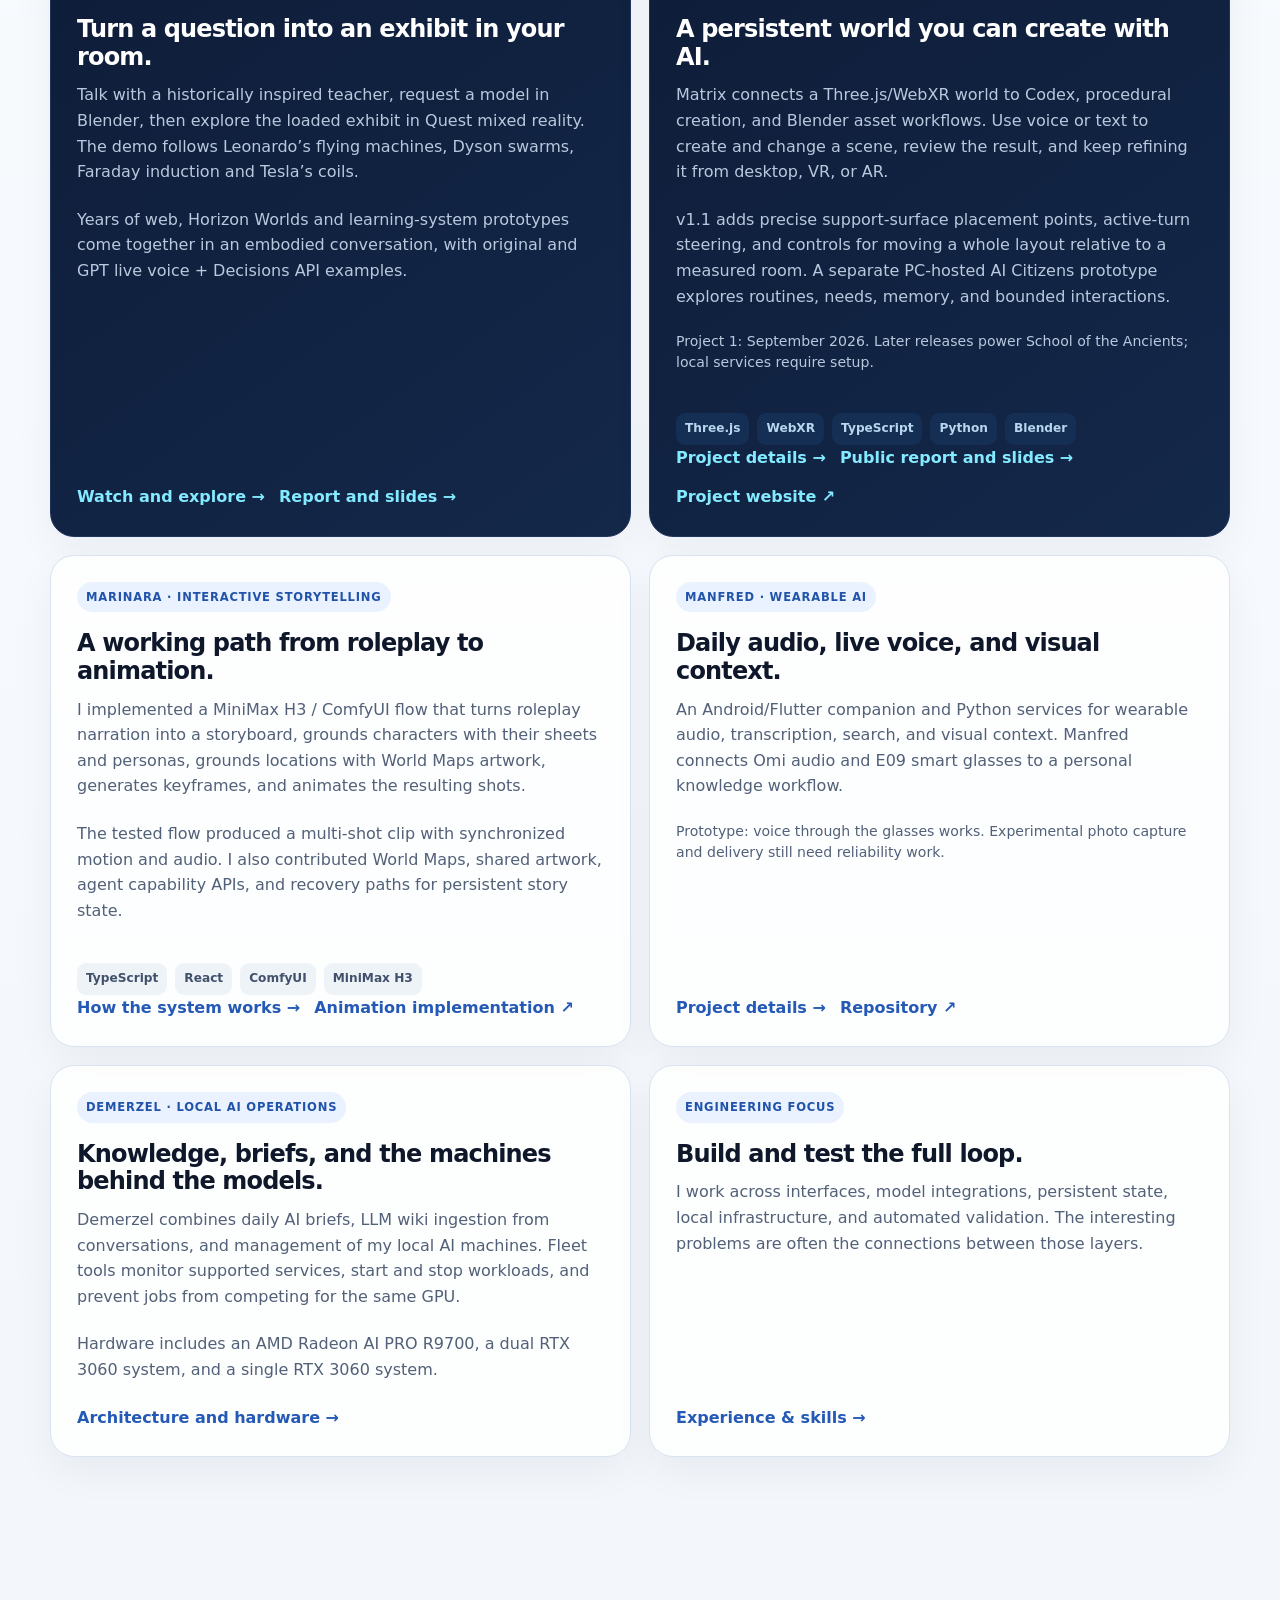
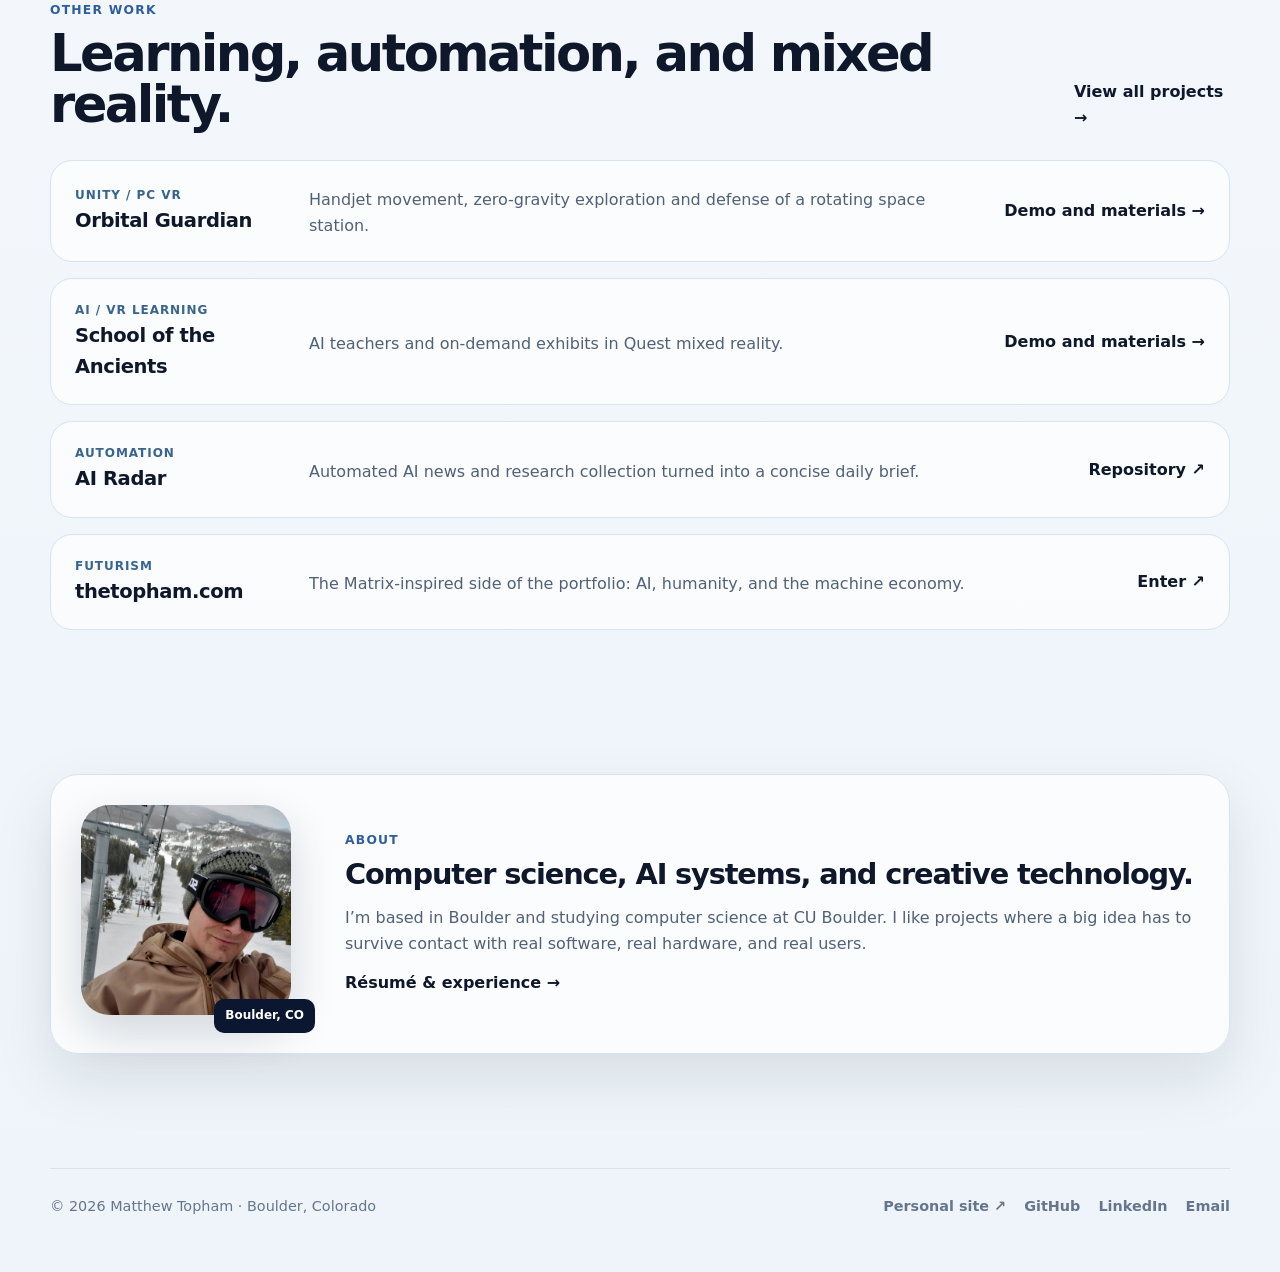
==== commit ef7e5b60: "Polish public portfolio and remove source downloads" ====
--- a/index.html
+++ b/index.html
@@ -19,11 +19,11 @@
 <main id="main">
 <section class="hero"><div class="site-shell hero-grid">
 <div><span class="eyebrow">Spatial creation · wearable AI</span><h1>AI tools for worlds <em>you can step into.</em></h1><p class="hero-copy">I’m Matt, a computer science student at CU Boulder. My latest project is School of the Ancients: ask a question, create an exhibit, and explore it with an AI teacher in Quest mixed reality. Matrix Loading Operator supplies the spatial world underneath it.</p><div class="cta-row"><a class="btn btn-primary" href="https://www.youtube.com/watch?v=zFG1tiifpe4">Watch the School demo ↗</a><a class="btn btn-secondary" href="/views/school-of-the-ancients.html">Explore the project →</a></div></div>
-<aside class="pipeline-card" aria-label="Matrix voice-to-creation workflow"><div class="pipeline-label">School of the Ancients · Quest 3</div><h2>Describe it. Build it. Step inside.</h2><div class="pipe"><div class="pipe-step"><span class="pipe-num">01</span><div><strong>Ask a teacher</strong><small>Start with a question and request an exhibit.</small></div></div><div class="pipe-step"><span class="pipe-num">02</span><div><strong>Create and refine</strong><small>Codex, procedural tools, and Blender asset workflows build the scene.</small></div></div><div class="pipe-step"><span class="pipe-num">03</span><div><strong>Explore the answer</strong><small>Discuss and inspect the exhibit in mixed reality.</small></div></div><div class="pipe-step"><span class="pipe-num">04</span><div><strong>Save and return</strong><small>Keep the world and continue where you left off.</small></div></div></div><p class="pipeline-note">A learning conversation connected to on-demand creation. <a href="/views/school-of-the-ancients.html#downloads">Report, slides and development record →</a></p></aside>
+<aside class="pipeline-card" aria-label="Matrix voice-to-creation workflow"><div class="pipeline-label">School of the Ancients · Quest 3</div><h2>Describe it. Build it. Step inside.</h2><div class="pipe"><div class="pipe-step"><span class="pipe-num">01</span><div><strong>Ask a teacher</strong><small>Start with a question and request an exhibit.</small></div></div><div class="pipe-step"><span class="pipe-num">02</span><div><strong>Create and refine</strong><small>Codex, procedural tools, and Blender asset workflows build the scene.</small></div></div><div class="pipe-step"><span class="pipe-num">03</span><div><strong>Explore the answer</strong><small>Discuss and inspect the exhibit in mixed reality.</small></div></div><div class="pipe-step"><span class="pipe-num">04</span><div><strong>Save and return</strong><small>Keep the world and continue where you left off.</small></div></div></div><p class="pipeline-note">A learning conversation connected to on-demand creation. <a href="/views/school-of-the-ancients.html#downloads">Report and presentation →</a></p></aside>
 </div></section>
 <section class="metrics" aria-label="Project highlights"><div class="site-shell metric-grid"><div class="metric"><b>Quest 3</b><span>Embodied learning · October 2026</span></div><div class="metric"><b>Desktop · VR · AR</b><span>one Three.js/WebXR world</span></div><div class="metric"><b>Voice + creation</b><span>Operator, Codex, and Blender</span></div><div class="metric"><b>Wearable context</b><span>Manfred prototype</span></div></div></section>
-<section class="section"><div class="site-shell"><div class="section-head"><div><div class="section-kicker">Current work</div><h2>From spatial worlds to everyday context.</h2></div><p>I work across interfaces, model integrations, persistent state, and the hardware behind them. Here’s what I’ve been building.</p></div><div class="system-grid"><article class="system-card featured"><span class="card-tag">School of the Ancients · Latest work</span><h3>Turn a question into an exhibit in your room.</h3><p>Talk with a historically inspired teacher, request a model in Blender, then explore the loaded exhibit in Quest mixed reality. The demo follows Leonardo’s flying machines, Dyson swarms, Faraday induction and Tesla’s coils.</p><p>Years of web, Horizon Worlds and learning-system prototypes come together in an embodied conversation, with original and GPT live voice + Decisions API examples.</p><div class="card-links"><a href="/views/school-of-the-ancients.html">Watch and explore →</a><a href="/views/school-of-the-ancients.html#downloads">Report and slides →</a></div></article>
-<article class="system-card featured"><span class="card-tag">Matrix · Spatial foundation</span><h3>A persistent world you can create with AI.</h3><p>Matrix connects a Three.js/WebXR world to Codex, procedural creation, and Blender asset workflows. Use voice or text to create and change a scene, review the result, and keep refining it from desktop, VR, or AR.</p><p>v1.1 adds precise support-surface placement points, active-turn steering, and controls for moving a whole layout relative to a measured room. A separate PC-hosted AI Citizens prototype explores routines, needs, memory, and bounded interactions.</p><p class="status-note">Project 1: September 2026. Later releases power School of the Ancients; local services require setup.</p><div class="stack-strip"><span class="chip">Three.js</span><span class="chip">WebXR</span><span class="chip">TypeScript</span><span class="chip">Python</span><span class="chip">Blender</span></div><div class="card-links"><a href="/views/projects.html#matrix">Project details →</a><a href="https://github.com/School-of-the-Ancients/matrix-loading-operator/releases/tag/v1.1.0">Release and evidence ↗</a><a href="https://github.com/School-of-the-Ancients/matrix-loading-operator">Source ↗</a></div></article>
+<section class="section"><div class="site-shell"><div class="section-head"><div><div class="section-kicker">Current work</div><h2>From spatial worlds to everyday context.</h2></div><p>I work across interfaces, model integrations, persistent state, and the hardware behind them. Here’s what I’ve been building.</p></div><div class="system-grid"><article class="system-card featured"><span class="card-tag">School of the Ancients · Latest work</span><a class="feature-preview" href="/views/school-of-the-ancients.html" aria-label="Explore School of the Ancients"><img src="/resources/projects/leonardo.png" alt="Leonardo and interactive exhibits in Quest mixed reality" loading="lazy" width="1280" height="720"></a><h3>Turn a question into an exhibit in your room.</h3><p>Talk with a historically inspired teacher, request a model in Blender, then explore the loaded exhibit in Quest mixed reality. The demo follows Leonardo’s flying machines, Dyson swarms, Faraday induction and Tesla’s coils.</p><p>Years of web, Horizon Worlds and learning-system prototypes come together in an embodied conversation, with original and GPT live voice + Decisions API examples.</p><div class="card-links"><a href="/views/school-of-the-ancients.html">Watch and explore →</a><a href="/views/school-of-the-ancients.html#downloads">Report and slides →</a></div></article>
+<article class="system-card featured"><span class="card-tag">Matrix · Spatial foundation</span><a class="feature-preview" href="/views/matrix-loading-operator.html" aria-label="Explore Matrix Loading Operator"><img src="/resources/projects/matrix.png" alt="Matrix objects and creation controls in a physical room" loading="lazy" width="1280" height="720"></a><h3>A persistent world you can create with AI.</h3><p>Matrix connects a Three.js/WebXR world to Codex, procedural creation, and Blender asset workflows. Use voice or text to create and change a scene, review the result, and keep refining it from desktop, VR, or AR.</p><p>v1.1 adds precise support-surface placement points, active-turn steering, and controls for moving a whole layout relative to a measured room. A separate PC-hosted AI Citizens prototype explores routines, needs, memory, and bounded interactions.</p><p class="status-note">Project 1: September 2026. Later releases power School of the Ancients; local services require setup.</p><div class="stack-strip"><span class="chip">Three.js</span><span class="chip">WebXR</span><span class="chip">TypeScript</span><span class="chip">Python</span><span class="chip">Blender</span></div><div class="card-links"><a href="/views/projects.html#matrix">Project details →</a><a href="/views/matrix-loading-operator.html#downloads">Public report and slides →</a><a href="https://schooloftheancients.com/">Project website ↗</a></div></article>
 
 <article class="system-card"><span class="card-tag">Marinara · Interactive storytelling</span><h3>A working path from roleplay to animation.</h3><p>I implemented a MiniMax H3 / ComfyUI flow that turns roleplay narration into a storyboard, grounds characters with their sheets and personas, grounds locations with World Maps artwork, generates keyframes, and animates the resulting shots.</p><p>The tested flow produced a multi-shot clip with synchronized motion and audio. I also contributed World Maps, shared artwork, agent capability APIs, and recovery paths for persistent story state.</p><div class="stack-strip"><span class="chip">TypeScript</span><span class="chip">React</span><span class="chip">ComfyUI</span><span class="chip">MiniMax H3</span></div><div class="card-links"><a href="/views/projects.html#marinara">How the system works →</a><a href="https://github.com/Pasta-Devs/Marinara-Engine/pull/4840">Animation implementation ↗</a></div></article>
 <article class="system-card"><span class="card-tag">Manfred · Wearable AI</span><h3>Daily audio, live voice, and visual context.</h3><p>An Android/Flutter companion and Python services for wearable audio, transcription, search, and visual context. Manfred connects Omi audio and E09 smart glasses to a personal knowledge workflow.</p><p class="status-note">Prototype: voice through the glasses works. Experimental photo capture and delivery still need reliability work.</p><div class="card-links"><a href="/views/projects.html#manfred">Project details →</a><a href="https://github.com/thetopham/manfred">Repository ↗</a></div></article>
@@ -33,6 +33,6 @@
 <section class="section"><div class="site-shell"><div class="section-head"><div><div class="section-kicker">Other work</div><h2>Learning, automation, and mixed reality.</h2></div><a class="text-link" href="/views/projects.html">View all projects →</a></div><div class="projects-list"><article class="project-row"><div><div class="project-type">Unity / PC VR</div><h3>Orbital Guardian</h3></div><p>Handjet movement, zero-gravity exploration and defense of a rotating space station.</p><a class="project-link" href="/views/orbital-guardian.html">Demo and materials →</a></article><article class="project-row"><div><div class="project-type">AI / VR learning</div><h3>School of the Ancients</h3></div><p>AI teachers and on-demand exhibits in Quest mixed reality.</p><a class="project-link" href="/views/school-of-the-ancients.html">Demo and materials →</a></article><article class="project-row"><div><div class="project-type">Automation</div><h3>AI Radar</h3></div><p>Automated AI news and research collection turned into a concise daily brief.</p><a class="project-link" href="https://github.com/thetopham/ai-radar">Repository ↗</a></article><article class="project-row"><div><div class="project-type">Futurism</div><h3>thetopham.com</h3></div><p>The Matrix-inspired side of the portfolio: AI, humanity, and the machine economy.</p><a class="project-link" href="https://thetopham.com/">Enter ↗</a></article></div></div></section>
 <section class="section"><div class="site-shell"><div class="about-panel"><div class="portrait-wrap"><img class="portrait" src="/resources/img/img1.jpg" width="210" height="210" loading="lazy" alt="Matthew Topham"></div><div><div class="section-kicker">About</div><h3>Computer science, AI systems, and creative technology.</h3><p>I’m based in Boulder and studying computer science at CU Boulder. I like projects where a big idea has to survive contact with real software, real hardware, and real users.</p><a class="text-link" href="/views/resume.html">Résumé &amp; experience →</a></div></div></div></section>
 </main>
-<footer class="footer"><div class="site-shell footer-inner"><span>© 2026 Matthew Topham · Boulder, Colorado</span><div class="footer-links"><a href="https://github.com/thetopham">GitHub</a><a href="https://www.linkedin.com/in/mrtopham">LinkedIn</a><a href="mailto:thetopham@gmail.com">Email</a></div></div></footer>
+<footer class="footer"><div class="site-shell footer-inner"><span>© 2026 Matthew Topham · Boulder, Colorado</span><div class="footer-links"><a href="https://thetopham.com/">Personal site ↗</a><a href="https://github.com/thetopham">GitHub</a><a href="https://www.linkedin.com/in/mrtopham">LinkedIn</a><a href="mailto:thetopham@gmail.com">Email</a></div></div></footer>
 </body>
 </html>
--- a/resources/css/refresh.css
+++ b/resources/css/refresh.css
@@ -25,3 +25,41 @@
 
 /* Project case studies and downloadable submission materials. */
 .project-kicker{margin-top:32px}.project-story{max-width:960px}.project-story .story-section{margin:64px 0}.project-story h2{font-size:clamp(1.65rem,4vw,2.5rem);line-height:1.12;letter-spacing:-.04em}.project-story p{font-size:1.06rem;color:var(--muted);max-width:78ch}.demo-embed{position:relative;aspect-ratio:16/9;background:var(--navy);border-radius:20px;overflow:hidden;box-shadow:var(--shadow)}.demo-embed iframe{width:100%;height:100%;border:0}.video-fallback{font-size:.9rem!important}.download-grid{display:grid;grid-template-columns:repeat(2,minmax(0,1fr));gap:14px;margin-top:24px}.download-link{display:flex;flex-direction:column;padding:22px;border:1px solid var(--line);border-radius:16px;background:white;text-decoration:none}.download-link:hover{border-color:var(--blue)}.download-link strong{color:var(--blue)}.download-link span{font-size:.84rem;color:var(--muted);margin-top:5px}.project-figure{margin:48px 0}.project-figure img{display:block;max-width:100%;height:auto;border-radius:18px}.project-figure figcaption{font-size:.85rem;color:var(--muted);margin-top:8px}.project-timeline{padding-left:24px}.project-timeline li{padding:0 0 18px 12px}.project-timeline p{margin:6px 0}.story-flow{display:flex;flex-wrap:wrap;gap:10px;margin:24px 0}.story-flow span{background:#eaf2ff;border:1px solid #cfe0fb;padding:10px 14px;border-radius:10px;font-weight:700}.project-story .card-links{margin-top:22px}.project-story .technical{margin-top:28px}@media(max-width:640px){.download-grid{grid-template-columns:1fr}.project-story .story-section{margin:44px 0}.demo-embed{border-radius:12px}}
+
+
+/* Public portfolio polish: concise resources and an unobtrusive mobile header. */
+.feature-preview{display:block;overflow:hidden;border-radius:16px;margin:20px 0 2px;border:1px solid rgba(255,255,255,.16)}
+.feature-preview img{display:block;width:100%;height:auto;aspect-ratio:16/9;object-fit:cover;transition:transform .2s ease}
+.feature-preview:hover img{transform:scale(1.025)}
+.system-grid{grid-template-columns:repeat(2,minmax(0,1fr))}
+.system-card.featured{grid-column:auto}
+.download-link{min-width:0;gap:3px;transition:border-color .15s ease,box-shadow .15s ease}
+.download-link:hover{box-shadow:0 8px 24px rgba(15,23,42,.08)}
+.download-link strong{font-size:1.02rem;line-height:1.4}
+.download-link span{line-height:1.4}
+.project-story .story-section{scroll-margin-top:100px}
+.footer-inner a{overflow-wrap:anywhere}
+@media(max-width:900px){.system-grid{grid-template-columns:1fr}}
+@media(max-width:640px){
+  .site-header{position:static;backdrop-filter:none;background:#fbfdff}
+  .site-nav{padding:12px 0 8px;gap:5px}
+  .brand{width:auto;font-size:1.08rem}
+  .nav-links{display:grid;grid-template-columns:repeat(4,minmax(0,1fr));gap:3px;width:100%}
+  .nav-links a{min-width:0;min-height:44px;display:flex;align-items:center;justify-content:center;padding:8px 5px;font-size:.84rem}
+  .nav-links .matrix-link{display:none}
+  .page-hero{padding:34px 0 26px}
+  .page-hero h1{font-size:clamp(2.35rem,11vw,3.25rem);line-height:1.04;overflow-wrap:break-word}
+  .page-hero p{font-size:1.04rem;line-height:1.6}
+  .project-kicker{margin-top:22px}
+  .cta-row{margin-top:22px;gap:10px}
+  .project-story .story-section{margin:36px 0;scroll-margin-top:20px}
+  .project-story h2{font-size:1.65rem;line-height:1.2}
+  .project-story p{font-size:1rem;line-height:1.7}
+  .project-figure{margin:32px 0}
+  .download-grid{gap:10px;margin-top:18px}
+  .download-link{padding:17px 18px;border-radius:13px}
+  .story-flow{gap:7px;margin:20px 0}
+  .story-flow span{padding:8px 10px;font-size:.86rem}
+  .footer-links{flex-wrap:wrap;gap:10px 18px}
+}
+@media(prefers-reduced-motion:reduce){.feature-preview img,.download-link{transition:none}.feature-preview:hover img{transform:none}}
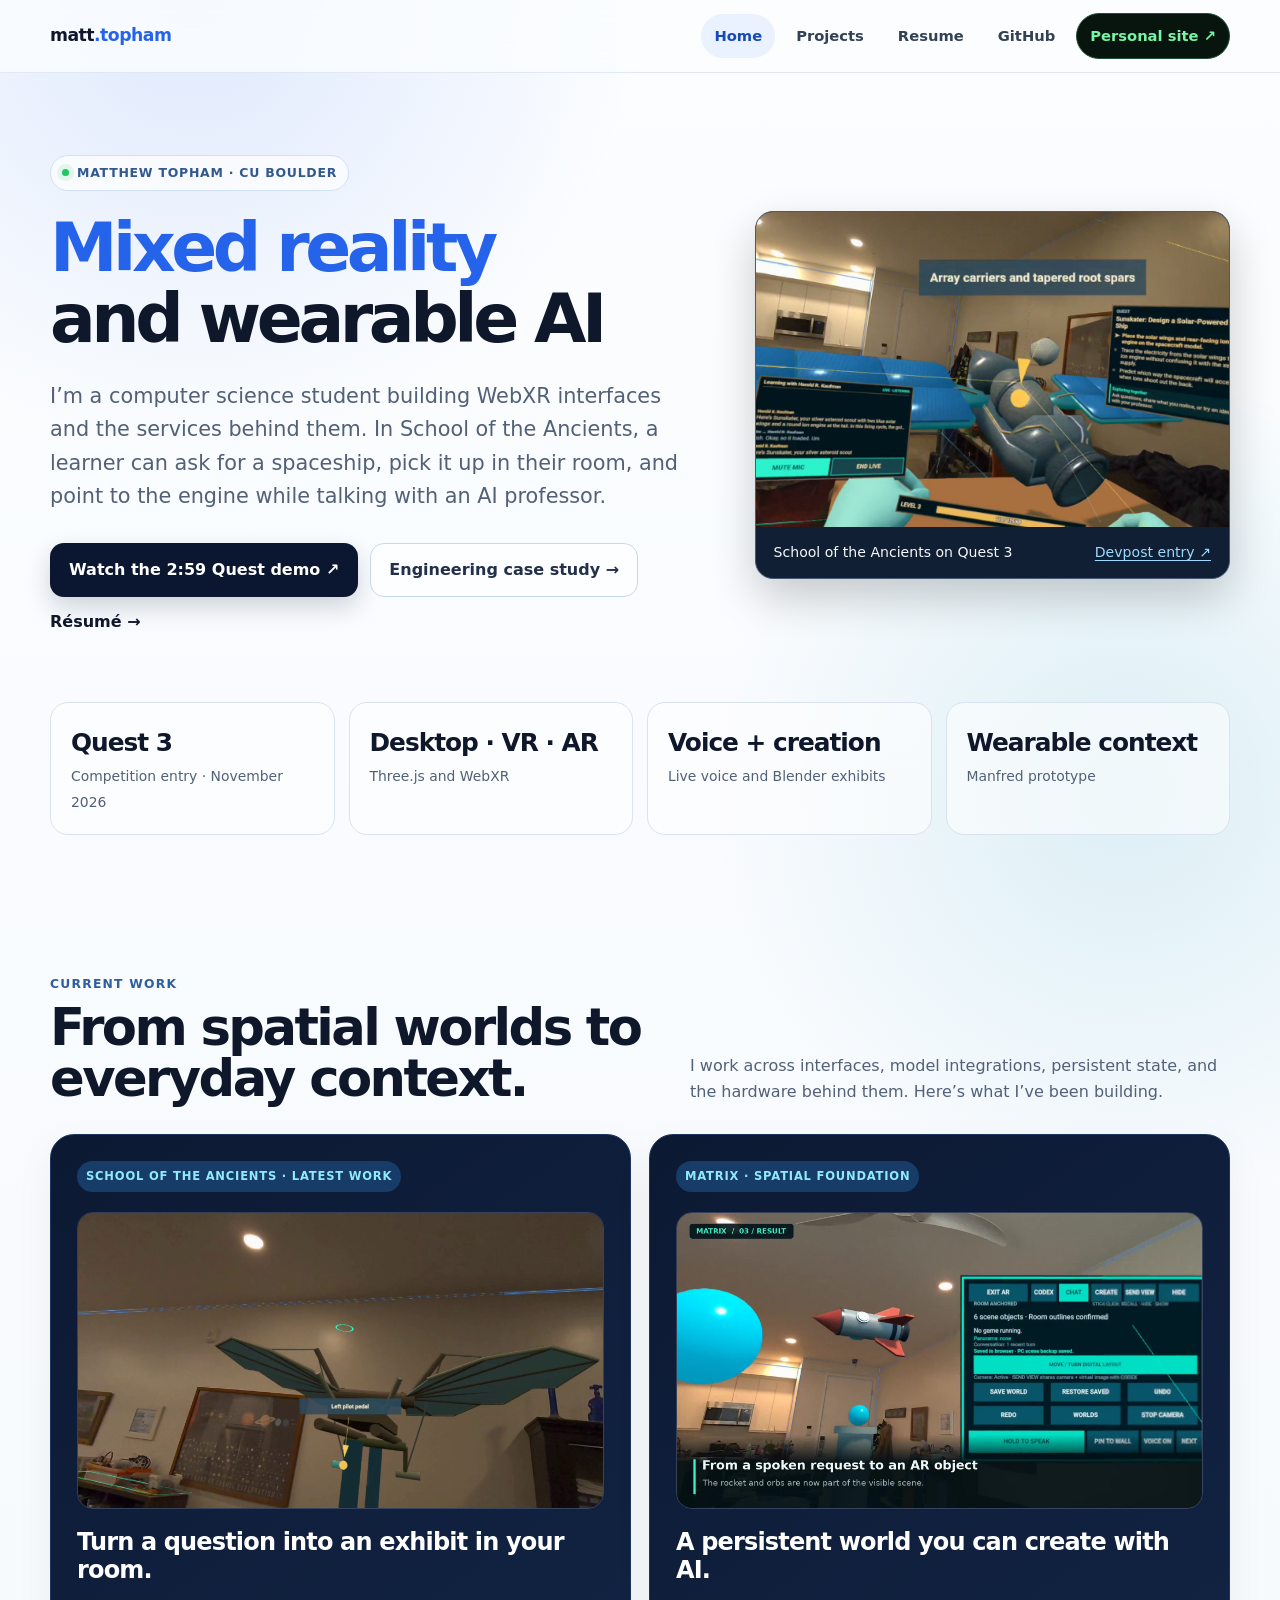
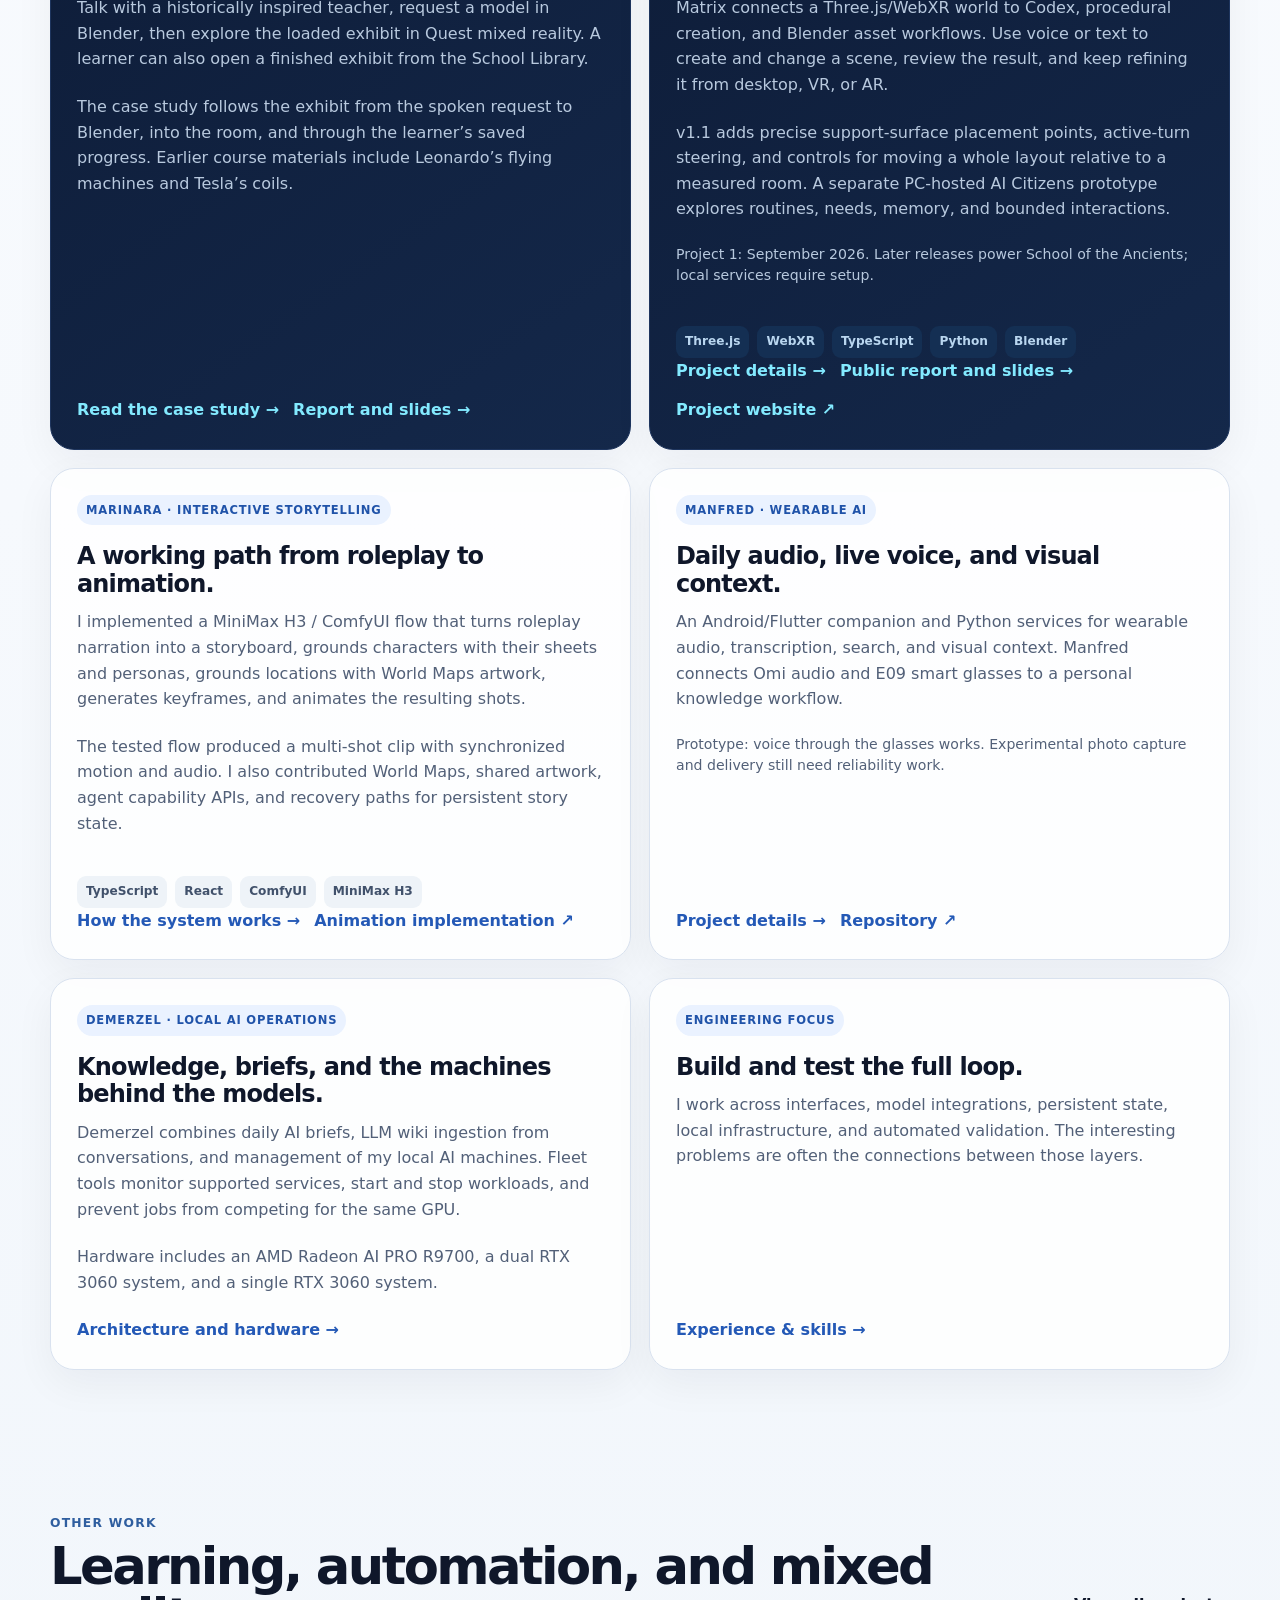
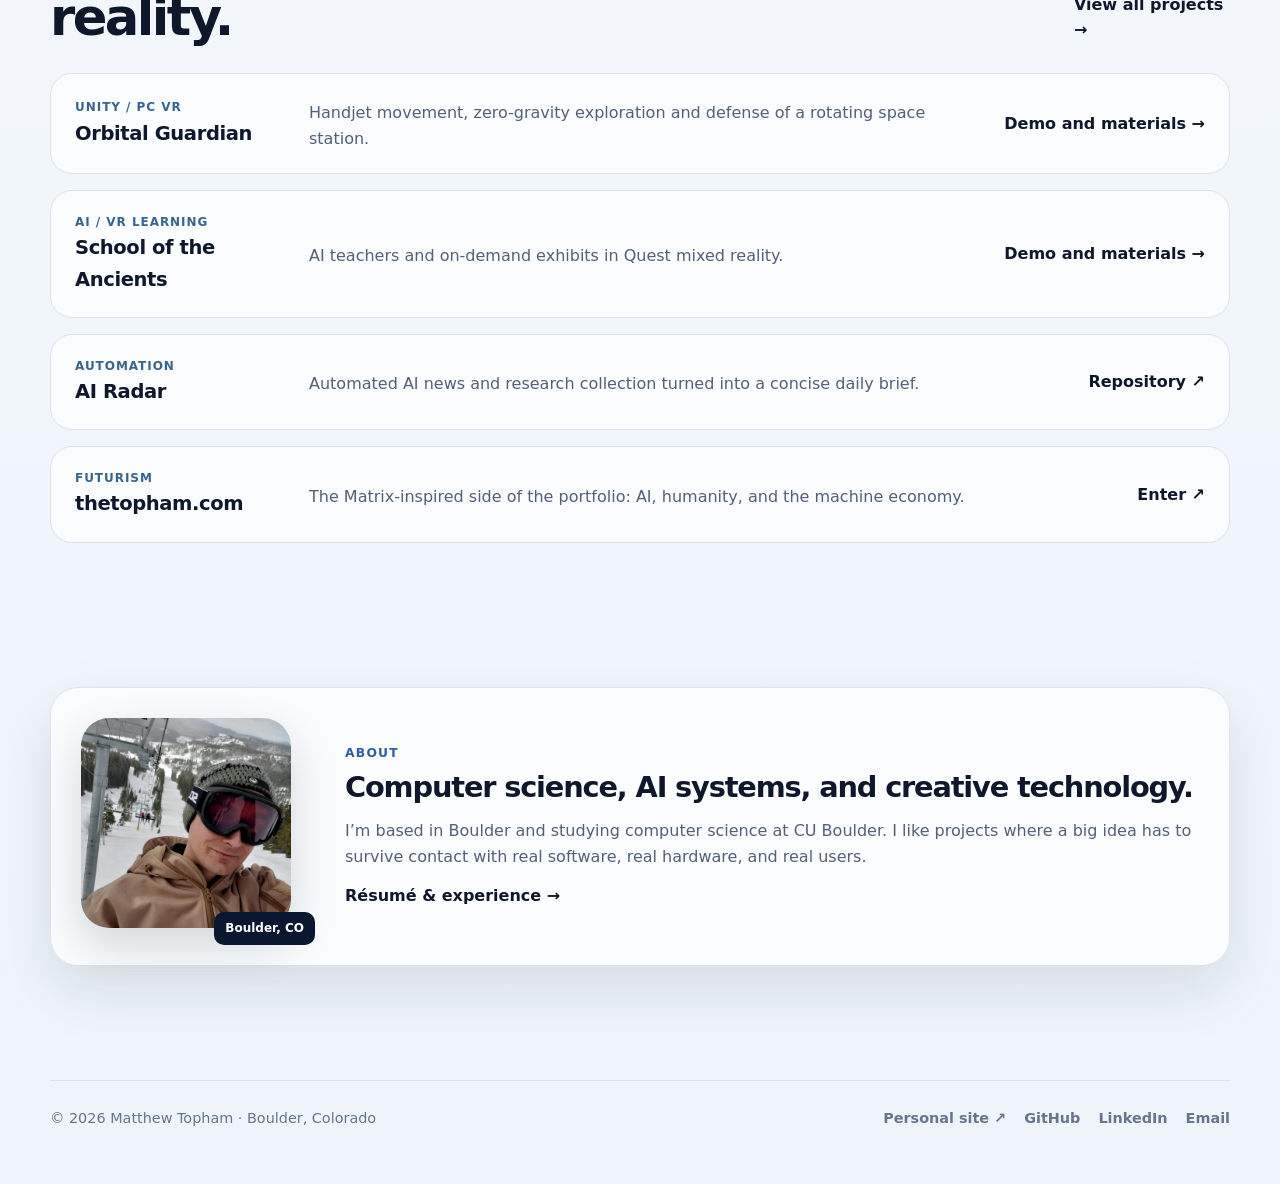
==== commit 8b15af9a: "Refresh the engineering portfolio and one-page resume" ====
--- a/index.html
+++ b/index.html
@@ -3,12 +3,13 @@
 <head>
   <meta charset="utf-8">
   <meta name="viewport" content="width=device-width,initial-scale=1">
-  <title>Matthew Topham · AI tools for spatial creation and wearable context</title>
+  <title>Matthew Topham · Mixed reality and AI systems</title>
   <meta name="description" content="CU Boulder CS student building School of the Ancients, Matrix spatial creation, wearable AI and interactive storytelling tools.">
   <link rel="canonical" href="https://thetopham.github.io/">
-  <meta property="og:title" content="Matthew Topham · AI tools for spatial creation and wearable context">
+  <meta property="og:title" content="Matthew Topham · Mixed reality and AI systems">
   <meta property="og:description" content="CU Boulder CS student building School of the Ancients, Matrix spatial creation, wearable AI and interactive storytelling tools.">
   <meta property="og:type" content="website">
+  <meta property="og:image" content="https://thetopham.github.io/resources/projects/quest-ion-ship.jpg">
   <meta property="og:url" content="https://thetopham.github.io/">
   <link rel="stylesheet" href="/resources/css/style.css">
   <link rel="stylesheet" href="/resources/css/refresh.css">
@@ -18,11 +19,23 @@
 <header class="site-header"><div class="site-shell site-nav"><a class="brand" href="/">matt<span>.topham</span></a><nav class="nav-links" aria-label="Primary"><a aria-current="page" href="/">Home</a><a href="/views/projects.html">Projects</a><a href="/views/resume.html">Resume</a><a href="https://github.com/thetopham">GitHub</a><a class="matrix-link" href="https://thetopham.com/">Personal site ↗</a></nav></div></header>
 <main id="main">
 <section class="hero"><div class="site-shell hero-grid">
-<div><span class="eyebrow">Spatial creation · wearable AI</span><h1>AI tools for worlds <em>you can step into.</em></h1><p class="hero-copy">I’m Matt, a computer science student at CU Boulder. My latest project is School of the Ancients: ask a question, create an exhibit, and explore it with an AI teacher in Quest mixed reality. Matrix Loading Operator supplies the spatial world underneath it.</p><div class="cta-row"><a class="btn btn-primary" href="https://www.youtube.com/watch?v=zFG1tiifpe4">Watch the School demo ↗</a><a class="btn btn-secondary" href="/views/school-of-the-ancients.html">Explore the project →</a></div></div>
-<aside class="pipeline-card" aria-label="Matrix voice-to-creation workflow"><div class="pipeline-label">School of the Ancients · Quest 3</div><h2>Describe it. Build it. Step inside.</h2><div class="pipe"><div class="pipe-step"><span class="pipe-num">01</span><div><strong>Ask a teacher</strong><small>Start with a question and request an exhibit.</small></div></div><div class="pipe-step"><span class="pipe-num">02</span><div><strong>Create and refine</strong><small>Codex, procedural tools, and Blender asset workflows build the scene.</small></div></div><div class="pipe-step"><span class="pipe-num">03</span><div><strong>Explore the answer</strong><small>Discuss and inspect the exhibit in mixed reality.</small></div></div><div class="pipe-step"><span class="pipe-num">04</span><div><strong>Save and return</strong><small>Keep the world and continue where you left off.</small></div></div></div><p class="pipeline-note">A learning conversation connected to on-demand creation. <a href="/views/school-of-the-ancients.html#downloads">Report and presentation →</a></p></aside>
+<div>
+  <span class="eyebrow">Matthew Topham · CU Boulder</span>
+  <h1 class="portfolio-title"><em>Mixed reality</em> and wearable AI</h1>
+  <p class="hero-copy">I’m a computer science student building WebXR interfaces and the services behind them. In School of the Ancients, a learner can ask for a spaceship, pick it up in their room, and point to the engine while talking with an AI professor.</p>
+  <div class="cta-row">
+    <a class="btn btn-primary" href="https://www.youtube.com/watch?v=K5-2K7kUySo">Watch the 2:59 Quest demo ↗</a>
+    <a class="btn btn-secondary" href="/views/school-of-the-ancients.html">Engineering case study →</a>
+    <a class="text-link" href="/views/resume.html">Résumé →</a>
+  </div>
+</div>
+<figure class="quest-feature">
+  <a href="https://devpost.com/software/school-of-the-ancients-t275sh" aria-label="View the School of the Ancients contest entry"><img src="/resources/projects/quest-ion-ship.jpg" width="1200" height="800" fetchpriority="high" alt="A learner selects a solar wing on the ion-powered spaceship in Quest passthrough."></a>
+  <figcaption><span>School of the Ancients on Quest 3</span><a href="https://devpost.com/software/school-of-the-ancients-t275sh">Devpost entry ↗</a></figcaption>
+</figure>
 </div></section>
-<section class="metrics" aria-label="Project highlights"><div class="site-shell metric-grid"><div class="metric"><b>Quest 3</b><span>Embodied learning · October 2026</span></div><div class="metric"><b>Desktop · VR · AR</b><span>one Three.js/WebXR world</span></div><div class="metric"><b>Voice + creation</b><span>Operator, Codex, and Blender</span></div><div class="metric"><b>Wearable context</b><span>Manfred prototype</span></div></div></section>
-<section class="section"><div class="site-shell"><div class="section-head"><div><div class="section-kicker">Current work</div><h2>From spatial worlds to everyday context.</h2></div><p>I work across interfaces, model integrations, persistent state, and the hardware behind them. Here’s what I’ve been building.</p></div><div class="system-grid"><article class="system-card featured"><span class="card-tag">School of the Ancients · Latest work</span><a class="feature-preview" href="/views/school-of-the-ancients.html" aria-label="Explore School of the Ancients"><img src="/resources/projects/leonardo.png" alt="Leonardo and interactive exhibits in Quest mixed reality" loading="lazy" width="1280" height="720"></a><h3>Turn a question into an exhibit in your room.</h3><p>Talk with a historically inspired teacher, request a model in Blender, then explore the loaded exhibit in Quest mixed reality. The demo follows Leonardo’s flying machines, Dyson swarms, Faraday induction and Tesla’s coils.</p><p>Years of web, Horizon Worlds and learning-system prototypes come together in an embodied conversation, with original and GPT live voice + Decisions API examples.</p><div class="card-links"><a href="/views/school-of-the-ancients.html">Watch and explore →</a><a href="/views/school-of-the-ancients.html#downloads">Report and slides →</a></div></article>
+<section class="metrics" aria-label="Project highlights"><div class="site-shell metric-grid"><div class="metric"><b>Quest 3</b><span>Competition entry · November 2026</span></div><div class="metric"><b>Desktop · VR · AR</b><span>Three.js and WebXR</span></div><div class="metric"><b>Voice + creation</b><span>Live voice and Blender exhibits</span></div><div class="metric"><b>Wearable context</b><span>Manfred prototype</span></div></div></section>
+<section class="section"><div class="site-shell"><div class="section-head"><div><div class="section-kicker">Current work</div><h2>From spatial worlds to everyday context.</h2></div><p>I work across interfaces, model integrations, persistent state, and the hardware behind them. Here’s what I’ve been building.</p></div><div class="system-grid"><article class="system-card featured"><span class="card-tag">School of the Ancients · Latest work</span><a class="feature-preview" href="/views/school-of-the-ancients.html" aria-label="Explore School of the Ancients"><img src="/resources/projects/leonardo.png" alt="Leonardo and interactive exhibits in Quest mixed reality" loading="lazy" width="1280" height="720"></a><h3>Turn a question into an exhibit in your room.</h3><p>Talk with a historically inspired teacher, request a model in Blender, then explore the loaded exhibit in Quest mixed reality. A learner can also open a finished exhibit from the School Library.</p><p>The case study follows the exhibit from the spoken request to Blender, into the room, and through the learner’s saved progress. Earlier course materials include Leonardo’s flying machines and Tesla’s coils.</p><div class="card-links"><a href="/views/school-of-the-ancients.html">Read the case study →</a><a href="/views/school-of-the-ancients.html#downloads">Report and slides →</a></div></article>
 <article class="system-card featured"><span class="card-tag">Matrix · Spatial foundation</span><a class="feature-preview" href="/views/matrix-loading-operator.html" aria-label="Explore Matrix Loading Operator"><img src="/resources/projects/matrix.png" alt="Matrix objects and creation controls in a physical room" loading="lazy" width="1280" height="720"></a><h3>A persistent world you can create with AI.</h3><p>Matrix connects a Three.js/WebXR world to Codex, procedural creation, and Blender asset workflows. Use voice or text to create and change a scene, review the result, and keep refining it from desktop, VR, or AR.</p><p>v1.1 adds precise support-surface placement points, active-turn steering, and controls for moving a whole layout relative to a measured room. A separate PC-hosted AI Citizens prototype explores routines, needs, memory, and bounded interactions.</p><p class="status-note">Project 1: September 2026. Later releases power School of the Ancients; local services require setup.</p><div class="stack-strip"><span class="chip">Three.js</span><span class="chip">WebXR</span><span class="chip">TypeScript</span><span class="chip">Python</span><span class="chip">Blender</span></div><div class="card-links"><a href="/views/projects.html#matrix">Project details →</a><a href="/views/matrix-loading-operator.html#downloads">Public report and slides →</a><a href="https://schooloftheancients.com/">Project website ↗</a></div></article>
 
 <article class="system-card"><span class="card-tag">Marinara · Interactive storytelling</span><h3>A working path from roleplay to animation.</h3><p>I implemented a MiniMax H3 / ComfyUI flow that turns roleplay narration into a storyboard, grounds characters with their sheets and personas, grounds locations with World Maps artwork, generates keyframes, and animates the resulting shots.</p><p>The tested flow produced a multi-shot clip with synchronized motion and audio. I also contributed World Maps, shared artwork, agent capability APIs, and recovery paths for persistent story state.</p><div class="stack-strip"><span class="chip">TypeScript</span><span class="chip">React</span><span class="chip">ComfyUI</span><span class="chip">MiniMax H3</span></div><div class="card-links"><a href="/views/projects.html#marinara">How the system works →</a><a href="https://github.com/Pasta-Devs/Marinara-Engine/pull/4840">Animation implementation ↗</a></div></article>
--- a/resources/css/refresh.css
+++ b/resources/css/refresh.css
@@ -63,3 +63,10 @@
   .footer-links{flex-wrap:wrap;gap:10px 18px}
 }
 @media(prefers-reduced-motion:reduce){.feature-preview img,.download-link{transition:none}.feature-preview:hover img{transform:none}}
+
+.quest-feature{margin:0;align-self:center;overflow:hidden;border-radius:18px;border:1px solid #465b78;background:#101f33;box-shadow:0 18px 45px rgba(0,0,0,.2)}
+.quest-feature>a,.quest-feature img{display:block;width:100%}
+.quest-feature img{height:auto;aspect-ratio:3/2;object-fit:cover}
+.quest-feature figcaption{display:flex;flex-wrap:wrap;justify-content:space-between;align-items:center;gap:8px 16px;padding:14px 18px;color:#f6f8fc;font-size:.88rem}
+.quest-feature figcaption a{color:#9bdaff;text-underline-offset:3px}
+.hero .portfolio-title{font-size:clamp(2.65rem,5.3vw,4.9rem);line-height:1.04;text-wrap:balance}
